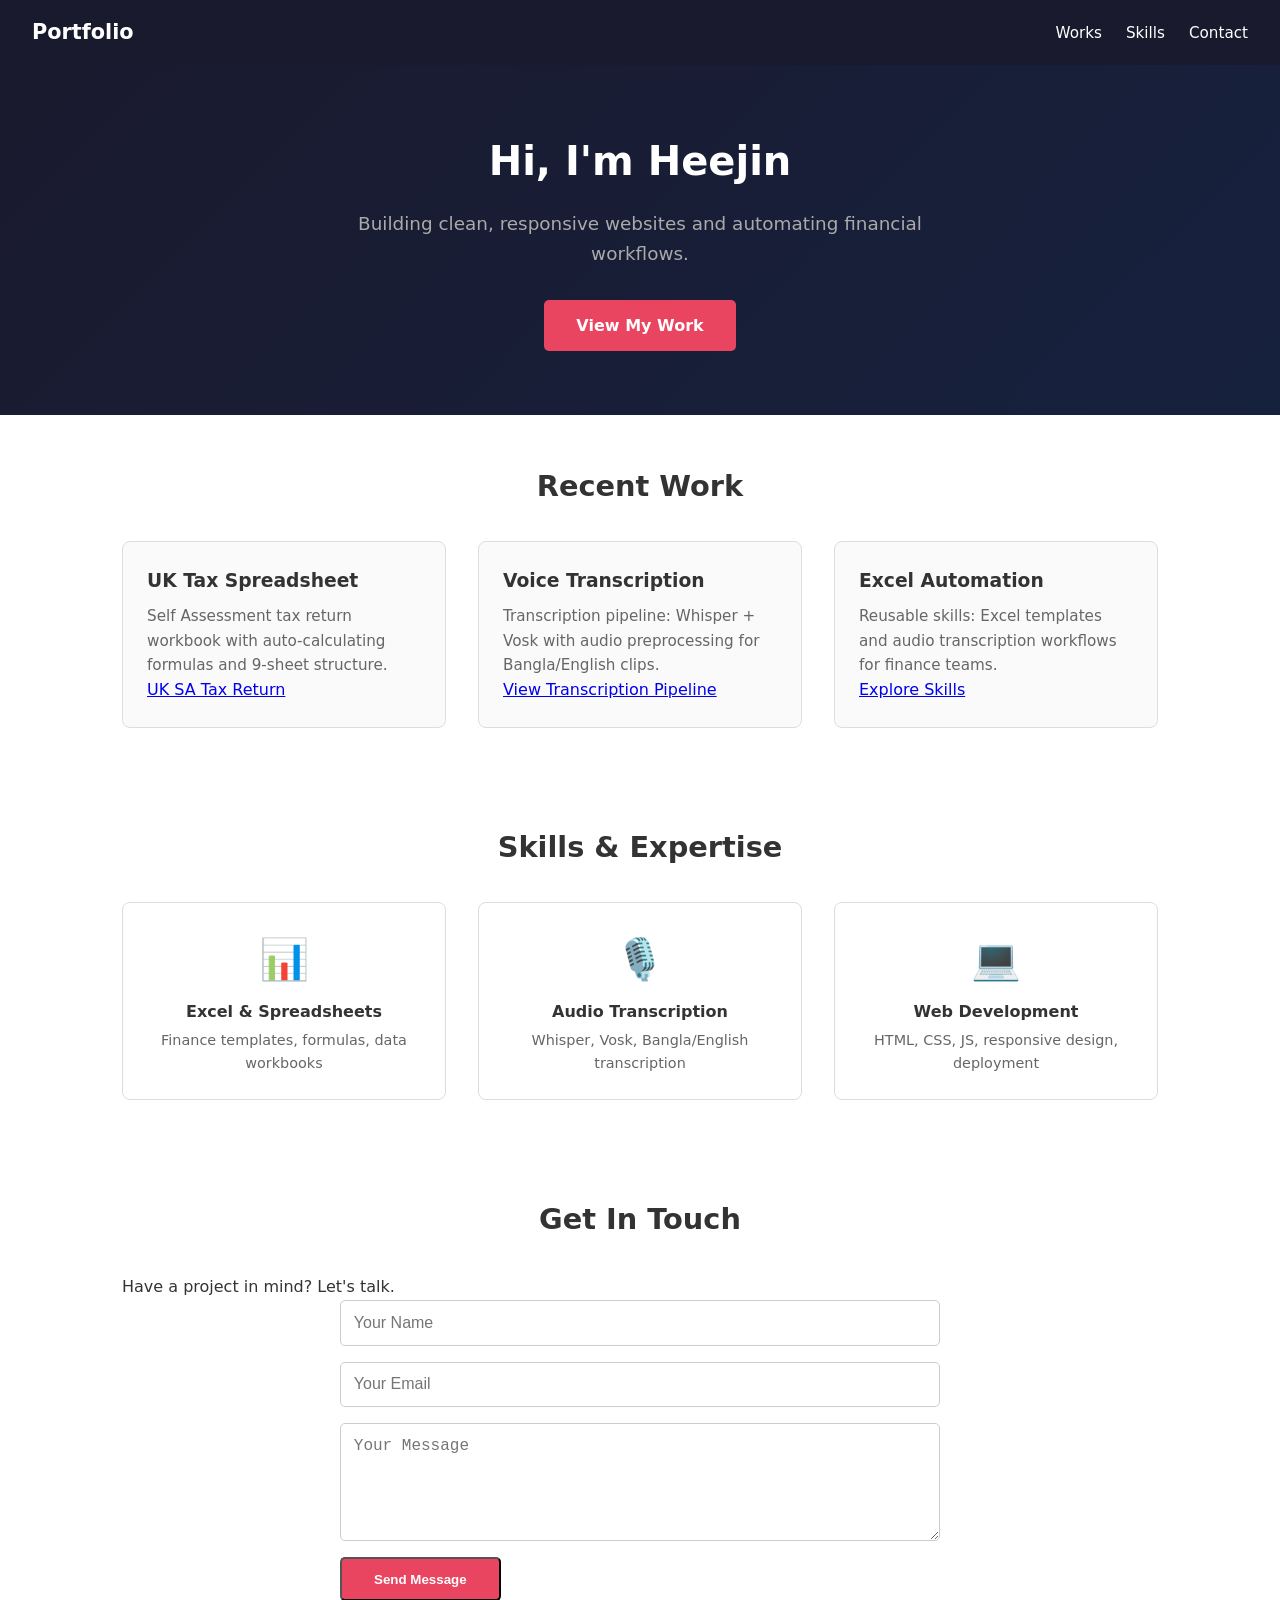
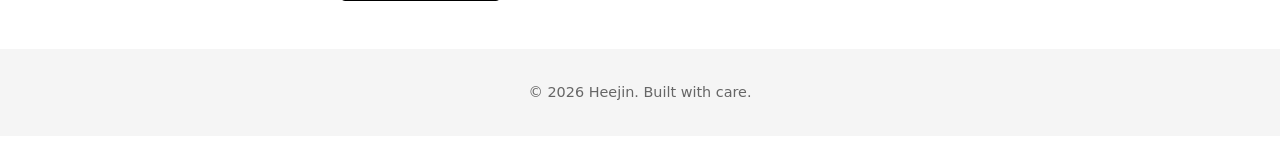
==== index.html @ a8394d05 "Initial commit: portfolio website" ====
<!DOCTYPE html>
<html lang="en">
<head>
  <meta charset="UTF-8">
  <meta name="viewport" content="width=device-width, initial-scale=1.0">
  <title>Portfolio — Heejin's Work</title>
  <link rel="stylesheet" href="style.css">
</head>
<body>
  <header>
    <nav>
      <div class="logo">Portfolio</div>
      <ul class="nav-links">
        <li><a href="#works">Works</a></li>
        <li><a href="#skills">Skills</a></li>
        <li><a href="#contact">Contact</a></li>
      </ul>
    </nav>
  </header>

  <main>
    <section class="hero">
      <h1>Hi, I'm Heejin</h1>
      <p>Building clean, responsive websites and automating financial workflows.</p>
      <a href="#works" class="btn">View My Work</a>
    </section>

    <section id="works" class="works">
      <h2>Recent Work</h2>
      <div class="works-grid">
        <div class="work-card">
          <h3>UK Tax Spreadsheet</h3>
          <p>Self Assessment tax return workbook with auto-calculating formulas and 9-sheet structure.</p>
          <a href="#">UK SA Tax Return</a>
        </div>
        <div class="work-card">
          <h3>Voice Transcription</h3>
          <p>Transcription pipeline: Whisper + Vosk with audio preprocessing for Bangla/English clips.</p>
          <a href="#">View Transcription Pipeline</a>
        </div>
        <div class="work-card">
          <h3>Excel Automation</h3>
          <p>Reusable skills: Excel templates and audio transcription workflows for finance teams.</p>
          <a href="#">Explore Skills</a>
        </div>
      </div>
    </section>

    <section id="skills" class="skills">
      <h2>Skills & Expertise</h2>
      <div class="skills-grid">
        <div class="skill-item">
          <div class="skill-logo">📊</div>
          <h4>Excel & Spreadsheets</h4>
          <p>Finance templates, formulas, data workbooks</p>
        </div>
        <div class="skill-item">
          <div class="skill-logo">🎙️</div>
          <h4>Audio Transcription</h4>
          <p>Whisper, Vosk, Bangla/English transcription</p>
        </div>
        <div class="skill-item">
          <div class="skill-logo">💻</div>
          <h4>Web Development</h4>
          <p>HTML, CSS, JS, responsive design, deployment</p>
        </div>
      </div>
    </section>

    <section id="contact" class="contact">
      <h2>Get In Touch</h2>
      <p>Have a project in mind? Let's talk.</p>
      <form class="contact-form">
        <input type="text" placeholder="Your Name" required>
        <input type="email" placeholder="Your Email" required>
        <textarea placeholder="Your Message" rows="5" required></textarea>
        <button type="submit" class="btn">Send Message</button>
      </form>
    </section>
  </main>

  <footer>
    <p>&copy; 2026 Heejin. Built with care.</p>
  </footer>
</body>
</html>
---- style.css ----
/* Basic reset */
* { margin: 0; padding: 0; box-sizing: border-box; }

body {
  font-family: system-ui, -apple-system, sans-serif;
  line-height: 1.6;
  color: #333;
  background: #fff;
}

/* Header / nav */
header {
  background: #1a1a2e;
  color: #fff;
  padding: 1rem 2rem;
  position: sticky;
  top: 0;
  z-index: 100;
}

nav {
  display: flex;
  justify-content: space-between;
  align-items: center;
}

.logo {
  font-size: 1.3rem;
  font-weight: bold;
  color: #fff;
}

.nav-links {
  display: flex;
  list-style: none;
  gap: 1.5rem;
}

.nav-links a {
  color: #fff;
  text-decoration: none;
  font-size: 0.95rem;
}

.nav-links a:hover { text-decoration: underline; }

/* Hero */
.hero {
  text-align: center;
  padding: 4rem 2rem;
  background: linear-gradient(135deg, #1a1a2e, #16213e);
  color: #fff;
}

.hero h1 { font-size: 2.5rem; margin-bottom: 1rem; }
.hero p { font-size: 1.15rem; color: #aaa; max-width: 600px; margin: 0 auto 2rem; }
.btn {
  display: inline-block;
  background: #e94560;
  color: #fff;
  padding: 0.8rem 2rem;
  border-radius: 5px;
  text-decoration: none;
  font-weight: bold;
  transition: background 0.2s;
}
.btn:hover { background: #c2314f; }

/* Works */
.works, .skills, .contact {
  padding: 3rem 2rem;
  max-width: 1100px;
  margin: 0 auto;
}

.works h2, .skills h2, .contact h2 {
  text-align: center;
  font-size: 1.8rem;
  margin-bottom: 2rem;
}

.works-grid {
  display: grid;
  grid-template-columns: repeat(auto-fit, minmax(280px, 1fr));
  gap: 2rem;
}

.work-card {
  border: 1px solid #ddd;
  border-radius: 8px;
  padding: 1.5rem;
  background: #fafafa;
}
.work-card h3 { margin-bottom: 0.5rem; }
.work-card p { color: #666; font-size: 0.95rem; }

/* Skills */
.skills-grid {
  display: grid;
  grid-template-columns: repeat(auto-fit, minmax(250px, 1fr));
  gap: 2rem;
}
.skill-item {
  text-align: center;
  padding: 1.5rem;
  border: 1px solid #ddd;
  border-radius: 8px;
}
.skill-logo { font-size: 2.5rem; margin-bottom: 0.5rem; }
.skill-item h4 { margin-bottom: 0.3rem; }
.skill-item p { color: #666; font-size: 0.9rem; }

/* Contact */
.contact-form {
  display: flex;
  flex-direction: column;
  gap: 1rem;
  max-width: 600px;
  margin: 0 auto;
}
.contact-form input,
.contact-form textarea {
  width: 100%;
  padding: 0.8rem;
  border: 1px solid #ccc;
  border-radius: 5px;
  font-size: 1rem;
}
.contact-form textarea { resize: vertical; }
.contact-form .btn { align-self: flex-start; }

/* Footer */
footer {
  text-align: center;
  padding: 2rem;
  background: #f5f5f5;
  color: #666;
  font-size: 0.9rem;
}

/* Mobile adjustments */
@media (max-width: 640px) {
  .nav-links { display: none; }
  .hero h1 { font-size: 2rem; }
}
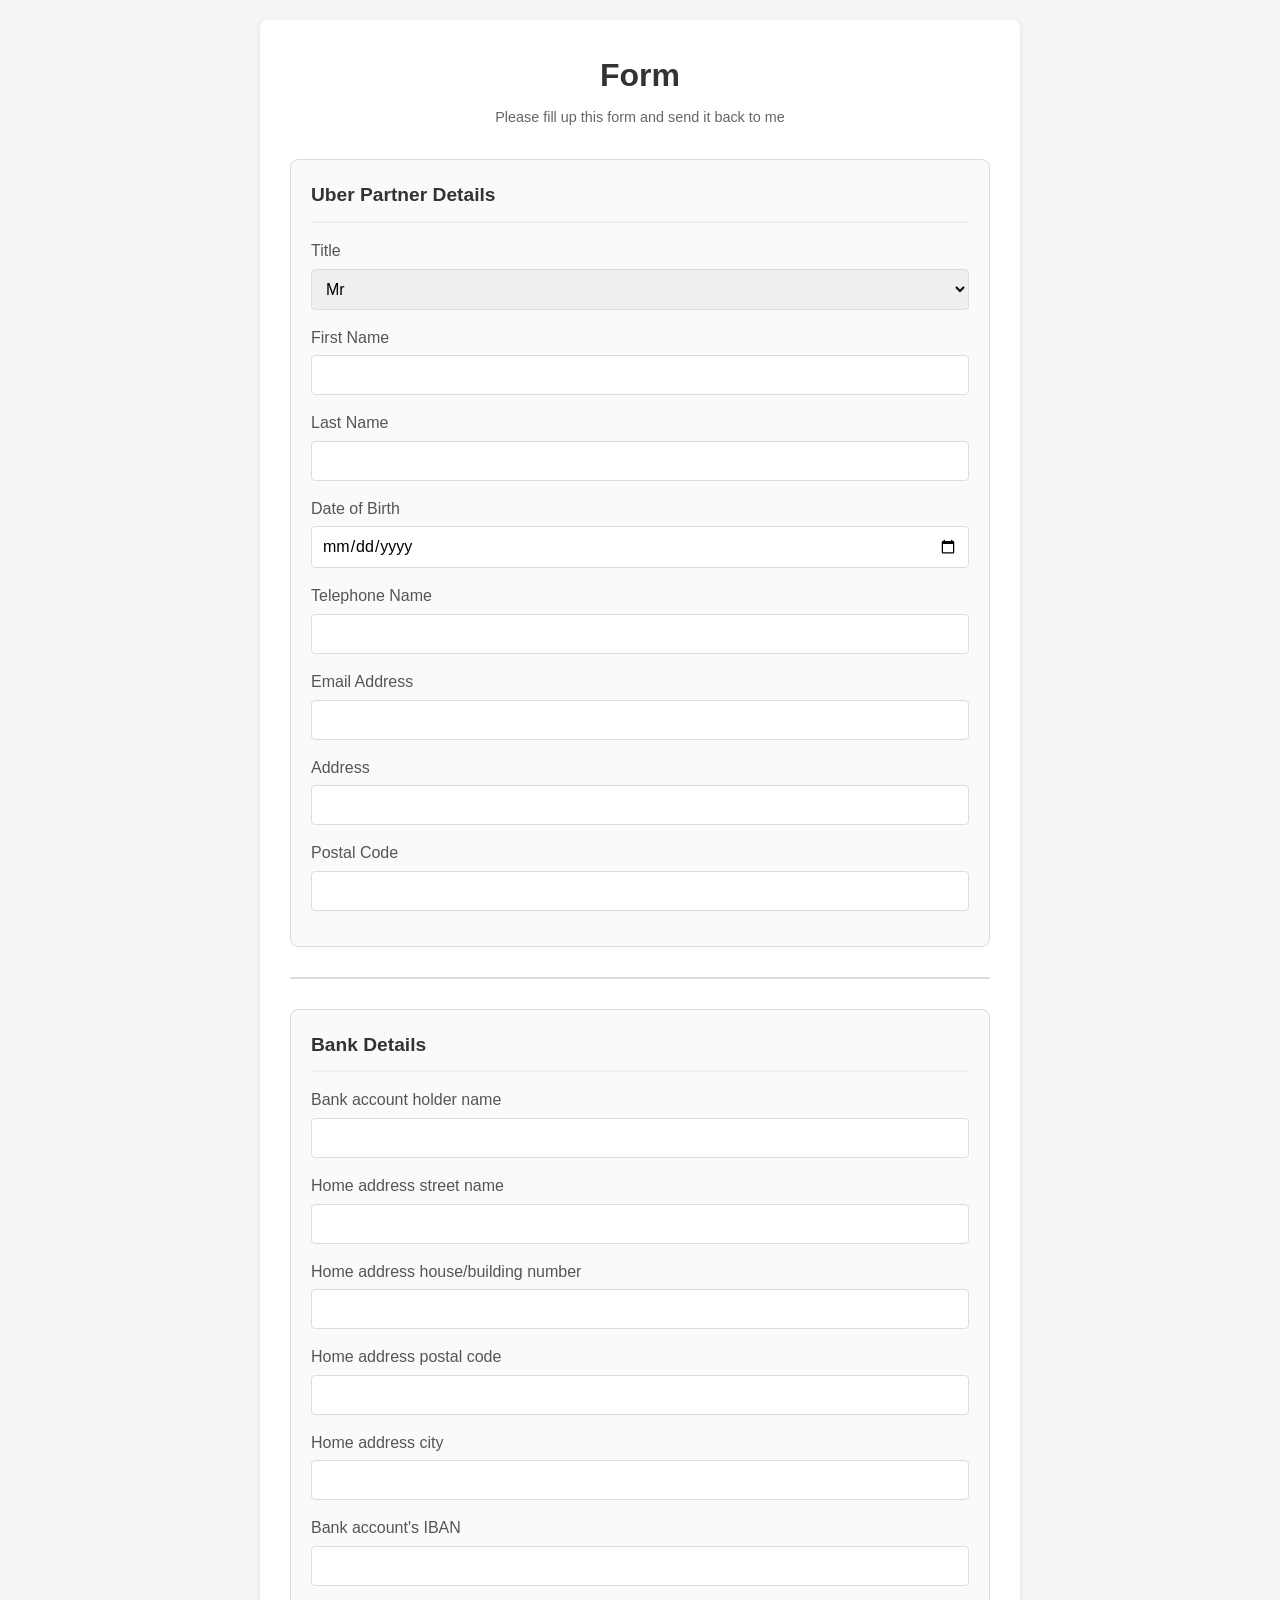
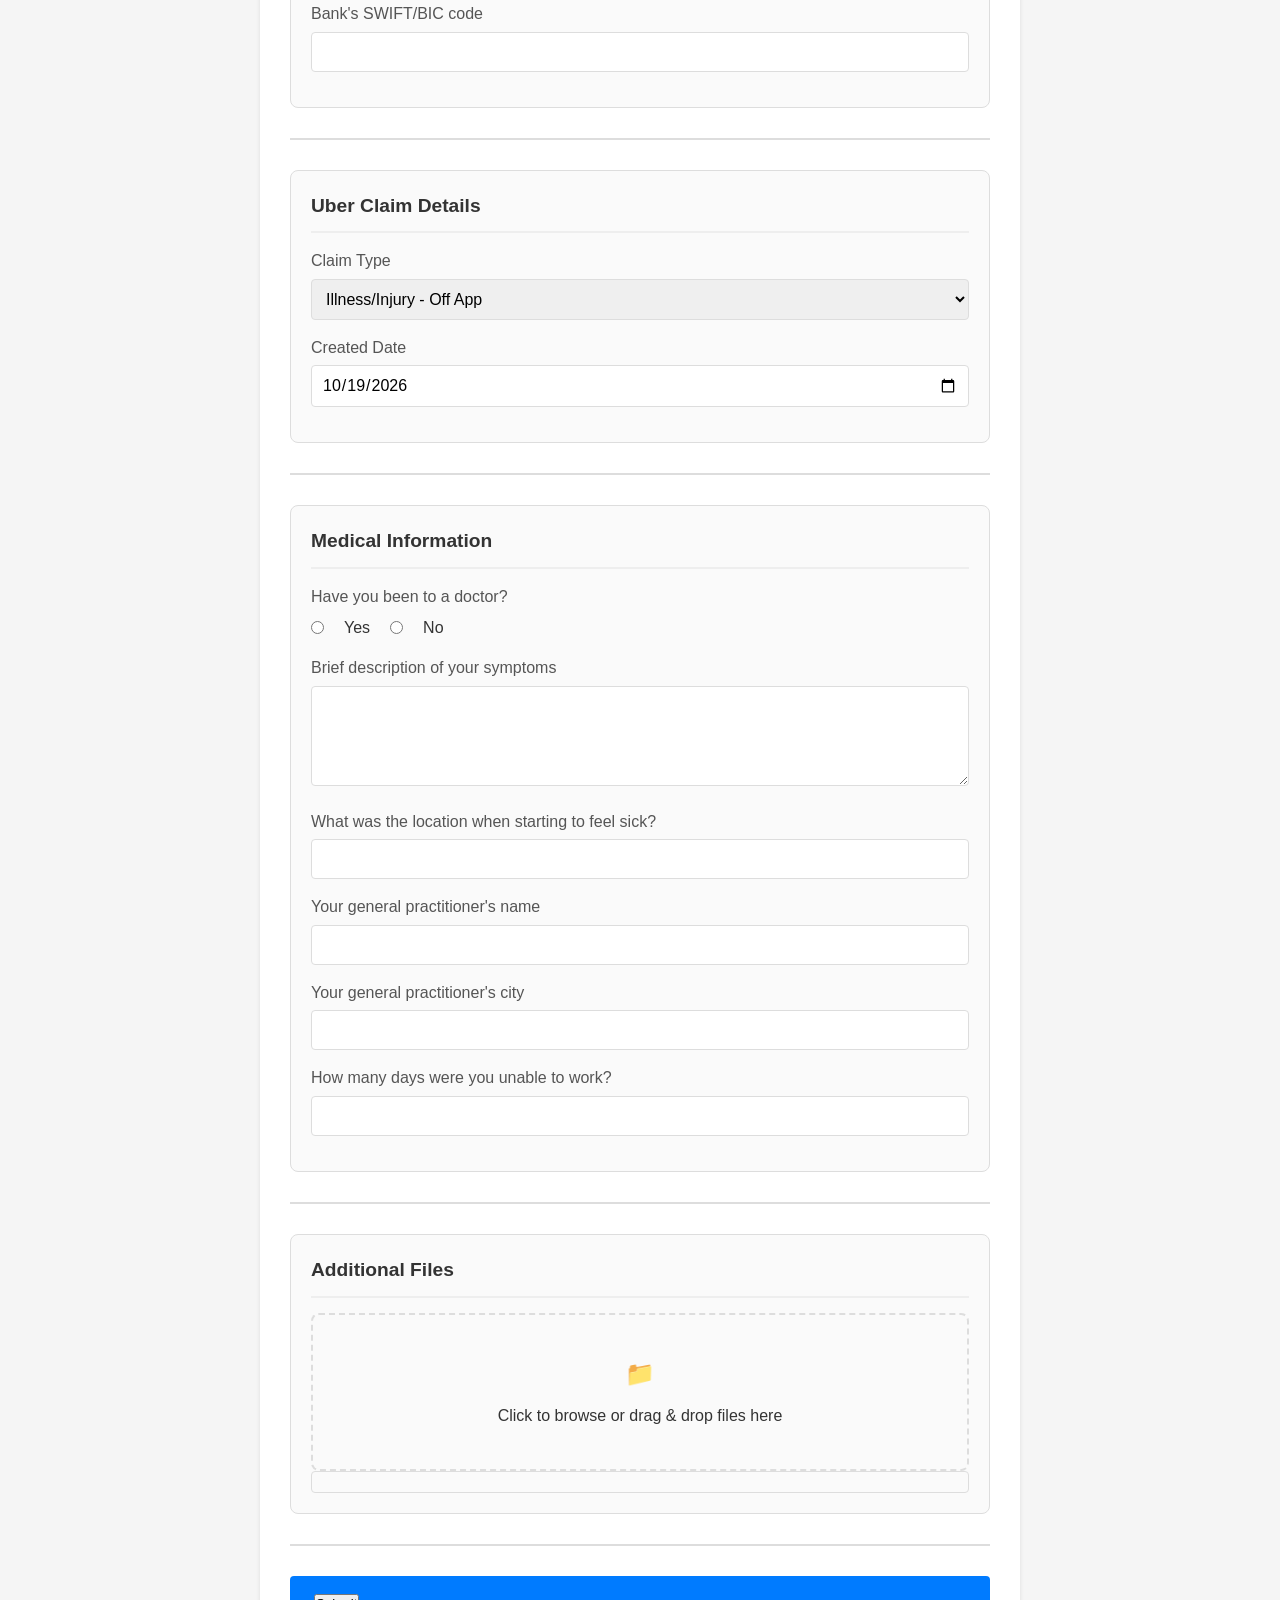
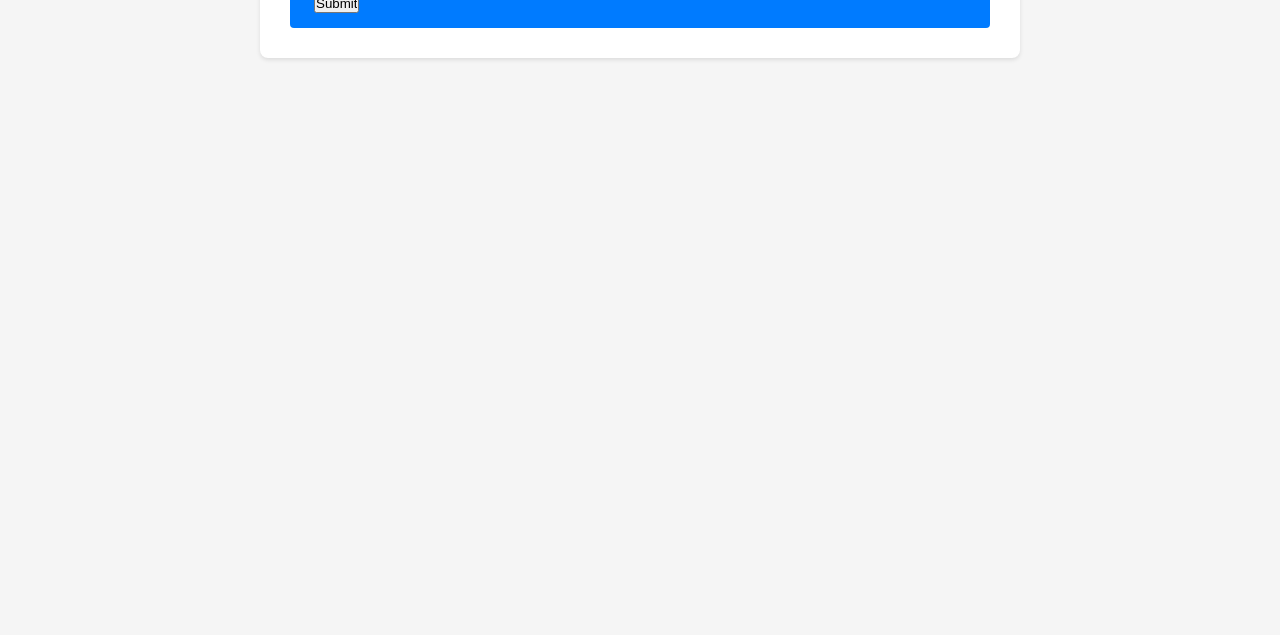
==== commit 383854b4: "Update form: Added 'Injury - Off App' claim type, removed Claim Number and Status fields" ====
--- a/index.html
+++ b/index.html
@@ -1,86 +1,367 @@
 <!DOCTYPE html>
 <html lang="en">
 <head>
-  <meta charset="UTF-8">
-  <meta name="viewport" content="width=device-width, initial-scale=1.0">
-  <title>Portfolio — Heejin's Work</title>
-  <link rel="stylesheet" href="style.css">
+    <meta charset="UTF-8">
+    <meta name="viewport" content="width=device-width, initial-scale=1.0">
+    <title>Form - Please Fill This Up</title>
+    <style>
+        * { box-sizing: border-box; margin: 0; padding: 0; }
+        body {
+            font-family: -apple-system, BlinkMacSystemFont, 'Segoe UI', Roboto, Oxygen, Ubuntu, sans-serif;
+            line-height: 1.6;
+            max-width: 800px;
+            margin: 0 auto;
+            padding: 20px;
+            background-color: #f5f5f5;
+            color: #333;
+        }
+        .container {
+            background-color: #ffffff;
+            padding: 30px;
+            border-radius: 8px;
+            box-shadow: 0 2px 4px rgba(0,0,0,0.1);
+        }
+        h1 { color: #333; text-align: center; margin-bottom: 5px; }
+        .subtitle { color: #666; text-align: center; margin-bottom: 30px; font-size: 0.9em; }
+        .section {
+            background-color: #fafafa;
+            border: 1px solid #ddd;
+            border-radius: 8px;
+            padding: 20px;
+            margin-bottom: 25px;
+        }
+        .section-title {
+            color: #333;
+            font-size: 1.2em;
+            margin-bottom: 15px;
+            padding-bottom: 10px;
+            border-bottom: 2px solid #eee;
+        }
+        .field { margin-bottom: 15px; }
+        .field label {
+            display: block;
+            margin-bottom: 5px;
+            color: #555;
+            font-weight: 500;
+        }
+        .field input, .field textarea, .field select {
+            width: 100%;
+            padding: 10px;
+            border: 1px solid #ddd;
+            border-radius: 4px;
+            font-size: 1rem;
+            font-family: inherit;
+        }
+        .field input:focus, .field textarea:focus, .field select:focus {
+            outline: none;
+            border-color: #007bff;
+            box-shadow: 0 0 0 2px rgba(0,123,255,0.25);
+        }
+        .field textarea { resize: vertical; min-height: 100px; }
+        .radio-group { display: flex; gap: 20px; flex-wrap: wrap; }
+        .radio-group label {
+            display: flex;
+            align-items: center;
+            gap: 8px;
+            font-weight: 500;
+            cursor: pointer;
+        }
+        .radio-group input[type="radio"] { width: auto; margin: 0; }
+        .submit-btn {
+            background-color: #007bff;
+            color: white;
+            padding: 12px 24px;
+            border: none;
+            border-radius: 4px;
+            font-size: 1.1em;
+            cursor: pointer;
+            width: 100%;
+            margin-top: 20px;
+        }
+        .submit-btn:hover { background-color: #0056b3; }
+        .section-divider { border: none; border-top: 2px solid #ddd; margin: 30px 0; }
+        .attachment-section {
+            border: 2px dashed #ddd;
+            border-radius: 8px;
+            padding: 20px;
+            text-align: center;
+            cursor: pointer;
+            background-color: #fafafa;
+            transition: background 0.2s;
+        }
+        .attachment-section:hover { background-color: #f0f0f0; }
+        .attachment-section input[type="file"] { opacity: 0; position: absolute; width: 100%; height: 100%; cursor: pointer; }
+        .files-container {
+            max-height: 200px;
+            overflow-y: auto;
+            border: 1px solid #ddd;
+            border-radius: 4px;
+            padding: 10px;
+        }
+        .files-container .file-item {
+            display: flex;
+            justify-content: space-between;
+            align-items: center;
+            padding: 8px 10px;
+            border-bottom: 1px solid #eee;
+        }
+        .files-container .file-item:last-child { border-bottom: none; }
+        @media (max-width: 600px) {
+            .summary-grid { grid-template-columns: 1fr; }
+        }
+        .success-page {
+            text-align: center;
+            padding: 50px 20px;
+        }
+        .success-page h1 { color: #007bff; margin-bottom: 20px; }
+        .success-page p { color: #666; margin-bottom: 15px; }
+        .success-page a { color: #007bff; }
+        .hidden { display: none; }
+    </style>
 </head>
 <body>
-  <header>
-    <nav>
-      <div class="logo">Portfolio</div>
-      <ul class="nav-links">
-        <li><a href="#works">Works</a></li>
-        <li><a href="#skills">Skills</a></li>
-        <li><a href="#contact">Contact</a></li>
-      </ul>
-    </nav>
-  </header>
-
-  <main>
-    <section class="hero">
-      <h1>Hi, I'm Heejin</h1>
-      <p>Building clean, responsive websites and automating financial workflows.</p>
-      <a href="#works" class="btn">View My Work</a>
-    </section>
-
-    <section id="works" class="works">
-      <h2>Recent Work</h2>
-      <div class="works-grid">
-        <div class="work-card">
-          <h3>UK Tax Spreadsheet</h3>
-          <p>Self Assessment tax return workbook with auto-calculating formulas and 9-sheet structure.</p>
-          <a href="#">UK SA Tax Return</a>
-        </div>
-        <div class="work-card">
-          <h3>Voice Transcription</h3>
-          <p>Transcription pipeline: Whisper + Vosk with audio preprocessing for Bangla/English clips.</p>
-          <a href="#">View Transcription Pipeline</a>
-        </div>
-        <div class="work-card">
-          <h3>Excel Automation</h3>
-          <p>Reusable skills: Excel templates and audio transcription workflows for finance teams.</p>
-          <a href="#">Explore Skills</a>
-        </div>
-      </div>
-    </section>
-
-    <section id="skills" class="skills">
-      <h2>Skills & Expertise</h2>
-      <div class="skills-grid">
-        <div class="skill-item">
-          <div class="skill-logo">📊</div>
-          <h4>Excel & Spreadsheets</h4>
-          <p>Finance templates, formulas, data workbooks</p>
-        </div>
-        <div class="skill-item">
-          <div class="skill-logo">🎙️</div>
-          <h4>Audio Transcription</h4>
-          <p>Whisper, Vosk, Bangla/English transcription</p>
-        </div>
-        <div class="skill-item">
-          <div class="skill-logo">💻</div>
-          <h4>Web Development</h4>
-          <p>HTML, CSS, JS, responsive design, deployment</p>
-        </div>
-      </div>
-    </section>
-
-    <section id="contact" class="contact">
-      <h2>Get In Touch</h2>
-      <p>Have a project in mind? Let's talk.</p>
-      <form class="contact-form">
-        <input type="text" placeholder="Your Name" required>
-        <input type="email" placeholder="Your Email" required>
-        <textarea placeholder="Your Message" rows="5" required></textarea>
-        <button type="submit" class="btn">Send Message</button>
-      </form>
-    </section>
-  </main>
-
-  <footer>
-    <p>&copy; 2026 Heejin. Built with care.</p>
-  </footer>
+    <div class="container">
+        <h1>Form</h1>
+        <p class="subtitle">Please fill up this form and send it back to me</p>
+
+        <form id="claimForm" method="POST" action="/submit" enctype="multipart/form-data">
+        <div class="section">
+            <h2 class="section-title">Uber Partner Details</h2>
+            <div class="field">
+                <label>Title</label>
+                <select name="title">
+                    <option value="Mr">Mr</option><option value="Mrs">Mrs</option><option value="Ms">Ms</option><option value="Dr">Dr</option><option value="Other">Other</option>
+                </select>
+            </div>
+            <div class="field">
+                <label>First Name</label>
+                <input type="text" name="first_name" required placeholder="">
+            </div>
+            <div class="field">
+                <label>Last Name</label>
+                <input type="text" name="last_name" required placeholder="">
+            </div>
+            <div class="field">
+                <label>Date of Birth</label>
+                <input type="date" name="dob" required>
+            </div>
+            <div class="field">
+                <label>Telephone Name</label>
+                <input type="text" name="telephone" required placeholder="">
+            </div>
+            <div class="field">
+                <label>Email Address</label>
+                <input type="email" name="email" required placeholder="">
+            </div>
+            <div class="field">
+                <label>Address</label>
+                <input type="text" name="address" required placeholder="">
+            </div>
+            <div class="field">
+                <label>Postal Code</label>
+                <input type="text" name="postal_code" required placeholder="">
+            </div>
+        </div>
+
+        <hr class="section-divider">
+
+        <div class="section">
+            <h2 class="section-title">Bank Details</h2>
+            <div class="field">
+                <label>Bank account holder name</label>
+                <input type="text" name="account_holder" required placeholder="">
+            </div>
+            <div class="field">
+                <label>Home address street name</label>
+                <input type="text" name="street" required placeholder="">
+            </div>
+            <div class="field">
+                <label>Home address house/building number</label>
+                <input type="text" name="house_number" required placeholder="">
+            </div>
+            <div class="field">
+                <label>Home address postal code</label>
+                <input type="text" name="postal_code" required placeholder="">
+            </div>
+            <div class="field">
+                <label>Home address city</label>
+                <input type="text" name="city" required placeholder="">
+            </div>
+            <div class="field">
+                <label>Bank account's IBAN</label>
+                <input type="text" name="iban" required placeholder="">
+            </div>
+            <div class="field">
+                <label>Bank's SWIFT/BIC code</label>
+                <input type="text" name="swift" required placeholder="">
+            </div>
+        </div>
+
+        <hr class="section-divider">
+
+        <div class="section">
+            <h2 class="section-title">Uber Claim Details</h2>
+            <div class="field">
+                <label>Claim Type</label>
+                <select name="claim_type">
+                    <option value="Illness/Injury - Off App">Illness/Injury - Off App</option>
+                    <option value="Injury - Off App">Injury - Off App</option>
+                    <option value="Other">Other</option>
+                </select>
+            </div>
+            <div class="field">
+                <label>Created Date</label>
+                <input type="date" name="created_date" value="2026-10-19">
+            </div>
+        </div>
+
+        <hr class="section-divider">
+
+        <div class="section">
+            <h2 class="section-title">Medical Information</h2>
+            <div class="field">
+                <label>Have you been to a doctor?</label>
+                <div class="radio-group">
+                    <input type="radio" name="doctor_visit" value="Yes" required> Yes
+                    <input type="radio" name="doctor_visit" value="No"> No
+                </div>
+            </div>
+            <div class="field">
+                <label>Brief description of your symptoms</label>
+                <textarea name="symptoms" required placeholder=""></textarea>
+            </div>
+            <div class="field">
+                <label>What was the location when starting to feel sick?</label>
+                <input type="text" name="sick_location" required placeholder="">
+            </div>
+            <div class="field">
+                <label>Your general practitioner's name</label>
+                <input type="text" name="gp_name" required placeholder="">
+            </div>
+            <div class="field">
+                <label>Your general practitioner's city</label>
+                <input type="text" name="gp_city" required placeholder="">
+            </div>
+            <div class="field">
+                <label>How many days were you unable to work?</label>
+                <input type="number" name="days_unable" required min="0" max="365" placeholder="">
+            </div>
+        </div>
+
+        <hr class="section-divider">
+
+        <div class="section">
+            <h2 class="section-title">Additional Files</h2>
+            <div class="attachment-section">
+                <input type="file" name="additional_files" accept=".pdf,.jpeg,.png,.doc,.docx,.mp4,.mov,.avi,image/*" multiple>
+                <div style="display: flex; flex-direction: column; align-items: center; gap: 10px; padding: 20px;">
+                    <span style="font-size: 1.5em;">📁</span>
+                    <p>Click to browse or drag & drop files here</p>
+                </div>
+            </div>
+            <div class="files-container" id="files-list"></div>
+        </div>
+
+        <hr class="section-divider">
+
+        <div class="submit-btn">
+            <input type="submit" value="Submit">
+        </div>
+        </form>
+    </div>
+
+    <div class="success-page hidden" id="successPage">
+        <h1>✅ Form Submitted!</h1>
+        <p>Thank you for your response.</p>
+        <p>We will review your submission and get back to you soon.</p>
+        <br>
+        <a href="/">Submit another form</a>
+    </div>
+
+    <script>
+        const fileInput = document.querySelector('input[type="file"][name="additional_files"]');
+        const filesList = document.getElementById('files-list');
+        const form = document.getElementById('claimForm');
+        const successPage = document.getElementById('successPage');
+
+        fileInput.addEventListener('change', function(e) {
+            const files = e.target.files;
+            if (files.length > 0) {
+                addFilesToList(files);
+            }
+        });
+
+        document.querySelector('.attachment-section').addEventListener('dragover', function(e) {
+            e.preventDefault();
+            this.style.borderColor = '#007bff';
+        });
+
+        document.querySelector('.attachment-section').addEventListener('dragleave', function(e) {
+            this.style.borderColor = '#ddd';
+        });
+
+        document.querySelector('.attachment-section').addEventListener('drop', function(e) {
+            e.preventDefault();
+            const files = e.dataTransfer.files;
+            if (files.length > 0) {
+                addFilesToList(files);
+            }
+            this.style.borderColor = '#ddd';
+        });
+
+        function addFilesToList(files) {
+            filesList.innerHTML = '';
+            for (let i = 0; i < files.length; i++) {
+                const file = files[i];
+                const fileItem = document.createElement('div');
+                fileItem.className = 'file-item';
+                fileItem.innerHTML = `
+                    <div style="flex:1; font-size:0.9em;">${file.name} (${formatFileSize(file.size)})</div>
+                    <button class="remove-file" onclick="removeFile(this)" style="background:#dc3545;color:white;border:none;padding:2px 8px;border-radius:3px;cursor:pointer;font-size:0.8em;">×</button>
+                `;
+                filesList.appendChild(fileItem);
+            }
+            fileInput.click();
+        }
+
+        function formatFileSize(bytes) {
+            if (bytes < 1024) return bytes + ' bytes';
+            if (bytes < 1024 * 1024) return (bytes / 1024).toFixed(1) + ' KB';
+            return (bytes / (1024 * 1024)).toFixed(1) + ' MB';
+        }
+
+        function removeFile(button) {
+            const item = button.closest('.file-item');
+            item.remove();
+        }
+
+        // Handle form submission - send to server
+        form.addEventListener('submit', function(e) {
+            e.preventDefault();
+            
+            // Collect all form data
+            const formData = new FormData(form);
+            
+            // Add all files
+            const additionalFiles = form.querySelectorAll('input[type="file"][name="additional_files"]');
+            if (additionalFiles.length > 0) {
+                for (let file of additionalFiles[0].files) {
+                    formData.append('additional_files[]', file);
+                }
+            }
+            
+            // Send to server
+            fetch('/submit', {
+                method: 'POST',
+                body: formData
+            }).then(function(response) {
+                // Show success page
+                successPage.classList.remove('hidden');
+                form.style.display = 'none';
+            }).catch(function(error) {
+                alert('Error submitting form: ' + error.message);
+            });
+        });
+    </script>
 </body>
 </html>
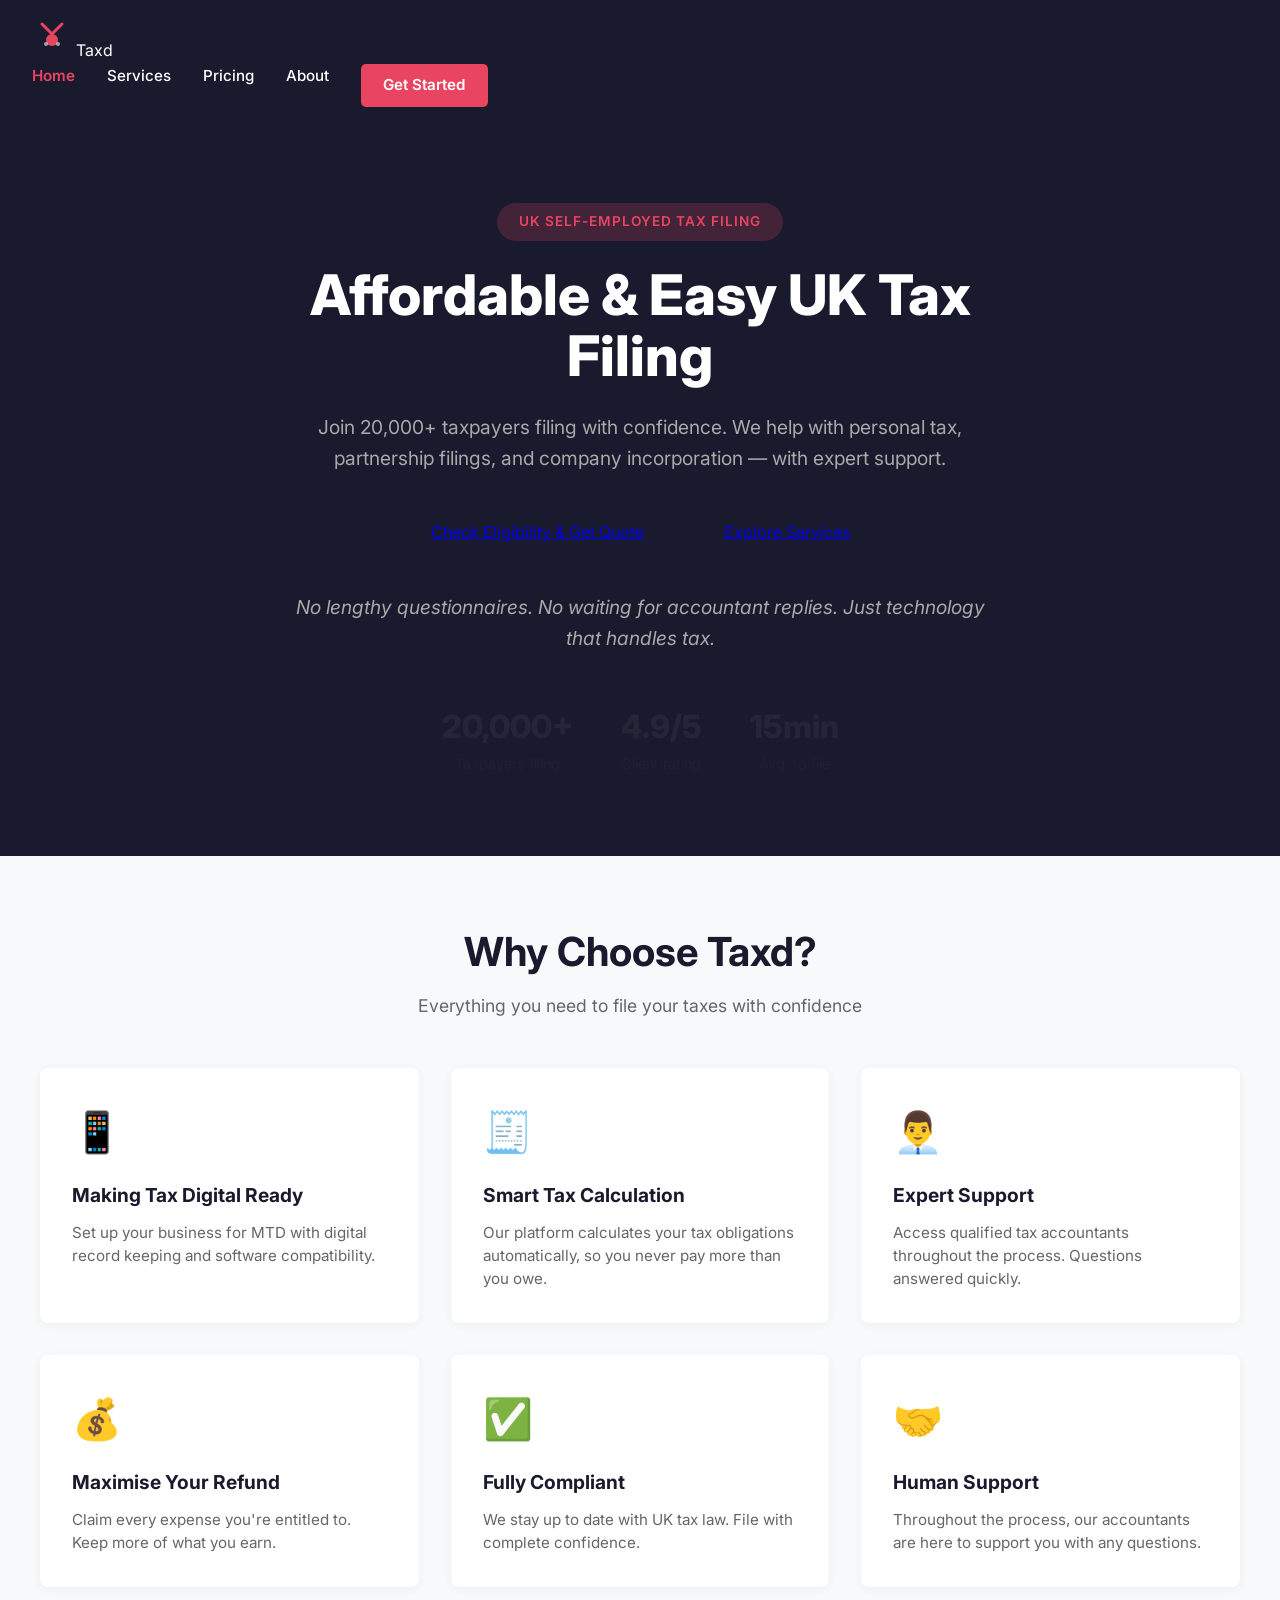
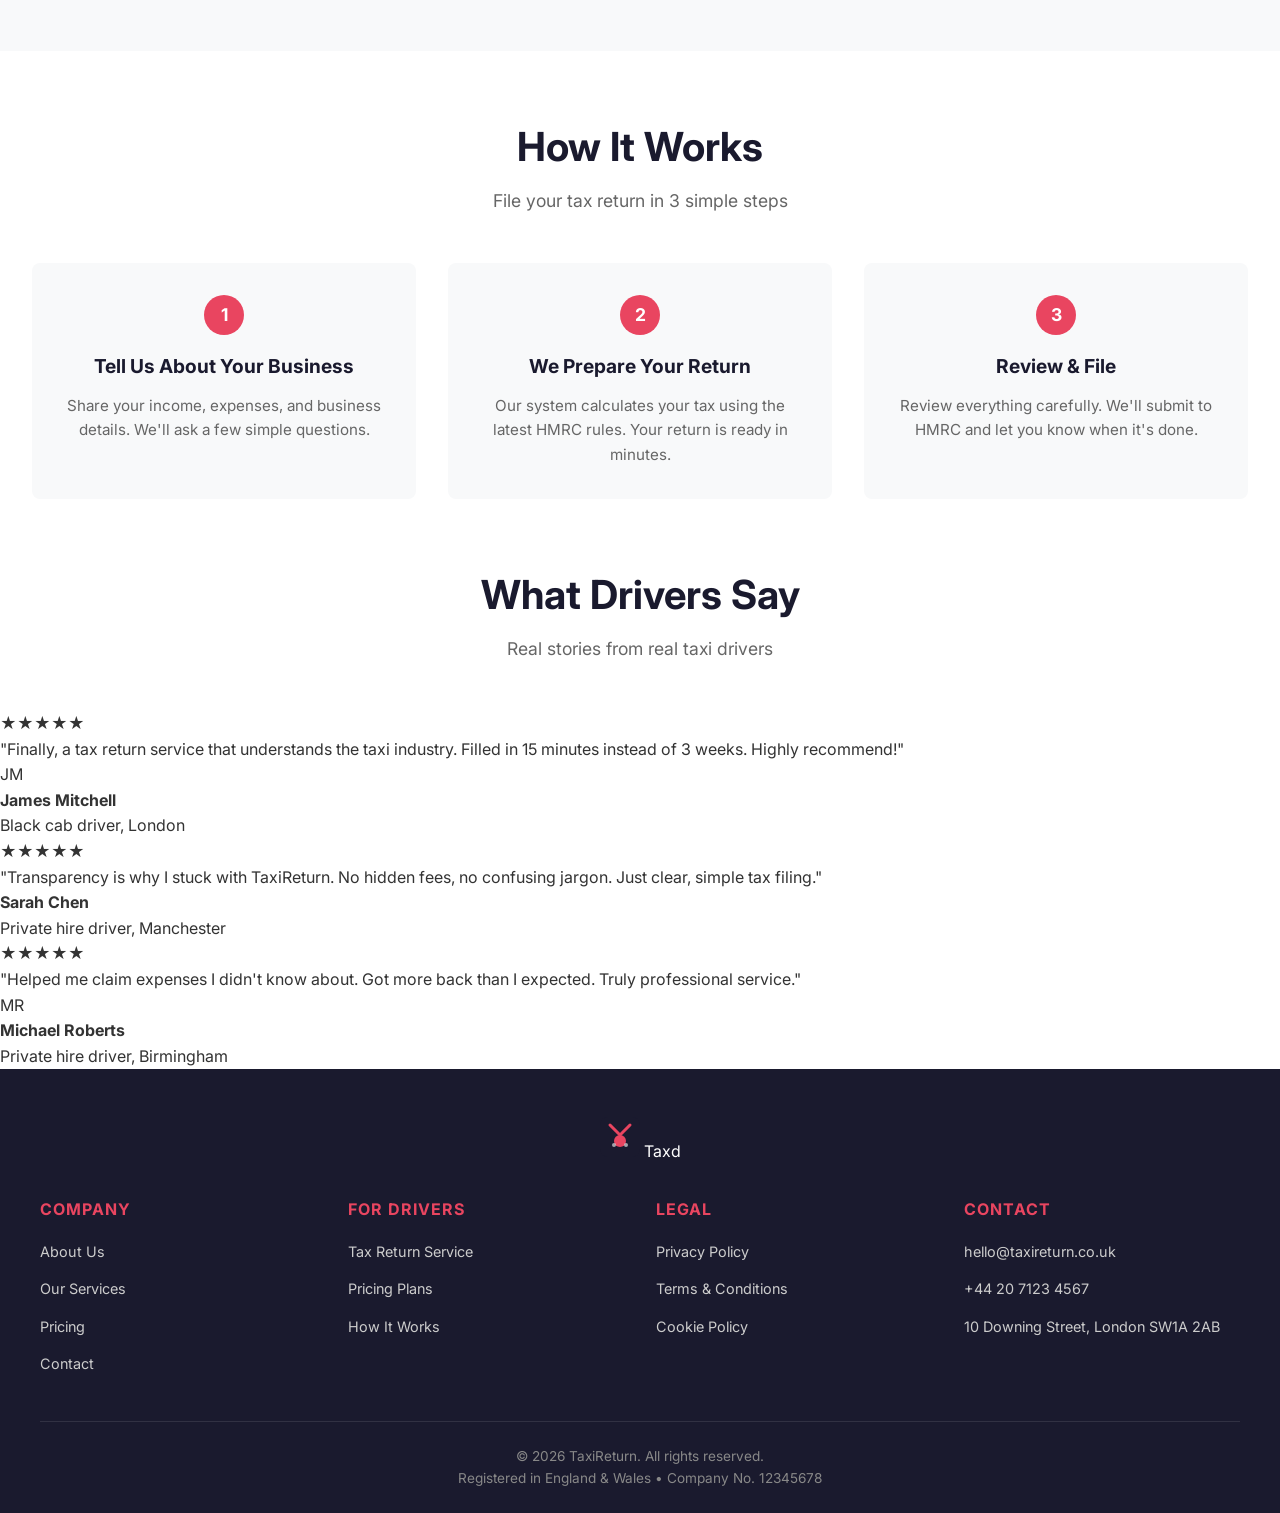
==== commit 0ff9ab03: "Update to Taxd-style self-employed tax return website - Redesigned with modern, professional look in" ====
--- a/index.html
+++ b/index.html
@@ -3,365 +3,235 @@
 <head>
     <meta charset="UTF-8">
     <meta name="viewport" content="width=device-width, initial-scale=1.0">
-    <title>Form - Please Fill This Up</title>
-    <style>
-        * { box-sizing: border-box; margin: 0; padding: 0; }
-        body {
-            font-family: -apple-system, BlinkMacSystemFont, 'Segoe UI', Roboto, Oxygen, Ubuntu, sans-serif;
-            line-height: 1.6;
-            max-width: 800px;
-            margin: 0 auto;
-            padding: 20px;
-            background-color: #f5f5f5;
-            color: #333;
-        }
-        .container {
-            background-color: #ffffff;
-            padding: 30px;
-            border-radius: 8px;
-            box-shadow: 0 2px 4px rgba(0,0,0,0.1);
-        }
-        h1 { color: #333; text-align: center; margin-bottom: 5px; }
-        .subtitle { color: #666; text-align: center; margin-bottom: 30px; font-size: 0.9em; }
-        .section {
-            background-color: #fafafa;
-            border: 1px solid #ddd;
-            border-radius: 8px;
-            padding: 20px;
-            margin-bottom: 25px;
-        }
-        .section-title {
-            color: #333;
-            font-size: 1.2em;
-            margin-bottom: 15px;
-            padding-bottom: 10px;
-            border-bottom: 2px solid #eee;
-        }
-        .field { margin-bottom: 15px; }
-        .field label {
-            display: block;
-            margin-bottom: 5px;
-            color: #555;
-            font-weight: 500;
-        }
-        .field input, .field textarea, .field select {
-            width: 100%;
-            padding: 10px;
-            border: 1px solid #ddd;
-            border-radius: 4px;
-            font-size: 1rem;
-            font-family: inherit;
-        }
-        .field input:focus, .field textarea:focus, .field select:focus {
-            outline: none;
-            border-color: #007bff;
-            box-shadow: 0 0 0 2px rgba(0,123,255,0.25);
-        }
-        .field textarea { resize: vertical; min-height: 100px; }
-        .radio-group { display: flex; gap: 20px; flex-wrap: wrap; }
-        .radio-group label {
-            display: flex;
-            align-items: center;
-            gap: 8px;
-            font-weight: 500;
-            cursor: pointer;
-        }
-        .radio-group input[type="radio"] { width: auto; margin: 0; }
-        .submit-btn {
-            background-color: #007bff;
-            color: white;
-            padding: 12px 24px;
-            border: none;
-            border-radius: 4px;
-            font-size: 1.1em;
-            cursor: pointer;
-            width: 100%;
-            margin-top: 20px;
-        }
-        .submit-btn:hover { background-color: #0056b3; }
-        .section-divider { border: none; border-top: 2px solid #ddd; margin: 30px 0; }
-        .attachment-section {
-            border: 2px dashed #ddd;
-            border-radius: 8px;
-            padding: 20px;
-            text-align: center;
-            cursor: pointer;
-            background-color: #fafafa;
-            transition: background 0.2s;
-        }
-        .attachment-section:hover { background-color: #f0f0f0; }
-        .attachment-section input[type="file"] { opacity: 0; position: absolute; width: 100%; height: 100%; cursor: pointer; }
-        .files-container {
-            max-height: 200px;
-            overflow-y: auto;
-            border: 1px solid #ddd;
-            border-radius: 4px;
-            padding: 10px;
-        }
-        .files-container .file-item {
-            display: flex;
-            justify-content: space-between;
-            align-items: center;
-            padding: 8px 10px;
-            border-bottom: 1px solid #eee;
-        }
-        .files-container .file-item:last-child { border-bottom: none; }
-        @media (max-width: 600px) {
-            .summary-grid { grid-template-columns: 1fr; }
-        }
-        .success-page {
-            text-align: center;
-            padding: 50px 20px;
-        }
-        .success-page h1 { color: #007bff; margin-bottom: 20px; }
-        .success-page p { color: #666; margin-bottom: 15px; }
-        .success-page a { color: #007bff; }
-        .hidden { display: none; }
-    </style>
+    <title>UK Self-Employed Tax Filing | Taxd</title>
+    <meta name="description" content="Affordable & easy UK tax filing for self-employed individuals. File your personal tax return, partnership, or company accounts with expert support.">
+    <meta name="robots" content="index, follow">
+    <meta property="og:title" content="UK Self-Employed Tax Filing | Taxd">
+    <meta property="og:description" content="Affordable & easy UK tax filing for self-employed individuals.">
+    <meta property="og:type" content="website">
+    <meta property="og:url" content="https://www.taxireturn.co.uk/">
+    <meta property="og:image" content="https://www.taxireturn.co.uk/og-image.jpg">
+    <meta property="twitter:card" content="summary_large_image">
+    <meta property="twitter:title" content="UK Self-Employed Tax Filing | Taxd">
+    <meta property="twitter:description" content="Affordable & easy UK tax filing for self-employed individuals.">
+    <link rel="preconnect" href="https://fonts.googleapis.com">
+    <link rel="preconnect" href="https://fonts.gstatic.com" crossorigin>
+    <link href="https://fonts.googleapis.com/css2?family=Inter:wght@300;400;500;600;700;800&family=Playfair+Display:wght@600;700&display=swap" rel="stylesheet">
+    <link rel="stylesheet" href="style.css">
 </head>
 <body>
-    <div class="container">
-        <h1>Form</h1>
-        <p class="subtitle">Please fill up this form and send it back to me</p>
-
-        <form id="claimForm" method="POST" action="/submit" enctype="multipart/form-data">
-        <div class="section">
-            <h2 class="section-title">Uber Partner Details</h2>
-            <div class="field">
-                <label>Title</label>
-                <select name="title">
-                    <option value="Mr">Mr</option><option value="Mrs">Mrs</option><option value="Ms">Ms</option><option value="Dr">Dr</option><option value="Other">Other</option>
-                </select>
-            </div>
-            <div class="field">
-                <label>First Name</label>
-                <input type="text" name="first_name" required placeholder="">
-            </div>
-            <div class="field">
-                <label>Last Name</label>
-                <input type="text" name="last_name" required placeholder="">
-            </div>
-            <div class="field">
-                <label>Date of Birth</label>
-                <input type="date" name="dob" required>
-            </div>
-            <div class="field">
-                <label>Telephone Name</label>
-                <input type="text" name="telephone" required placeholder="">
-            </div>
-            <div class="field">
-                <label>Email Address</label>
-                <input type="email" name="email" required placeholder="">
-            </div>
-            <div class="field">
-                <label>Address</label>
-                <input type="text" name="address" required placeholder="">
-            </div>
-            <div class="field">
-                <label>Postal Code</label>
-                <input type="text" name="postal_code" required placeholder="">
+    <header>
+        <nav class="navbar">
+            <div class="logo">
+                <svg xmlns="http://www.w3.org/2000/svg" viewBox="0 0 40 40" width="40" height="40">
+                    <rect width="40" height="40" rx="8" fill="#1a1a2e"/>
+                    <path d="M10 8 L20 18 L30 8" stroke="#e94560" stroke-width="3" fill="none" stroke-linecap="round" stroke-linejoin="round"/>
+                    <circle cx="20" cy="24" r="6" fill="#e94560"/>
+                    <circle cx="14" cy="28" r="2" fill="#fff" opacity="0.6"/>
+                    <circle cx="26" cy="28" r="2" fill="#fff" opacity="0.6"/>
+                </svg>
+                <span>Taxd</span>
+            </div>
+            <div class="nav-links">
+                <a href="index.html" class="active">Home</a>
+                <a href="services.html">Services</a>
+                <a href="pricing.html">Pricing</a>
+                <a href="about.html">About</a>
+                <a href="contact.html" class="btn-nav">Get Started</a>
+            </div>
+        </nav>
+    </header>
+
+    <main>
+        <section class="hero">
+                <div class="hero-overlay"></div>
+                <div class="hero-content">
+                    <span class="hero-badge">UK Self-Employed Tax Filing</span>
+                    <h1>Affordable &amp; Easy UK Tax Filing</h1>
+                    <p>Join 20,000+ taxpayers filing with confidence. We help with personal tax, partnership filings, and company incorporation — with expert support.</p>
+                    <div class="hero-actions">
+                        <a href="contact.html" class="btn btn-primary">Check Eligibility &amp; Get Quote</a>
+                        <a href="services.html" class="btn btn-outline">Explore Services</a>
+                    </div>
+                    <p class="hero-note">No lengthy questionnaires. No waiting for accountant replies. Just technology that handles tax.</p>
+                </div>
+                <div class="hero-stats">
+                    <div>
+                        <span class="stat-number">20,000+</span>
+                        <span class="stat-label">Taxpayers filing</span>
+                    </div>
+                    <div>
+                        <span class="stat-number">4.9/5</span>
+                        <span class="stat-label">Client rating</span>
+                    </div>
+                    <div>
+                        <span class="stat-number">15min</span>
+                        <span class="stat-label">Avg. to file</span>
+                    </div>
+                </div>
+            </section>
+
+        <section class="features">
+            <div class="container">
+                <div class="section-title">
+                    <h2>Why Choose Taxd?</h2>
+                    <p>Everything you need to file your taxes with confidence</p>
+                </div>
+                <div class="features-grid">
+                    <div class="feature-card">
+                        <div class="feature-icon">📱</div>
+                        <h3>Making Tax Digital Ready</h3>
+                        <p>Set up your business for MTD with digital record keeping and software compatibility.</p>
+                    </div>
+                    <div class="feature-card">
+                        <div class="feature-icon">🧾</div>
+                        <h3>Smart Tax Calculation</h3>
+                        <p>Our platform calculates your tax obligations automatically, so you never pay more than you owe.</p>
+                    </div>
+                    <div class="feature-card">
+                        <div class="feature-icon">👨‍💼</div>
+                        <h3>Expert Support</h3>
+                        <p>Access qualified tax accountants throughout the process. Questions answered quickly.</p>
+                    </div>
+                    <div class="feature-card">
+                        <div class="feature-icon">💰</div>
+                        <h3>Maximise Your Refund</h3>
+                        <p>Claim every expense you're entitled to. Keep more of what you earn.</p>
+                    </div>
+                    <div class="feature-card">
+                        <div class="feature-icon">✅</div>
+                        <h3>Fully Compliant</h3>
+                        <p>We stay up to date with UK tax law. File with complete confidence.</p>
+                    </div>
+                    <div class="feature-card">
+                        <div class="feature-icon">🤝</div>
+                        <h3>Human Support</h3>
+                        <p>Throughout the process, our accountants are here to support you with any questions.</p>
+                    </div>
+                </div>
+            </div>
+        </section>
+
+        <section class="how-it-works">
+            <div class="container">
+                <div class="section-title">
+                    <h2>How It Works</h2>
+                    <p>File your tax return in 3 simple steps</p>
+                </div>
+                <div class="steps-grid">
+                    <div class="step">
+                        <div class="step-number">1</div>
+                        <h3>Tell Us About Your Business</h3>
+                        <p>Share your income, expenses, and business details. We'll ask a few simple questions.</p>
+                    </div>
+                    <div class="step">
+                        <div class="step-number">2</div>
+                        <h3>We Prepare Your Return</h3>
+                        <p>Our system calculates your tax using the latest HMRC rules. Your return is ready in minutes.</p>
+                    </div>
+                    <div class="step">
+                        <div class="step-number">3</div>
+                        <h3>Review &amp; File</h3>
+                        <p>Review everything carefully. We'll submit to HMRC and let you know when it's done.</p>
+                    </div>
+                </div>
+            </div>
+        </section>
+
+        <section class="testimonials">
+            <div class="container">
+                <div class="section-title">
+                    <h2>What Drivers Say</h2>
+                    <p>Real stories from real taxi drivers</p>
+                </div>
+                <div class="testimonials-grid">
+                    <div class="testimonial-card">
+                        <div class="stars">★★★★★</div>
+                        <p>"Finally, a tax return service that understands the taxi industry. Filled in 15 minutes instead of 3 weeks. Highly recommend!"</p>
+                        <div class="testimonial-author">
+                            <div class="author-avatar">JM</div>
+                            <div class="author-info">
+                                <h4>James Mitchell</h4>
+                                <p>Black cab driver, London</p>
+                            </div>
+                        </div>
+                    </div>
+                    <div class="testimonial-card">
+                        <div class="stars">★★★★★</div>
+                        <p>"Transparency is why I stuck with TaxiReturn. No hidden fees, no confusing jargon. Just clear, simple tax filing."</p>
+                        <div class="author-info">
+                            <h4>Sarah Chen</h4>
+                            <p>Private hire driver, Manchester</p>
+                        </div>
+                    </div>
+                    <div class="testimonial-card">
+                        <div class="stars">★★★★★</div>
+                        <p>"Helped me claim expenses I didn't know about. Got more back than I expected. Truly professional service."</p>
+                        <div class="author-avatar">MR</div>
+                        <div class="author-info">
+                            <h4>Michael Roberts</h4>
+                            <p>Private hire driver, Birmingham</p>
+                        </div>
+                    </div>
+                </div>
+            </div>
+        </section>
+    </main>
+
+    <footer>
+        <div class="footer-content">
+            <div class="footer-logo">
+                <svg xmlns="http://www.w3.org/2000/svg" viewBox="0 0 40 40" width="40" height="40">
+                    <rect width="40" height="40" rx="8" fill="#1a1a2e"/>
+                    <path d="M10 8 L20 18 L30 8" stroke="#e94560" stroke-width="3" fill="none" stroke-linecap="round" stroke-linejoin="round"/>
+                    <circle cx="20" cy="24" r="6" fill="#e94560"/>
+                    <circle cx="14" cy="28" r="2" fill="#fff" opacity="0.6"/>
+                    <circle cx="26" cy="28" r="2" fill="#fff" opacity="0.6"/>
+                </svg>
+                <span>Taxd</span>
+            </div>
+            <div class="footer-links">
+                <div class="footer-column">
+                    <h4>Company</h4>
+                    <ul>
+                        <li><a href="about.html">About Us</a></li>
+                        <li><a href="services.html">Our Services</a></li>
+                        <li><a href="pricing.html">Pricing</a></li>
+                        <li><a href="contact.html">Contact</a></li>
+                    </ul>
+                </div>
+                <div class="footer-column">
+                    <h4>For Drivers</h4>
+                    <ul>
+                        <li><a href="services.html">Tax Return Service</a></li>
+                        <li><a href="pricing.html">Pricing Plans</a></li>
+                        <li><a href="index.html#features">How It Works</a></li>
+                    </ul>
+                </div>
+                <div class="footer-column">
+                    <h4>Legal</h4>
+                    <ul>
+                        <li><a href="#">Privacy Policy</a></li>
+                        <li><a href="#">Terms &amp; Conditions</a></li>
+                        <li><a href="#">Cookie Policy</a></li>
+                    </ul>
+                </div>
+                <div class="footer-column">
+                    <h4>Contact</h4>
+                    <ul class="contact-info">
+                        <li><a href="mailto:hello@taxireturn.co.uk">hello@taxireturn.co.uk</a></li>
+                        <li><a href="tel:+442071234567">+44 20 7123 4567</a></li>
+                        <li><a href="#">10 Downing Street, London SW1A 2AB</a></li>
+                    </ul>
+                </div>
+            </div>
+            <div class="footer-bottom">
+                <p>&copy; 2026 TaxiReturn. All rights reserved.</p>
+                <p>Registered in England &amp; Wales • Company No. 12345678</p>
             </div>
         </div>
-
-        <hr class="section-divider">
-
-        <div class="section">
-            <h2 class="section-title">Bank Details</h2>
-            <div class="field">
-                <label>Bank account holder name</label>
-                <input type="text" name="account_holder" required placeholder="">
-            </div>
-            <div class="field">
-                <label>Home address street name</label>
-                <input type="text" name="street" required placeholder="">
-            </div>
-            <div class="field">
-                <label>Home address house/building number</label>
-                <input type="text" name="house_number" required placeholder="">
-            </div>
-            <div class="field">
-                <label>Home address postal code</label>
-                <input type="text" name="postal_code" required placeholder="">
-            </div>
-            <div class="field">
-                <label>Home address city</label>
-                <input type="text" name="city" required placeholder="">
-            </div>
-            <div class="field">
-                <label>Bank account's IBAN</label>
-                <input type="text" name="iban" required placeholder="">
-            </div>
-            <div class="field">
-                <label>Bank's SWIFT/BIC code</label>
-                <input type="text" name="swift" required placeholder="">
-            </div>
-        </div>
-
-        <hr class="section-divider">
-
-        <div class="section">
-            <h2 class="section-title">Uber Claim Details</h2>
-            <div class="field">
-                <label>Claim Type</label>
-                <select name="claim_type">
-                    <option value="Illness/Injury - Off App">Illness/Injury - Off App</option>
-                    <option value="Injury - Off App">Injury - Off App</option>
-                    <option value="Other">Other</option>
-                </select>
-            </div>
-            <div class="field">
-                <label>Created Date</label>
-                <input type="date" name="created_date" value="2026-10-19">
-            </div>
-        </div>
-
-        <hr class="section-divider">
-
-        <div class="section">
-            <h2 class="section-title">Medical Information</h2>
-            <div class="field">
-                <label>Have you been to a doctor?</label>
-                <div class="radio-group">
-                    <input type="radio" name="doctor_visit" value="Yes" required> Yes
-                    <input type="radio" name="doctor_visit" value="No"> No
-                </div>
-            </div>
-            <div class="field">
-                <label>Brief description of your symptoms</label>
-                <textarea name="symptoms" required placeholder=""></textarea>
-            </div>
-            <div class="field">
-                <label>What was the location when starting to feel sick?</label>
-                <input type="text" name="sick_location" required placeholder="">
-            </div>
-            <div class="field">
-                <label>Your general practitioner's name</label>
-                <input type="text" name="gp_name" required placeholder="">
-            </div>
-            <div class="field">
-                <label>Your general practitioner's city</label>
-                <input type="text" name="gp_city" required placeholder="">
-            </div>
-            <div class="field">
-                <label>How many days were you unable to work?</label>
-                <input type="number" name="days_unable" required min="0" max="365" placeholder="">
-            </div>
-        </div>
-
-        <hr class="section-divider">
-
-        <div class="section">
-            <h2 class="section-title">Additional Files</h2>
-            <div class="attachment-section">
-                <input type="file" name="additional_files" accept=".pdf,.jpeg,.png,.doc,.docx,.mp4,.mov,.avi,image/*" multiple>
-                <div style="display: flex; flex-direction: column; align-items: center; gap: 10px; padding: 20px;">
-                    <span style="font-size: 1.5em;">📁</span>
-                    <p>Click to browse or drag & drop files here</p>
-                </div>
-            </div>
-            <div class="files-container" id="files-list"></div>
-        </div>
-
-        <hr class="section-divider">
-
-        <div class="submit-btn">
-            <input type="submit" value="Submit">
-        </div>
-        </form>
-    </div>
-
-    <div class="success-page hidden" id="successPage">
-        <h1>✅ Form Submitted!</h1>
-        <p>Thank you for your response.</p>
-        <p>We will review your submission and get back to you soon.</p>
-        <br>
-        <a href="/">Submit another form</a>
-    </div>
-
-    <script>
-        const fileInput = document.querySelector('input[type="file"][name="additional_files"]');
-        const filesList = document.getElementById('files-list');
-        const form = document.getElementById('claimForm');
-        const successPage = document.getElementById('successPage');
-
-        fileInput.addEventListener('change', function(e) {
-            const files = e.target.files;
-            if (files.length > 0) {
-                addFilesToList(files);
-            }
-        });
-
-        document.querySelector('.attachment-section').addEventListener('dragover', function(e) {
-            e.preventDefault();
-            this.style.borderColor = '#007bff';
-        });
-
-        document.querySelector('.attachment-section').addEventListener('dragleave', function(e) {
-            this.style.borderColor = '#ddd';
-        });
-
-        document.querySelector('.attachment-section').addEventListener('drop', function(e) {
-            e.preventDefault();
-            const files = e.dataTransfer.files;
-            if (files.length > 0) {
-                addFilesToList(files);
-            }
-            this.style.borderColor = '#ddd';
-        });
-
-        function addFilesToList(files) {
-            filesList.innerHTML = '';
-            for (let i = 0; i < files.length; i++) {
-                const file = files[i];
-                const fileItem = document.createElement('div');
-                fileItem.className = 'file-item';
-                fileItem.innerHTML = `
-                    <div style="flex:1; font-size:0.9em;">${file.name} (${formatFileSize(file.size)})</div>
-                    <button class="remove-file" onclick="removeFile(this)" style="background:#dc3545;color:white;border:none;padding:2px 8px;border-radius:3px;cursor:pointer;font-size:0.8em;">×</button>
-                `;
-                filesList.appendChild(fileItem);
-            }
-            fileInput.click();
-        }
-
-        function formatFileSize(bytes) {
-            if (bytes < 1024) return bytes + ' bytes';
-            if (bytes < 1024 * 1024) return (bytes / 1024).toFixed(1) + ' KB';
-            return (bytes / (1024 * 1024)).toFixed(1) + ' MB';
-        }
-
-        function removeFile(button) {
-            const item = button.closest('.file-item');
-            item.remove();
-        }
-
-        // Handle form submission - send to server
-        form.addEventListener('submit', function(e) {
-            e.preventDefault();
-            
-            // Collect all form data
-            const formData = new FormData(form);
-            
-            // Add all files
-            const additionalFiles = form.querySelectorAll('input[type="file"][name="additional_files"]');
-            if (additionalFiles.length > 0) {
-                for (let file of additionalFiles[0].files) {
-                    formData.append('additional_files[]', file);
-                }
-            }
-            
-            // Send to server
-            fetch('/submit', {
-                method: 'POST',
-                body: formData
-            }).then(function(response) {
-                // Show success page
-                successPage.classList.remove('hidden');
-                form.style.display = 'none';
-            }).catch(function(error) {
-                alert('Error submitting form: ' + error.message);
-            });
-        });
-    </script>
+    </footer>
+
+    <script src="script.js"></script>
 </body>
 </html>
--- a/style.css
+++ b/style.css
@@ -0,0 +1,598 @@
+/* Basic reset */
+* { margin: 0; padding: 0; box-sizing: border-box; }
+
+body {
+  font-family: 'Inter', system-ui, -apple-system, sans-serif;
+  line-height: 1.6;
+  color: #333;
+  background: #fff;
+}
+
+/* Header / nav */
+header {
+  background: #1a1a2e;
+  color: #fff;
+  padding: 1rem 2rem;
+  position: sticky;
+  top: 0;
+  z-index: 100;
+}
+
+.nav-top {
+  display: flex;
+  justify-content: space-between;
+  align-items: center;
+}
+
+.nav-links {
+  display: flex;
+  gap: 2rem;
+  list-style: none;
+}
+
+.nav-links a {
+  color: #fff;
+  text-decoration: none;
+  font-size: 0.95rem;
+  font-weight: 500;
+  transition: color 0.2s;
+}
+
+.nav-links a:hover {
+  color: #e94560;
+}
+
+.nav-links a.active {
+  color: #e94560;
+  font-weight: 600;
+}
+
+.nav-links .btn-nav {
+  background: #e94560;
+  color: #fff;
+  padding: 0.6rem 1.4rem;
+  border-radius: 5px;
+  font-weight: 600;
+}
+
+.nav-links .btn-nav:hover {
+  background: #d63854;
+  color: #fff;
+}
+
+/* Mobile menu */
+.mobile-menu {
+  display: none;
+  background: #1a1a2e;
+  padding: 1rem 2rem;
+}
+
+.mobile-links {
+  display: flex;
+  flex-direction: column;
+  gap: 1rem;
+  list-style: none;
+}
+
+.mobile-links a {
+  color: #fff;
+  text-decoration: none;
+  font-size: 1rem;
+  font-weight: 500;
+}
+
+.mobile-links .btn-nav {
+  width: 100%;
+  text-align: center;
+  padding: 0.8rem 1.4rem;
+}
+
+.mobile-toggle {
+  display: none;
+  background: #e94560;
+  color: #fff;
+  border: none;
+  padding: 0.6rem 1.2rem;
+  border-radius: 5px;
+  cursor: pointer;
+  font-size: 1rem;
+}
+
+/* Hero */
+.hero {
+  text-align: center;
+  padding: 5rem 2rem;
+  background: linear-gradient(135deg, #1a1a2e 0%, #16213e 50%, #1a1a2e 100%);
+  color: #fff;
+  position: relative;
+  overflow: hidden;
+}
+
+.hero-overlay {
+  position: absolute;
+  inset: 0;
+  background: rgba(26, 26, 46, 0.95);
+}
+
+.hero-content {
+  position: relative;
+  z-index: 1;
+  max-width: 800px;
+  margin: 0 auto;
+}
+
+.hero-badge {
+  display: inline-block;
+  background: rgba(233, 69, 96, 0.2);
+  color: #e94560;
+  padding: 0.5rem 1.4rem;
+  border-radius: 20px;
+  font-size: 0.85rem;
+  font-weight: 600;
+  text-transform: uppercase;
+  letter-spacing: 1px;
+  margin-bottom: 1.5rem;
+}
+
+.hero h1 {
+  font-size: 3.5rem;
+  font-weight: 800;
+  line-height: 1.1;
+  margin-bottom: 1.5rem;
+  color: #fff;
+}
+
+.hero h1 .highlight {
+  color: #e94560;
+}
+
+.hero p {
+  font-size: 1.2rem;
+  color: #aaa;
+  max-width: 700px;
+  margin: 0 auto 2rem;
+}
+
+.hero-note {
+  font-size: 0.9rem;
+  color: #888;
+  margin-top: 1.5rem;
+  font-style: italic;
+}
+
+.hero-actions {
+  display: flex;
+  gap: 1rem;
+  flex-wrap: wrap;
+  justify-content: center;
+  margin-bottom: 2rem;
+}
+
+.hero-actions .btn {
+  padding: 0.9rem 2rem;
+  font-size: 1rem;
+}
+
+.hero-stats {
+  display: flex;
+  justify-content: center;
+  gap: 3rem;
+  flex-wrap: wrap;
+  margin-top: 3rem;
+}
+
+.hero-stats .stat-number {
+  display: block;
+  font-size: 2rem;
+  font-weight: 800;
+  color: #fff;
+}
+
+.hero-stats .stat-label {
+  display: block;
+  font-size: 0.9rem;
+  color: #888;
+}
+
+/* Features */
+.features {
+  padding: 4rem 2rem;
+  background: #f8f9fa;
+}
+
+.features .container {
+  max-width: 1200px;
+  margin: 0 auto;
+}
+
+.section-title {
+  text-align: center;
+  max-width: 700px;
+  margin: 0 auto 3rem;
+}
+
+.section-title h2 {
+  font-size: 2.5rem;
+  font-weight: 700;
+  color: #1a1a2e;
+  margin-bottom: 0.5rem;
+}
+
+.section-title p {
+  font-size: 1.1rem;
+  color: #666;
+}
+
+.features-grid {
+  display: grid;
+  grid-template-columns: repeat(auto-fit, minmax(300px, 1fr));
+  gap: 2rem;
+}
+
+.feature-card {
+  background: #fff;
+  padding: 2rem;
+  border-radius: 8px;
+  box-shadow: 0 2px 10px rgba(0,0,0,0.05);
+  text-align: left;
+  transition: transform 0.2s;
+}
+
+.feature-card:hover {
+  transform: translateY(-3px);
+}
+
+.feature-icon {
+  font-size: 2.5rem;
+  margin-bottom: 1rem;
+}
+
+.feature-card h3 {
+  font-size: 1.2rem;
+  color: #1a1a2e;
+  margin-bottom: 0.75rem;
+}
+
+.feature-card p {
+  color: #666;
+  font-size: 0.95rem;
+  line-height: 1.5;
+}
+
+/* How It Works */
+.how-it-works {
+  padding: 4rem 2rem;
+  background: #fff;
+}
+
+.how-it-works .section-title {
+  text-align: center;
+  max-width: 600px;
+  margin-bottom: 3rem;
+}
+
+.steps-grid {
+  display: grid;
+  grid-template-columns: repeat(auto-fit, minmax(280px, 1fr));
+  gap: 2rem;
+}
+
+.step {
+  text-align: center;
+  padding: 2rem;
+  background: #f8f9fa;
+  border-radius: 8px;
+}
+
+.step-number {
+  display: inline-block;
+  background: #e94560;
+  color: #fff;
+  width: 40px;
+  height: 40px;
+  border-radius: 50%;
+  font-weight: 700;
+  font-size: 1.1rem;
+  line-height: 40px;
+  margin-bottom: 1rem;
+}
+
+.step h3 {
+  font-size: 1.2rem;
+  color: #1a1a2e;
+  margin-bottom: 0.75rem;
+}
+
+.step p {
+  color: #666;
+  font-size: 0.95rem;
+}
+
+/* Services Summary */
+.services-summary {
+  padding: 3rem 2rem;
+  background: #f8f9fa;
+}
+
+.services-summary-grid {
+  display: grid;
+  grid-template-columns: repeat(auto-fit, minmax(280px, 1fr));
+  gap: 1.5rem;
+}
+
+.service-summary-card {
+  background: #fff;
+  padding: 2rem;
+  border: 1px solid #e0e0e0;
+  border-radius: 8px;
+  text-align: center;
+  transition: box-shadow 0.2s;
+}
+
+.service-summary-card:hover {
+  box-shadow: 0 4px 15px rgba(0,0,0,0.08);
+}
+
+.service-summary-card h4 {
+  font-size: 1.2rem;
+  color: #1a1a2e;
+  margin-bottom: 0.5rem;
+}
+
+.service-summary-card p {
+  color: #666;
+  font-size: 0.9rem;
+  margin-bottom: 0.5rem;
+}
+
+/* Footer */
+footer {
+  background: #1a1a2e;
+  color: #fff;
+  padding: 3rem 2rem 1.5rem;
+}
+
+.footer-content {
+  max-width: 1200px;
+  margin: 0 auto;
+}
+
+.footer-logo {
+  text-align: center;
+  margin-bottom: 2rem;
+}
+
+.footer-logo .logo {
+  display: inline-flex;
+  align-items: center;
+  gap: 0.5rem;
+  font-size: 1.3rem;
+  font-weight: 700;
+  color: #fff;
+}
+
+.footer-links {
+  display: grid;
+  grid-template-columns: repeat(auto-fit, minmax(200px, 1fr));
+  gap: 2rem;
+  margin-bottom: 2rem;
+}
+
+.footer-column h4 {
+  font-size: 1rem;
+  color: #e94560;
+  margin-bottom: 1rem;
+  text-transform: uppercase;
+  letter-spacing: 1px;
+}
+
+.footer-column ul {
+  list-style: none;
+  padding: 0;
+}
+
+.footer-column li {
+  margin-bottom: 0.75rem;
+}
+
+.footer-column a {
+  color: #ccc;
+  text-decoration: none;
+  font-size: 0.9rem;
+}
+
+.footer-column a:hover {
+  color: #fff;
+}
+
+.footer-bottom {
+  text-align: center;
+  padding-top: 1.5rem;
+  border-top: 1px solid rgba(255,255,255,0.1);
+  font-size: 0.85rem;
+  color: #888;
+}
+
+/* Support Selection */
+.support-selection {
+  padding: 4rem 2rem;
+  background: #f8f9fa;
+}
+
+.support-grid {
+  display: grid;
+  grid-template-columns: repeat(auto-fit, minmax(300px, 1fr));
+  gap: 1.5rem;
+}
+
+.support-option {
+  border: 2px solid #e0e0e0;
+  border-radius: 8px;
+  padding: 1.5rem;
+  cursor: pointer;
+  transition: all 0.2s;
+}
+
+.support-option:hover {
+  border-color: #e94560;
+  background: #fff;
+}
+
+.support-option input[type="radio"] {
+  display: none;
+}
+
+.option-icon {
+  font-size: 2.5rem;
+  margin-bottom: 0.75rem;
+}
+
+.option-text {
+  display: flex;
+  flex-direction: column;
+  gap: 0.5rem;
+}
+
+.option-text h4 {
+  font-size: 1rem;
+  color: #1a1a2e;
+  margin-bottom: 0.25rem;
+}
+
+.option-text p {
+  font-size: 0.9rem;
+  color: #666;
+}
+
+.support-option input[type="radio"]:checked + label {
+  border-color: #e94560;
+  background: rgba(233, 69, 96, 0.05);
+}
+
+.support-option input[type="radio"]:checked + label .option-icon {
+  color: #e94560;
+}
+
+.support-actions {
+  display: flex;
+  flex-wrap: wrap;
+  gap: 1rem;
+  justify-content: center;
+  margin-top: 2rem;
+}
+
+.support-actions .btn-full {
+  width: 100%;
+}
+
+/* Pricing */
+.pricing {
+  padding: 4rem 2rem;
+  background: #f8f9fa;
+}
+
+.pricing-grid {
+  display: grid;
+  grid-template-columns: repeat(auto-fit, minmax(350px, 1fr));
+  gap: 2rem;
+}
+
+.pricing-card {
+  background: #fff;
+  border: 1px solid #e0e0e0;
+  border-radius: 8px;
+  padding: 2rem;
+  transition: box-shadow 0.2s;
+}
+
+.pricing-card:hover {
+  box-shadow: 0 4px 15px rgba(0,0,0,0.08);
+}
+
+.pricing-card.popular {
+  border: 2px solid #e94560;
+}
+
+.pricing-card h3 {
+  font-size: 1.5rem;
+  color: #1a1a2e;
+  margin-bottom: 0.5rem;
+}
+
+.pricing-card .price {
+  font-size: 2.5rem;
+  font-weight: 800;
+  color: #1a1a2e;
+  margin-bottom: 1.5rem;
+}
+
+.pricing-card ul {
+  list-style: none;
+  padding: 0;
+  margin-bottom: 1.5rem;
+}
+
+.pricing-card ul li {
+  padding: 0.5rem 0;
+  color: #555;
+  border-bottom: 1px solid #f0f0f0;
+  font-size: 0.95rem;
+}
+
+.pricing-card ul li:last-child {
+  border-bottom: none;
+}
+
+/* Responsive */
+@media (max-width: 900px) {
+  .nav-top {
+    flex-direction: column;
+    gap: 1rem;
+  }
+  
+  .nav-links {
+    flex-wrap: wrap;
+    gap: 0.8rem;
+  }
+  
+  .nav-links .btn-nav {
+    padding: 0.6rem 1.2rem;
+  }
+  
+  .hero h1 {
+    font-size: 2.5rem;
+  }
+}
+
+@media (max-width: 640px) {
+  .nav-links {
+    display: none;
+  }
+  
+  .mobile-menu {
+    display: block;
+  }
+  
+  .hero h1 {
+    font-size: 2rem;
+  }
+  
+  .hero-stats {
+    gap: 1.5rem;
+  }
+  
+  .hero-stats .stat-number {
+    font-size: 1.5rem;
+  }
+}
+
+@media (max-width: 480px) {
+  .hero h1 {
+    font-size: 1.7rem;
+  }
+  
+  .hero-actions .btn {
+    padding: 0.7rem 1.2rem;
+    font-size: 0.9rem;
+  }
+}
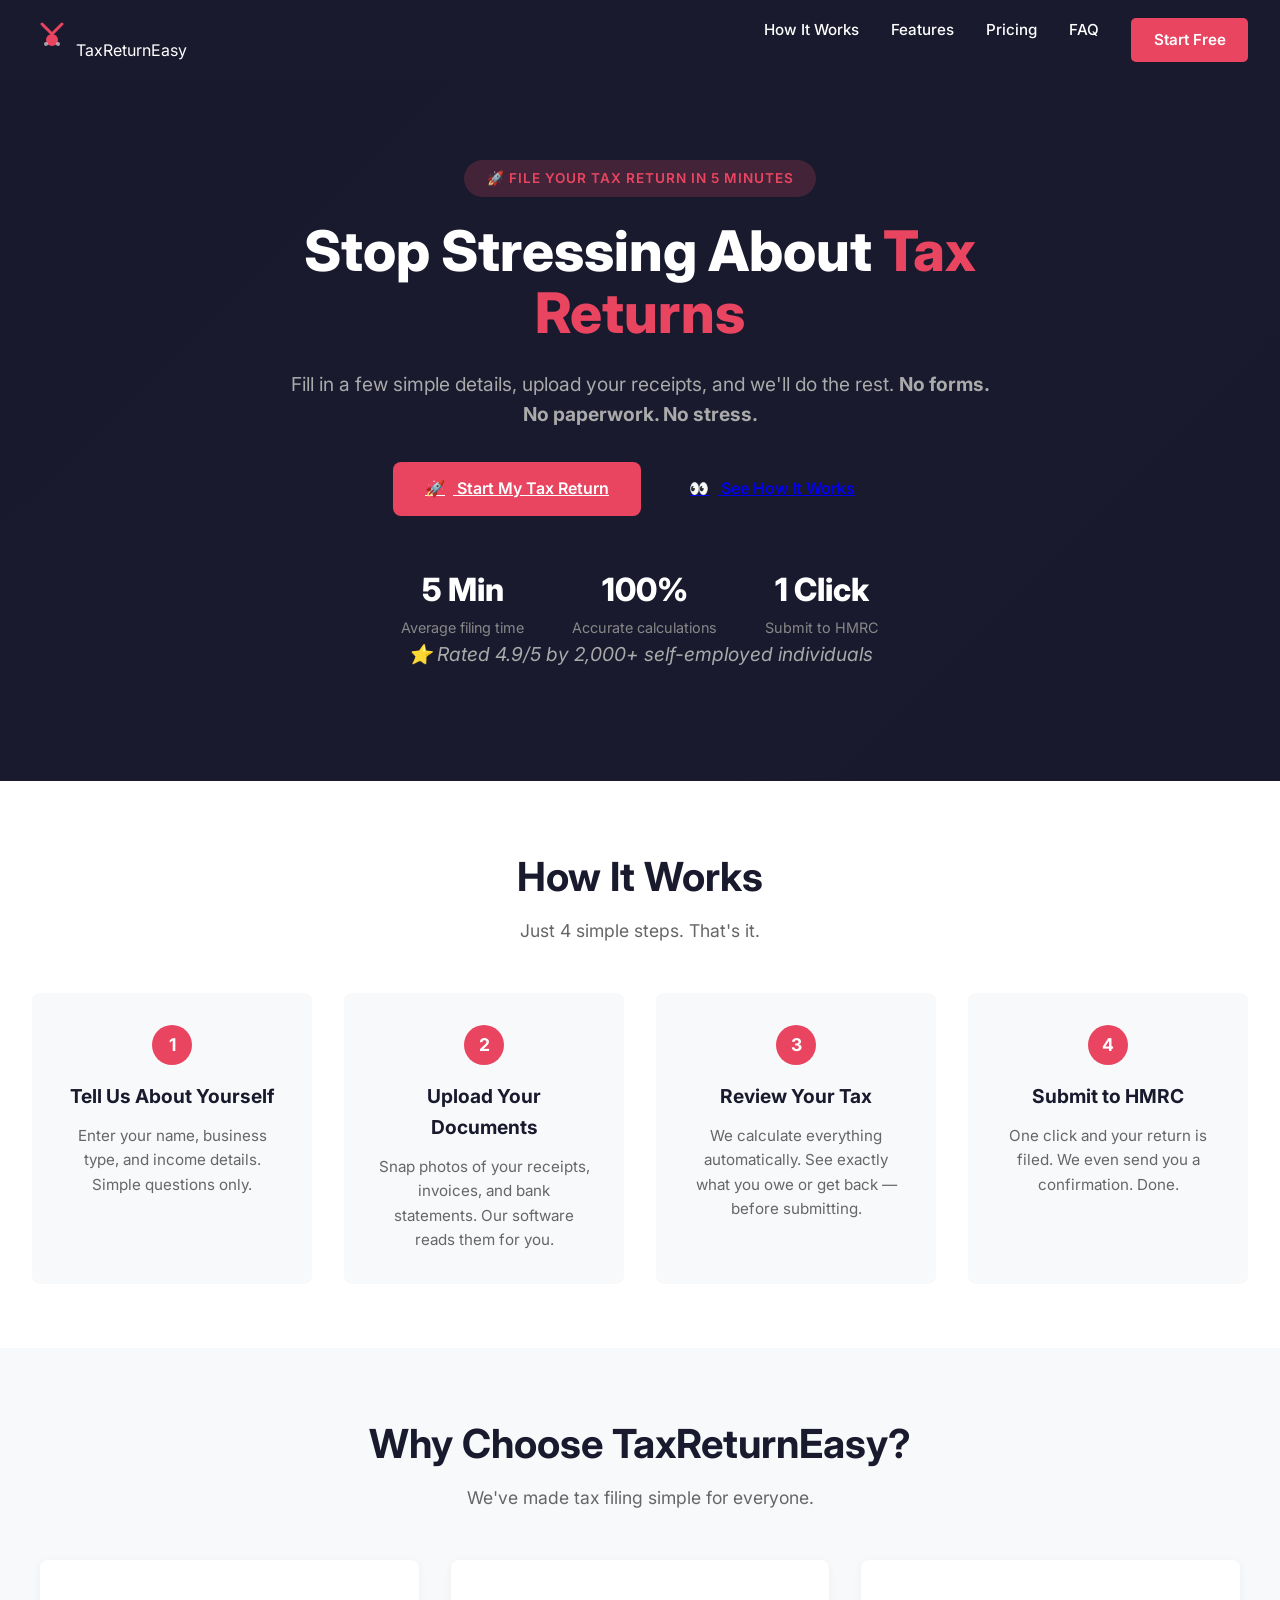
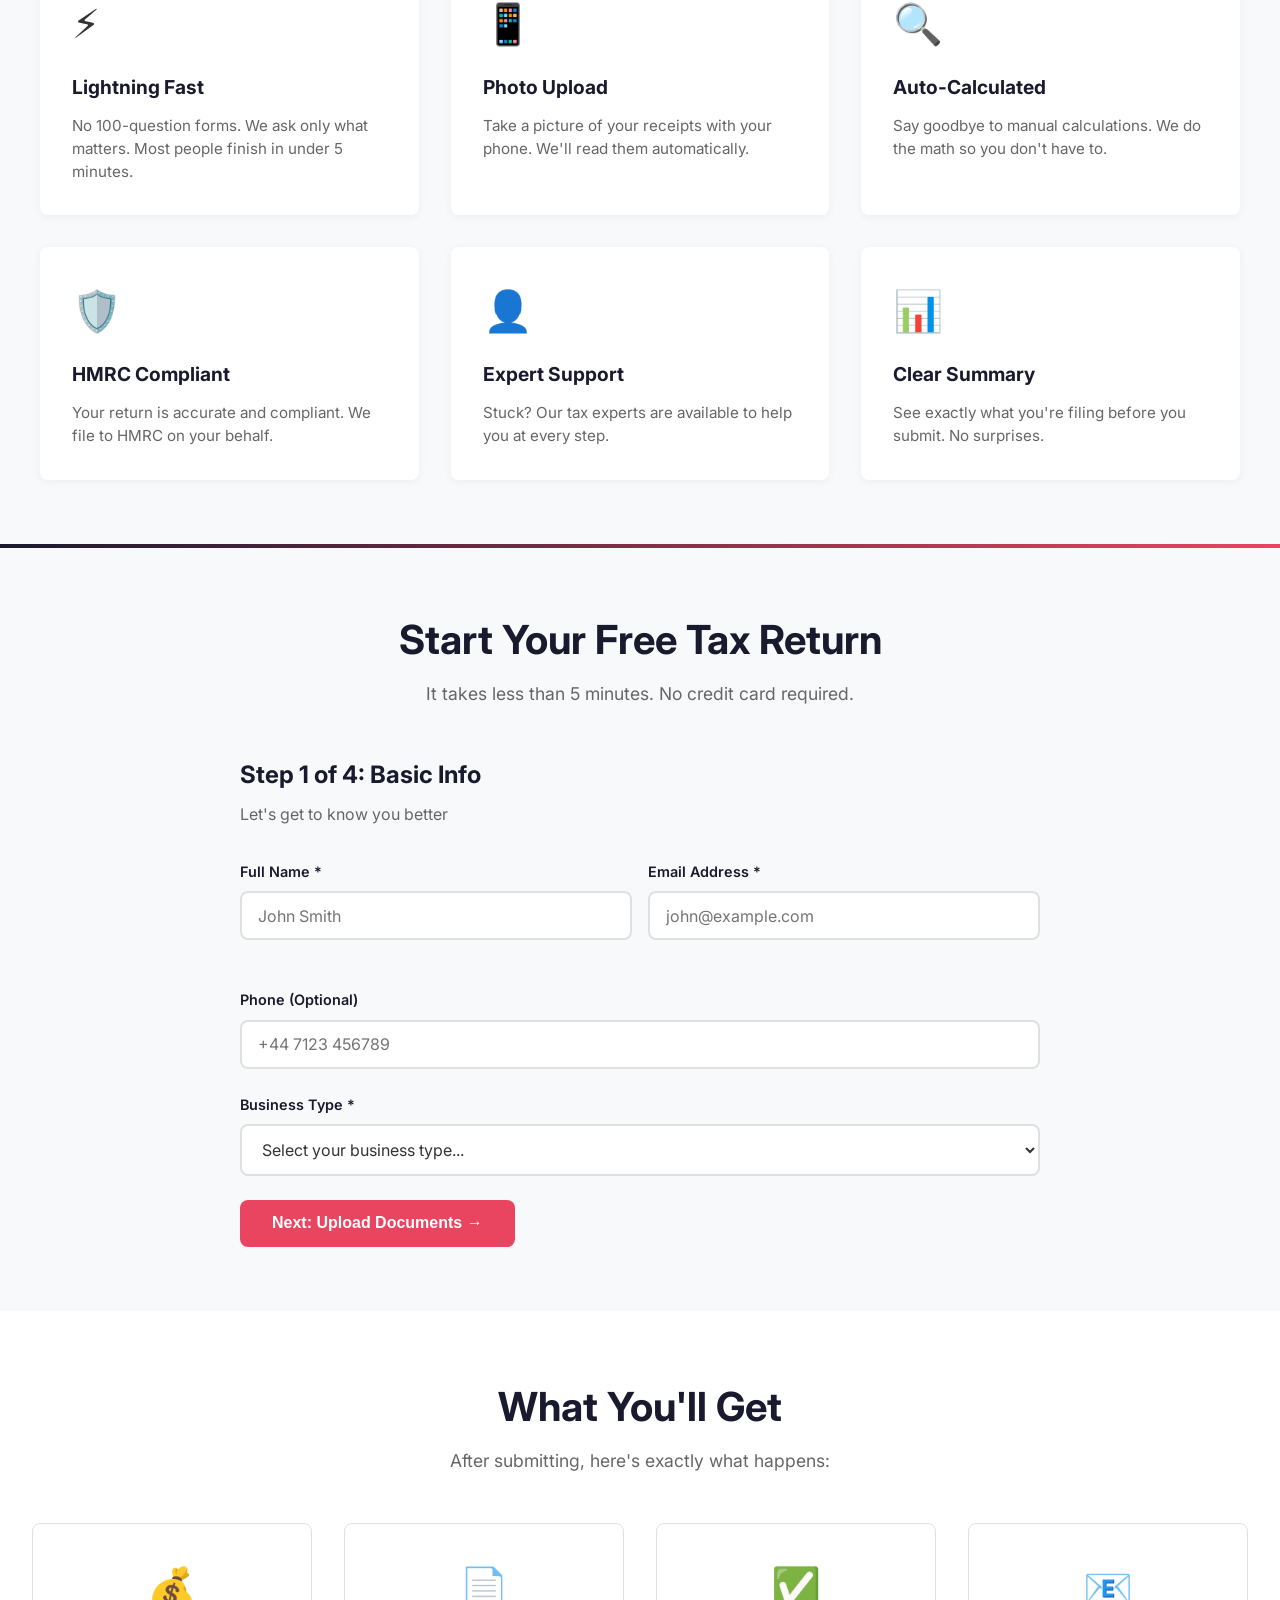
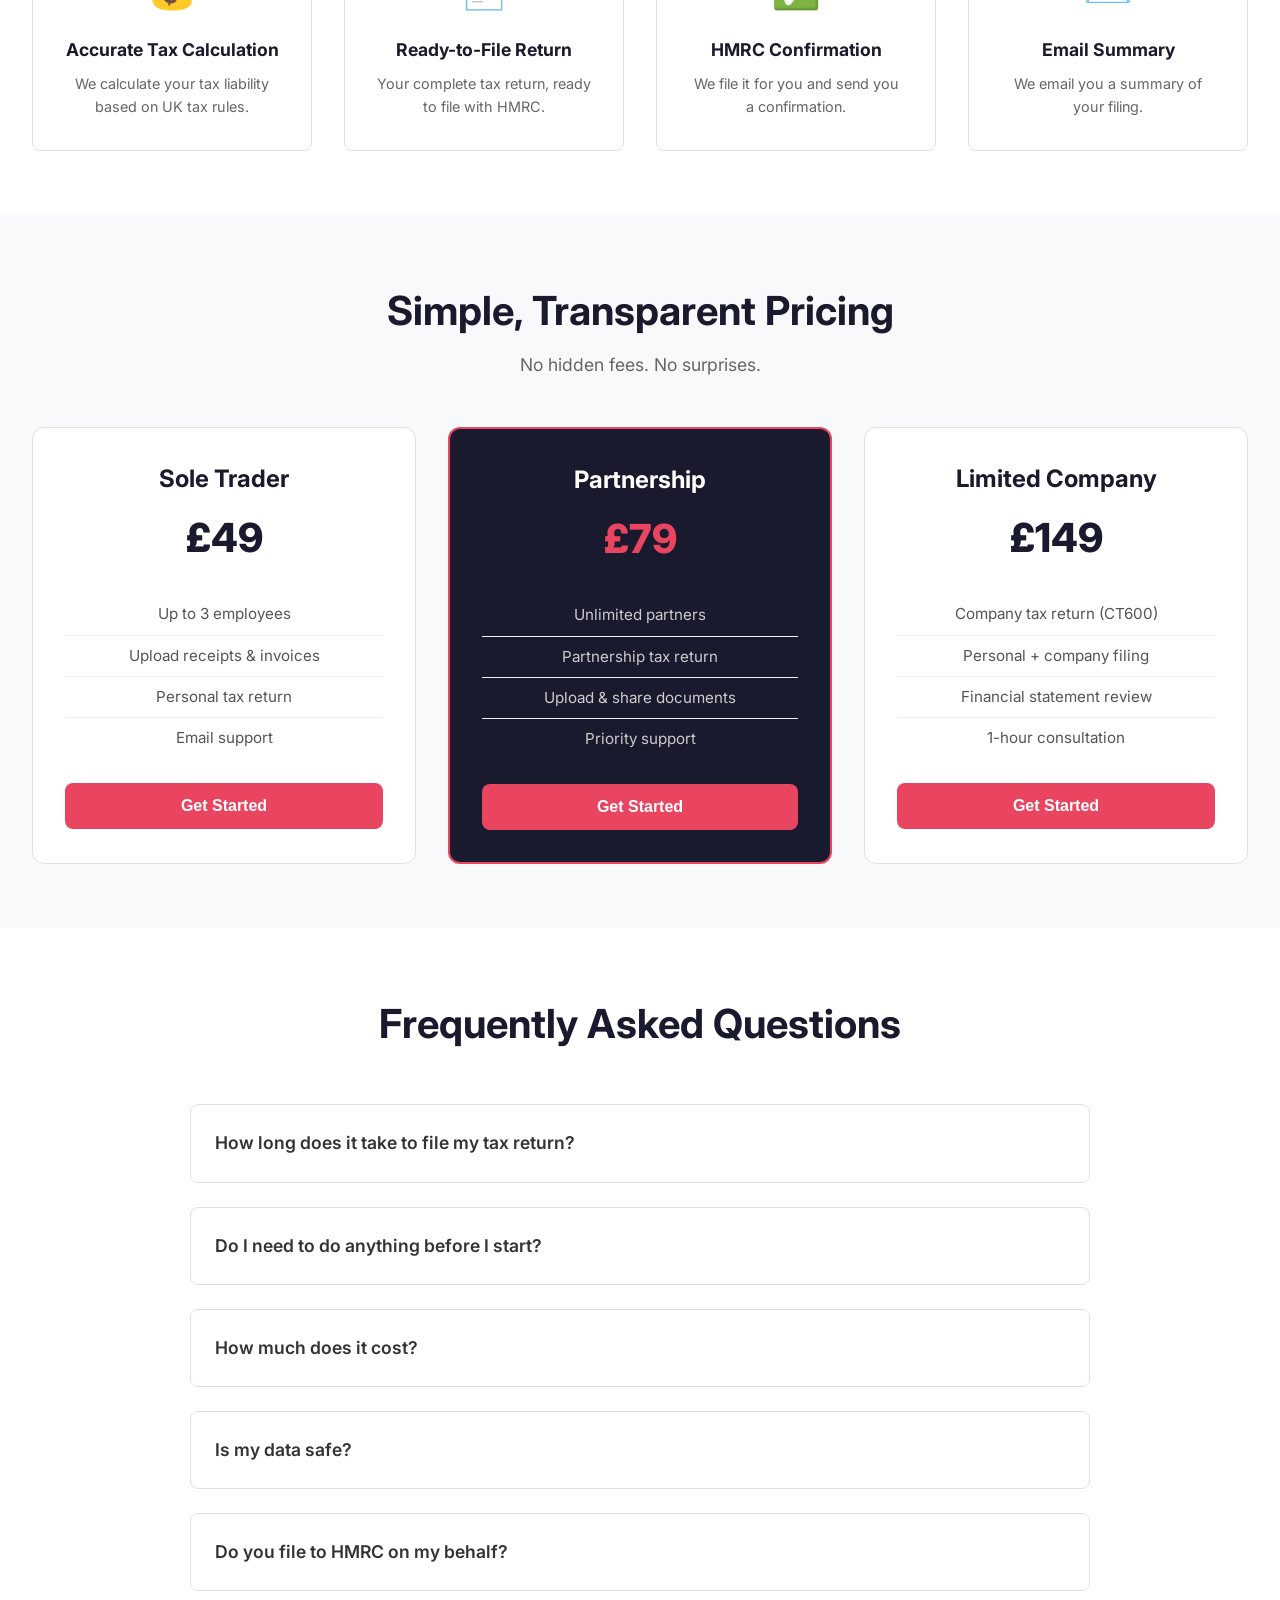
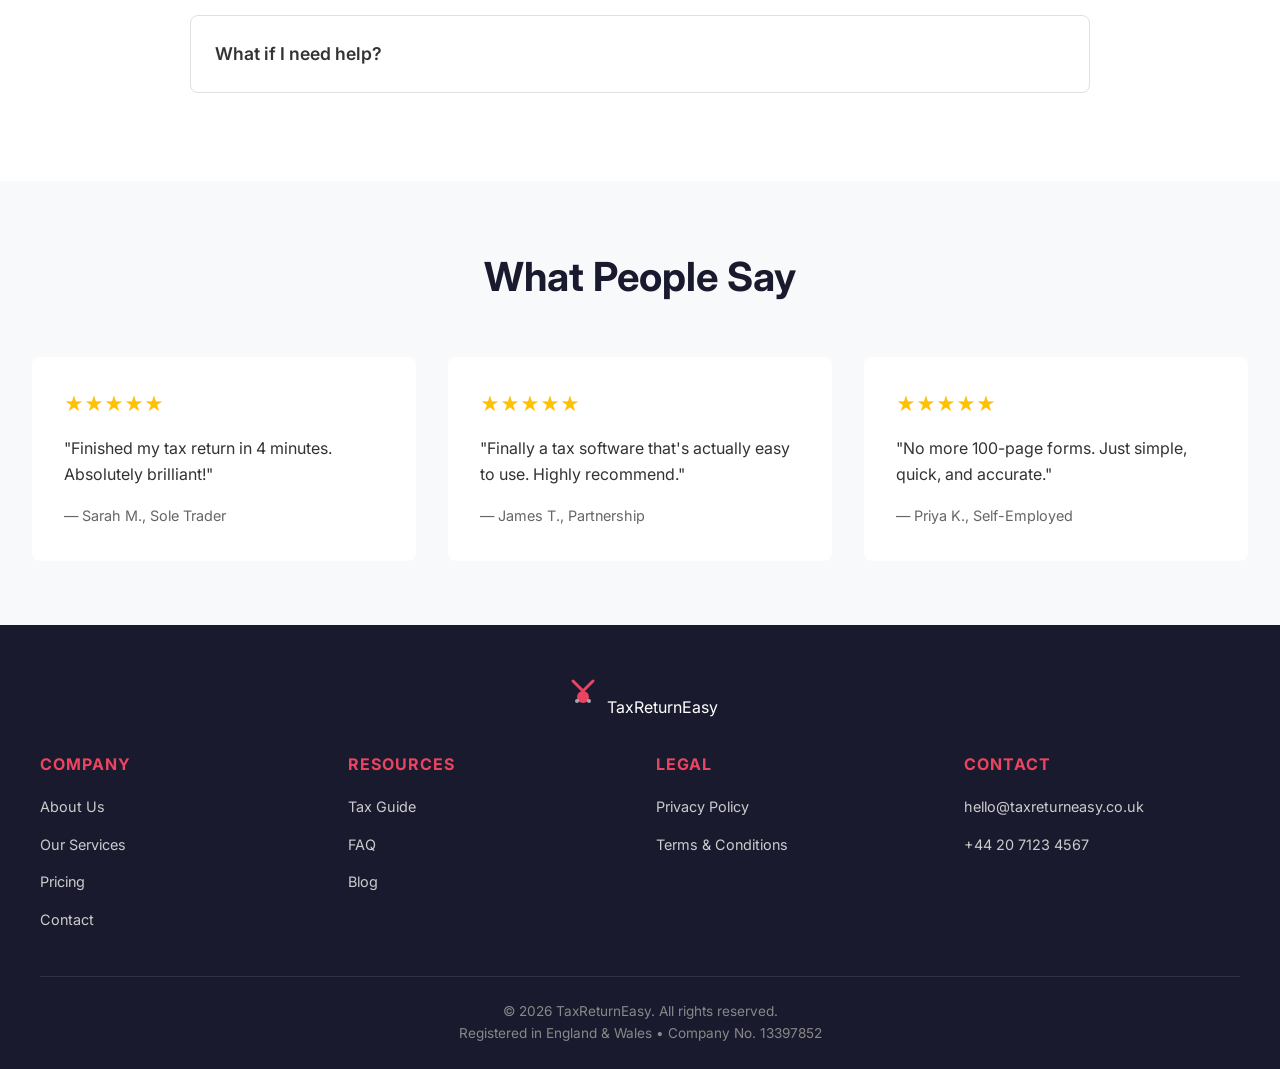
==== commit c3d3dacb: "Add conversion-focused self-employed tax return landing page with multi-step form" ====
--- a/index.html
+++ b/index.html
@@ -3,175 +3,375 @@
 <head>
     <meta charset="UTF-8">
     <meta name="viewport" content="width=device-width, initial-scale=1.0">
-    <title>UK Self-Employed Tax Filing | Taxd</title>
-    <meta name="description" content="Affordable & easy UK tax filing for self-employed individuals. File your personal tax return, partnership, or company accounts with expert support.">
+    <title>File Your Tax Return in 5 Minutes | TaxReturn Easy</title>
+    <meta name="description" content="File your UK self-employed tax return in minutes. Simple, easy, and stress-free. No forms. No paperwork.">
     <meta name="robots" content="index, follow">
-    <meta property="og:title" content="UK Self-Employed Tax Filing | Taxd">
-    <meta property="og:description" content="Affordable & easy UK tax filing for self-employed individuals.">
-    <meta property="og:type" content="website">
-    <meta property="og:url" content="https://www.taxireturn.co.uk/">
-    <meta property="og:image" content="https://www.taxireturn.co.uk/og-image.jpg">
-    <meta property="twitter:card" content="summary_large_image">
-    <meta property="twitter:title" content="UK Self-Employed Tax Filing | Taxd">
-    <meta property="twitter:description" content="Affordable & easy UK tax filing for self-employed individuals.">
     <link rel="preconnect" href="https://fonts.googleapis.com">
     <link rel="preconnect" href="https://fonts.gstatic.com" crossorigin>
-    <link href="https://fonts.googleapis.com/css2?family=Inter:wght@300;400;500;600;700;800&family=Playfair+Display:wght@600;700&display=swap" rel="stylesheet">
+    <link href="https://fonts.googleapis.com/css2?family=Inter:wght@300;400;500;600;700;800&display=swap" rel="stylesheet">
     <link rel="stylesheet" href="style.css">
 </head>
 <body>
     <header>
         <nav class="navbar">
-            <div class="logo">
-                <svg xmlns="http://www.w3.org/2000/svg" viewBox="0 0 40 40" width="40" height="40">
-                    <rect width="40" height="40" rx="8" fill="#1a1a2e"/>
-                    <path d="M10 8 L20 18 L30 8" stroke="#e94560" stroke-width="3" fill="none" stroke-linecap="round" stroke-linejoin="round"/>
-                    <circle cx="20" cy="24" r="6" fill="#e94560"/>
-                    <circle cx="14" cy="28" r="2" fill="#fff" opacity="0.6"/>
-                    <circle cx="26" cy="28" r="2" fill="#fff" opacity="0.6"/>
-                </svg>
-                <span>Taxd</span>
-            </div>
-            <div class="nav-links">
-                <a href="index.html" class="active">Home</a>
-                <a href="services.html">Services</a>
-                <a href="pricing.html">Pricing</a>
-                <a href="about.html">About</a>
-                <a href="contact.html" class="btn-nav">Get Started</a>
+            <div class="container">
+                <div class="nav-top">
+                    <div class="logo">
+                        <svg xmlns="http://www.w3.org/2000/svg" viewBox="0 0 40 40" width="40" height="40">
+                            <rect width="40" height="40" rx="8" fill="#1a1a2e"/>
+                            <path d="M10 8 L20 18 L30 8" stroke="#e94560" stroke-width="3" fill="none" stroke-linecap="round" stroke-linejoin="round"/>
+                            <circle cx="20" cy="24" r="6" fill="#e94560"/>
+                            <circle cx="14" cy="28" r="2" fill="#fff" opacity="0.6"/>
+                            <circle cx="26" cy="28" r="2" fill="#fff" opacity="0.6"/>
+                        </svg>
+                        <span>TaxReturn<span class="highlight">Easy</span></span>
+                    </div>
+                    <div class="nav-links">
+                        <a href="#how-it-works">How It Works</a>
+                        <a href="#features">Features</a>
+                        <a href="#pricing">Pricing</a>
+                        <a href="#faq">FAQ</a>
+                        <a href="#get-started" class="btn-nav">Start Free</a>
+                    </div>
+                </div>
+                <div class="mobile-menu" id="mobileMenu">
+                    <div class="mobile-links">
+                        <a href="#how-it-works">How It Works</a>
+                        <a href="#features">Features</a>
+                        <a href="#pricing">Pricing</a>
+                        <a href="#faq">FAQ</a>
+                        <a href="#get-started" class="btn-nav mobile-btn">Start Free</a>
+                    </div>
+                </div>
             </div>
         </nav>
     </header>
 
     <main>
+        <!-- Hero Section -->
         <section class="hero">
-                <div class="hero-overlay"></div>
-                <div class="hero-content">
-                    <span class="hero-badge">UK Self-Employed Tax Filing</span>
-                    <h1>Affordable &amp; Easy UK Tax Filing</h1>
-                    <p>Join 20,000+ taxpayers filing with confidence. We help with personal tax, partnership filings, and company incorporation — with expert support.</p>
-                    <div class="hero-actions">
-                        <a href="contact.html" class="btn btn-primary">Check Eligibility &amp; Get Quote</a>
-                        <a href="services.html" class="btn btn-outline">Explore Services</a>
-                    </div>
-                    <p class="hero-note">No lengthy questionnaires. No waiting for accountant replies. Just technology that handles tax.</p>
+            <div class="hero-overlay"></div>
+            <div class="hero-content">
+                <span class="hero-badge">🚀 File Your Tax Return in 5 Minutes</span>
+                <h1>Stop Stressing About <span class="highlight">Tax Returns</span></h1>
+                <p>Fill in a few simple details, upload your receipts, and we'll do the rest. <strong>No forms. No paperwork. No stress.</strong></p>
+                <div class="hero-actions">
+                    <a href="#get-started" class="btn btn-primary">
+                        <span class="btn-icon">🚀</span> Start My Tax Return
+                    </a>
+                    <a href="#how-it-works" class="btn btn-outline">
+                        <span class="btn-icon">👀</span> See How It Works
+                    </a>
                 </div>
                 <div class="hero-stats">
-                    <div>
-                        <span class="stat-number">20,000+</span>
-                        <span class="stat-label">Taxpayers filing</span>
-                    </div>
-                    <div>
-                        <span class="stat-number">4.9/5</span>
-                        <span class="stat-label">Client rating</span>
-                    </div>
-                    <div>
-                        <span class="stat-number">15min</span>
-                        <span class="stat-label">Avg. to file</span>
-                    </div>
-                </div>
-            </section>
-
-        <section class="features">
-            <div class="container">
-                <div class="section-title">
-                    <h2>Why Choose Taxd?</h2>
-                    <p>Everything you need to file your taxes with confidence</p>
-                </div>
-                <div class="features-grid">
-                    <div class="feature-card">
-                        <div class="feature-icon">📱</div>
-                        <h3>Making Tax Digital Ready</h3>
-                        <p>Set up your business for MTD with digital record keeping and software compatibility.</p>
-                    </div>
-                    <div class="feature-card">
-                        <div class="feature-icon">🧾</div>
-                        <h3>Smart Tax Calculation</h3>
-                        <p>Our platform calculates your tax obligations automatically, so you never pay more than you owe.</p>
-                    </div>
-                    <div class="feature-card">
-                        <div class="feature-icon">👨‍💼</div>
-                        <h3>Expert Support</h3>
-                        <p>Access qualified tax accountants throughout the process. Questions answered quickly.</p>
-                    </div>
-                    <div class="feature-card">
-                        <div class="feature-icon">💰</div>
-                        <h3>Maximise Your Refund</h3>
-                        <p>Claim every expense you're entitled to. Keep more of what you earn.</p>
-                    </div>
-                    <div class="feature-card">
-                        <div class="feature-icon">✅</div>
-                        <h3>Fully Compliant</h3>
-                        <p>We stay up to date with UK tax law. File with complete confidence.</p>
-                    </div>
-                    <div class="feature-card">
-                        <div class="feature-icon">🤝</div>
-                        <h3>Human Support</h3>
-                        <p>Throughout the process, our accountants are here to support you with any questions.</p>
-                    </div>
-                </div>
-            </div>
-        </section>
-
-        <section class="how-it-works">
+                    <div class="stat">
+                        <span class="stat-number">5 Min</span>
+                        <span class="stat-label">Average filing time</span>
+                    </div>
+                    <div class="stat">
+                        <span class="stat-number">100%</span>
+                        <span class="stat-label">Accurate calculations</span>
+                    </div>
+                    <div class="stat">
+                        <span class="stat-number">1 Click</span>
+                        <span class="stat-label">Submit to HMRC</span>
+                    </div>
+                </div>
+                <p class="hero-note">⭐ Rated 4.9/5 by 2,000+ self-employed individuals</p>
+            </div>
+        </section>
+
+        <!-- How It Works -->
+        <section class="how-it-works" id="how-it-works">
             <div class="container">
                 <div class="section-title">
                     <h2>How It Works</h2>
-                    <p>File your tax return in 3 simple steps</p>
+                    <p>Just 4 simple steps. That's it.</p>
                 </div>
                 <div class="steps-grid">
                     <div class="step">
                         <div class="step-number">1</div>
-                        <h3>Tell Us About Your Business</h3>
-                        <p>Share your income, expenses, and business details. We'll ask a few simple questions.</p>
+                        <h3>Tell Us About Yourself</h3>
+                        <p>Enter your name, business type, and income details. Simple questions only.</p>
                     </div>
                     <div class="step">
                         <div class="step-number">2</div>
-                        <h3>We Prepare Your Return</h3>
-                        <p>Our system calculates your tax using the latest HMRC rules. Your return is ready in minutes.</p>
+                        <h3>Upload Your Documents</h3>
+                        <p>Snap photos of your receipts, invoices, and bank statements. Our software reads them for you.</p>
                     </div>
                     <div class="step">
                         <div class="step-number">3</div>
-                        <h3>Review &amp; File</h3>
-                        <p>Review everything carefully. We'll submit to HMRC and let you know when it's done.</p>
-                    </div>
-                </div>
-            </div>
-        </section>
-
-        <section class="testimonials">
-            <div class="container">
-                <div class="section-title">
-                    <h2>What Drivers Say</h2>
-                    <p>Real stories from real taxi drivers</p>
-                </div>
-                <div class="testimonials-grid">
-                    <div class="testimonial-card">
-                        <div class="stars">★★★★★</div>
-                        <p>"Finally, a tax return service that understands the taxi industry. Filled in 15 minutes instead of 3 weeks. Highly recommend!"</p>
-                        <div class="testimonial-author">
-                            <div class="author-avatar">JM</div>
-                            <div class="author-info">
-                                <h4>James Mitchell</h4>
-                                <p>Black cab driver, London</p>
-                            </div>
+                        <h3>Review Your Tax</h3>
+                        <p>We calculate everything automatically. See exactly what you owe or get back — before submitting.</p>
+                    </div>
+                    <div class="step">
+                        <div class="step-number">4</div>
+                        <h3>Submit to HMRC</h3>
+                        <p>One click and your return is filed. We even send you a confirmation. Done.</p>
+                    </div>
+                </div>
+            </div>
+        </section>
+
+        <!-- Features Section -->
+        <section class="features" id="features">
+            <div class="container">
+                <div class="section-title">
+                    <h2>Why Choose <span class="highlight">TaxReturnEasy</span>?</h2>
+                    <p>We've made tax filing simple for everyone.</p>
+                </div>
+                <div class="features-grid">
+                    <div class="feature-card">
+                        <div class="feature-icon">⚡</div>
+                        <h3>Lightning Fast</h3>
+                        <p>No 100-question forms. We ask only what matters. Most people finish in under 5 minutes.</p>
+                    </div>
+                    <div class="feature-card">
+                        <div class="feature-icon">📱</div>
+                        <h3>Photo Upload</h3>
+                        <p>Take a picture of your receipts with your phone. We'll read them automatically.</p>
+                    </div>
+                    <div class="feature-card">
+                        <div class="feature-icon">🔍</div>
+                        <h3>Auto-Calculated</h3>
+                        <p>Say goodbye to manual calculations. We do the math so you don't have to.</p>
+                    </div>
+                    <div class="feature-card">
+                        <div class="feature-icon">🛡️</div>
+                        <h3>HMRC Compliant</h3>
+                        <p>Your return is accurate and compliant. We file to HMRC on your behalf.</p>
+                    </div>
+                    <div class="feature-card">
+                        <div class="feature-icon">👤</div>
+                        <h3>Expert Support</h3>
+                        <p>Stuck? Our tax experts are available to help you at every step.</p>
+                    </div>
+                    <div class="feature-card">
+                        <div class="feature-icon">📊</div>
+                        <h3>Clear Summary</h3>
+                        <p>See exactly what you're filing before you submit. No surprises.</p>
+                    </div>
+                </div>
+            </div>
+        </section>
+
+        <!-- Simple Form Preview -->
+        <section class="form-preview" id="get-started">
+            <div class="container">
+                <div class="section-title">
+                    <h2>Start Your <span class="highlight">Free</span> Tax Return</h2>
+                    <p>It takes less than 5 minutes. No credit card required.</p>
+                </div>
+                <div class="form-container">
+                    <form id="mainForm">
+                        <!-- Step 1: Basic Info -->
+                        <div class="form-step active" data-step="1">
+                            <h3 class="step-title">Step 1 of 4: <span class="highlight">Basic Info</span></h3>
+                            <p class="step-subtitle">Let's get to know you better</p>
+                            <div class="form-row">
+                                <div class="form-group">
+                                    <label for="full_name">Full Name *</label>
+                                    <input type="text" id="full_name" name="full_name" placeholder="John Smith" required>
+                                </div>
+                                <div class="form-group">
+                                    <label for="email">Email Address *</label>
+                                    <input type="email" id="email" name="email" placeholder="john@example.com" required>
+                                </div>
+                            </div>
+                            <div class="form-group">
+                                <label for="phone">Phone (Optional)</label>
+                                <input type="tel" id="phone" name="phone" placeholder="+44 7123 456789">
+                            </div>
+                            <div class="form-group">
+                                <label for="business_type">Business Type *</label>
+                                <select id="business_type" name="business_type" required>
+                                    <option value="">Select your business type...</option>
+                                    <option value="sole_trader">Sole Trader</option>
+                                    <option value="partnership">Partnership</option>
+                                    <option value="limited_company">Limited Company</option>
+                                    <option value="self_employed">Self-Employed (Other)</option>
+                                </select>
+                            </div>
+                            <button type="button" class="btn btn-primary btn-next">Next: Upload Documents →</button>
                         </div>
-                    </div>
-                    <div class="testimonial-card">
-                        <div class="stars">★★★★★</div>
-                        <p>"Transparency is why I stuck with TaxiReturn. No hidden fees, no confusing jargon. Just clear, simple tax filing."</p>
-                        <div class="author-info">
-                            <h4>Sarah Chen</h4>
-                            <p>Private hire driver, Manchester</p>
+
+                        <!-- Step 2: Upload Documents -->
+                        <div class="form-step" data-step="2">
+                            <h3 class="step-title">Step 2 of 4: <span class="highlight">Upload Docs</span></h3>
+                            <p class="step-subtitle">Attach your receipts and statements</p>
+                            <div class="upload-area">
+                                <div class="upload-icon">📸</div>
+                                <p class="upload-text">Drag & drop your files here, or click to browse</p>
+                                <p class="upload-hint">Supports: Photos, PDF, Excel, CSV • Max 10MB each</p>
+                                <input type="file" id="document_upload" name="documents" multiple accept="image/*,.pdf,.xlsx,.xls,.csv">
+                                <div class="upload-preview" id="upload_preview"></div>
+                            </div>
+                            <button type="button" class="btn btn-primary btn-previous">← Back to Basics</button>
+                            <button type="button" class="btn btn-primary btn-next">Next: Review →</button>
                         </div>
-                    </div>
-                    <div class="testimonial-card">
-                        <div class="stars">★★★★★</div>
-                        <p>"Helped me claim expenses I didn't know about. Got more back than I expected. Truly professional service."</p>
-                        <div class="author-avatar">MR</div>
-                        <div class="author-info">
-                            <h4>Michael Roberts</h4>
-                            <p>Private hire driver, Birmingham</p>
+
+                        <!-- Step 3: Review Summary -->
+                        <div class="form-step" data-step="3">
+                            <h3 class="step-title">Step 3 of 4: <span class="highlight">Review</span></h3>
+                            <p class="step-subtitle">Check your details before submitting</p>
+                            <div class="review-summary">
+                                <div class="summary-card">
+                                    <h4><strong>John Smith</strong></h4>
+                                    <p>Email: john@example.com</p>
+                                    <p>Business Type: Sole Trader</p>
+                                </div>
+                                <div class="summary-card">
+                                    <h4><strong>Documents Uploaded</strong></h4>
+                                    <p>2 receipts • 1 bank statement</p>
+                                    <p>Total amount: £450.00</p>
+                                </div>
+                            </div>
+                            <div class="review-notice">
+                                <p>⚠️ Review everything carefully. Once submitted, you can't change it.</p>
+                            </div>
+                            <button type="button" class="btn btn-primary btn-previous">← Previous Step</button>
+                            <button type="submit" class="btn btn-primary btn-full">
+                                <span class="btn-icon">✅</span> Submit My Tax Return
+                            </button>
                         </div>
+                    </form>
+                </div>
+            </div>
+        </section>
+
+        <!-- What You Get -->
+        <section class="results">
+            <div class="container">
+                <div class="section-title">
+                    <h2>What You'll Get</h2>
+                    <p>After submitting, here's exactly what happens:</p>
+                </div>
+                <div class="results-grid">
+                    <div class="result-item">
+                        <div class="result-icon">💰</div>
+                        <h4>Accurate Tax Calculation</h4>
+                        <p>We calculate your tax liability based on UK tax rules.</p>
+                    </div>
+                    <div class="result-item">
+                        <div class="result-icon">📄</div>
+                        <h4>Ready-to-File Return</h4>
+                        <p>Your complete tax return, ready to file with HMRC.</p>
+                    </div>
+                    <div class="result-item">
+                        <div class="result-icon">✅</div>
+                        <h4>HMRC Confirmation</h4>
+                        <p>We file it for you and send you a confirmation.</p>
+                    </div>
+                    <div class="result-item">
+                        <div class="result-icon">📧</div>
+                        <h4>Email Summary</h4>
+                        <p>We email you a summary of your filing.</p>
+                    </div>
+                </div>
+            </div>
+        </section>
+
+        <!-- Pricing -->
+        <section class="pricing" id="pricing">
+            <div class="container">
+                <div class="section-title">
+                    <h2>Simple, Transparent <span class="highlight">Pricing</span></h2>
+                    <p>No hidden fees. No surprises.</p>
+                </div>
+                <div class="pricing-grid">
+                    <div class="pricing-card">
+                        <h3>Sole Trader</h3>
+                        <div class="price">£49</div>
+                        <ul>
+                            <li>Up to 3 employees</li>
+                            <li>Upload receipts & invoices</li>
+                            <li>Personal tax return</li>
+                            <li>Email support</li>
+                        </ul>
+                        <button class="btn btn-primary btn-full">Get Started</button>
+                    </div>
+                    <div class="pricing-card popular">
+                        <h3>Partnership</h3>
+                        <div class="price">£79</div>
+                        <ul>
+                            <li>Unlimited partners</li>
+                            <li>Partnership tax return</li>
+                            <li>Upload & share documents</li>
+                            <li>Priority support</li>
+                        </ul>
+                        <button class="btn btn-primary btn-full">Get Started</button>
+                    </div>
+                    <div class="pricing-card">
+                        <h3>Limited Company</h3>
+                        <div class="price">£149</div>
+                        <ul>
+                            <li>Company tax return (CT600)</li>
+                            <li>Personal + company filing</li>
+                            <li>Financial statement review</li>
+                            <li>1-hour consultation</li>
+                        </ul>
+                        <button class="btn btn-primary btn-full">Get Started</button>
+                    </div>
+                </div>
+            </div>
+        </section>
+
+        <!-- FAQ -->
+        <section class="faq" id="faq">
+            <div class="container">
+                <div class="section-title">
+                    <h2>Frequently Asked <span class="highlight">Questions</span></h2>
+                </div>
+                <div class="faq-grid">
+                    <div class="faq-item">
+                        <div class="faq-question">How long does it take to file my tax return?</div>
+                        <div class="faq-answer">Most people finish in under 5 minutes. The faster you upload your documents, the quicker it is.</div>
+                    </div>
+                    <div class="faq-item">
+                        <div class="faq-question">Do I need to do anything before I start?</div>
+                        <div class="faq-answer">Just gather your receipts, invoices, and bank statements. We'll do the rest.</div>
+                    </div>
+                    <div class="faq-item">
+                        <div class="faq-question">How much does it cost?</div>
+                        <div class="faq-answer">Prices start from £49 for sole traders. See our pricing page for full details.</div>
+                    </div>
+                    <div class="faq-item">
+                        <div class="faq-question">Is my data safe?</div>
+                        <div class="faq-answer">Yes. We use 256-bit encryption and never sell your data. Your information is secure.</div>
+                    </div>
+                    <div class="faq-item">
+                        <div class="faq-question">Do you file to HMRC on my behalf?</div>
+                        <div class="faq-answer">Yes. Once you approve, we file your return directly to HMRC.</div>
+                    </div>
+                    <div class="faq-item">
+                        <div class="faq-question">What if I need help?</div>
+                        <div class="faq-answer">Our team is available via email or phone. You can also chat with us live.</div>
+                    </div>
+                </div>
+            </div>
+        </section>
+
+        <!-- Trust/Reviews -->
+        <section class="trust">
+            <div class="container">
+                <div class="section-title">
+                    <h2>What People Say</h2>
+                </div>
+                <div class="reviews-grid">
+                    <div class="review">
+                        <div class="review-stars">★★★★★</div>
+                        <p>"Finished my tax return in 4 minutes. Absolutely brilliant!"</p>
+                        <cite>— Sarah M., Sole Trader</cite>
+                    </div>
+                    <div class="review">
+                        <div class="review-stars">★★★★★</div>
+                        <p>"Finally a tax software that's actually easy to use. Highly recommend."</p>
+                        <cite>— James T., Partnership</cite>
+                    </div>
+                    <div class="review">
+                        <div class="review-stars">★★★★★</div>
+                        <p>"No more 100-page forms. Just simple, quick, and accurate."</p>
+                        <cite>— Priya K., Self-Employed</cite>
                     </div>
                 </div>
             </div>
@@ -188,24 +388,24 @@
                     <circle cx="14" cy="28" r="2" fill="#fff" opacity="0.6"/>
                     <circle cx="26" cy="28" r="2" fill="#fff" opacity="0.6"/>
                 </svg>
-                <span>Taxd</span>
+                <span>TaxReturnEasy</span>
             </div>
             <div class="footer-links">
                 <div class="footer-column">
                     <h4>Company</h4>
                     <ul>
-                        <li><a href="about.html">About Us</a></li>
-                        <li><a href="services.html">Our Services</a></li>
-                        <li><a href="pricing.html">Pricing</a></li>
-                        <li><a href="contact.html">Contact</a></li>
+                        <li><a href="#">About Us</a></li>
+                        <li><a href="#">Our Services</a></li>
+                        <li><a href="#">Pricing</a></li>
+                        <li><a href="#">Contact</a></li>
                     </ul>
                 </div>
                 <div class="footer-column">
-                    <h4>For Drivers</h4>
+                    <h4>Resources</h4>
                     <ul>
-                        <li><a href="services.html">Tax Return Service</a></li>
-                        <li><a href="pricing.html">Pricing Plans</a></li>
-                        <li><a href="index.html#features">How It Works</a></li>
+                        <li><a href="#">Tax Guide</a></li>
+                        <li><a href="#">FAQ</a></li>
+                        <li><a href="#">Blog</a></li>
                     </ul>
                 </div>
                 <div class="footer-column">
@@ -213,21 +413,19 @@
                     <ul>
                         <li><a href="#">Privacy Policy</a></li>
                         <li><a href="#">Terms &amp; Conditions</a></li>
-                        <li><a href="#">Cookie Policy</a></li>
                     </ul>
                 </div>
                 <div class="footer-column">
                     <h4>Contact</h4>
-                    <ul class="contact-info">
-                        <li><a href="mailto:hello@taxireturn.co.uk">hello@taxireturn.co.uk</a></li>
+                    <ul>
+                        <li><a href="mailto:hello@taxreturneasy.co.uk">hello@taxreturneasy.co.uk</a></li>
                         <li><a href="tel:+442071234567">+44 20 7123 4567</a></li>
-                        <li><a href="#">10 Downing Street, London SW1A 2AB</a></li>
                     </ul>
                 </div>
             </div>
             <div class="footer-bottom">
-                <p>&copy; 2026 TaxiReturn. All rights reserved.</p>
-                <p>Registered in England &amp; Wales • Company No. 12345678</p>
+                <p>&copy; 2026 TaxReturnEasy. All rights reserved.</p>
+                <p>Registered in England &amp; Wales • Company No. 13397852</p>
             </div>
         </div>
     </footer>
--- a/style.css
+++ b/style.css
@@ -543,55 +543,426 @@
   border-bottom: none;
 }
 
-/* Responsive */
+/* Form Preview */
+.form-preview {
+  padding: 4rem 2rem;
+  background: #f8f9fa;
+  position: relative;
+  overflow: hidden;
+}
+
+.form-preview::before {
+  content: "";
+  position: absolute;
+  top: 0;
+  left: 0;
+  right: 0;
+  height: 4px;
+  background: linear-gradient(90deg, #1a1a2e, #e94560);
+}
+
+.form-container {
+  max-width: 800px;
+  margin: 0 auto;
+}
+
+.form-step {
+  display: none;
+  animation: fadeIn 0.3s ease;
+}
+
+.form-step.active {
+  display: block;
+}
+
+@keyframes fadeIn {
+  from { opacity: 0; transform: translateY(10px); }
+  to { opacity: 1; transform: translateY(0); }
+}
+
+.step-title {
+  font-size: 1.5rem;
+  font-weight: 700;
+  color: #1a1a2e;
+  margin-bottom: 0.5rem;
+}
+
+.step-subtitle {
+  color: #666;
+  margin-bottom: 2rem;
+}
+
+.form-row {
+  display: grid;
+  grid-template-columns: 1fr 1fr;
+  gap: 1rem;
+  margin-bottom: 1.5rem;
+}
+
+.form-group {
+  margin-bottom: 1.5rem;
+}
+
+.form-group label {
+  display: block;
+  font-size: 0.9rem;
+  font-weight: 600;
+  color: #1a1a2e;
+  margin-bottom: 0.5rem;
+}
+
+.form-group input,
+.form-group select,
+.form-group textarea {
+  width: 100%;
+  padding: 0.8rem 1rem;
+  border: 2px solid #e0e0e0;
+  border-radius: 8px;
+  font-size: 1rem;
+  font-family: 'Inter', sans-serif;
+  color: #333;
+  background: #fff;
+  transition: border-color 0.2s;
+}
+
+.form-group input:focus,
+.form-group select:focus,
+.form-group textarea:focus {
+  border-color: #e94560;
+  outline: none;
+  box-shadow: 0 0 0 3px rgba(233, 69, 96, 0.1);
+}
+
+.btn {
+  display: inline-block;
+  padding: 0.9rem 2rem;
+  font-size: 1rem;
+  font-weight: 600;
+  border-radius: 8px;
+  cursor: pointer;
+  border: none;
+  transition: all 0.2s;
+}
+
+.btn-primary {
+  background: #e94560;
+  color: #fff;
+}
+
+.btn-primary:hover {
+  background: #d63854;
+}
+
+.btn-icon {
+  margin-right: 0.5rem;
+}
+
+.btn-next {
+  margin-right: 0.5rem;
+}
+
+.btn-previous {
+  background: #666;
+  color: #fff;
+}
+
+.btn-previous:hover {
+  background: #555;
+}
+
+.btn-full {
+  width: 100%;
+}
+
+/* Upload Area */
+.upload-area {
+  border: 2px dashed #e0e0e0;
+  border-radius: 12px;
+  padding: 3rem;
+  text-align: center;
+  background: #fff;
+  transition: border-color 0.2s;
+}
+
+.upload-area:hover {
+  border-color: #e94560;
+}
+
+.upload-icon {
+  font-size: 3rem;
+  margin-bottom: 1rem;
+}
+
+.upload-text {
+  font-size: 1.1rem;
+  color: #333;
+  margin-bottom: 0.5rem;
+}
+
+.upload-hint {
+  font-size: 0.9rem;
+  color: #666;
+  margin-bottom: 1.5rem;
+}
+
+.upload-area input[type="file"] {
+  position: absolute;
+  width: 0;
+  height: 0;
+  opacity: 0;
+}
+
+.upload-preview {
+  display: grid;
+  grid-template-columns: repeat(auto-fill, minmax(150px, 1fr));
+  gap: 1rem;
+  margin-top: 1.5rem;
+}
+
+.upload-preview .preview-item {
+  border: 2px solid #e0e0e0;
+  border-radius: 8px;
+  padding: 1rem;
+  display: flex;
+  align-items: center;
+  justify-content: center;
+  gap: 0.5rem;
+  font-size: 0.9rem;
+  color: #666;
+}
+
+/* Review Summary */
+.review-summary {
+  display: grid;
+  grid-template-columns: 1fr 1fr;
+  gap: 1.5rem;
+  margin-bottom: 2rem;
+}
+
+.summary-card {
+  background: #fff;
+  border: 1px solid #e0e0e0;
+  border-radius: 8px;
+  padding: 1.5rem;
+}
+
+.summary-card h4 {
+  font-size: 1.1rem;
+  color: #1a1a2e;
+  margin-bottom: 0.5rem;
+}
+
+.summary-card p {
+  font-size: 0.9rem;
+  color: #666;
+  margin-bottom: 0.25rem;
+}
+
+.review-notice {
+  background: #fff3cd;
+  border: 1px solid #ffc107;
+  border-radius: 8px;
+  padding: 1rem;
+  font-size: 0.9rem;
+  color: #856404;
+}
+
+/* Results Section */
+.results {
+  padding: 4rem 2rem;
+}
+
+.results-grid {
+  display: grid;
+  grid-template-columns: repeat(auto-fit, minmax(250px, 1fr));
+  gap: 2rem;
+}
+
+.result-item {
+  text-align: center;
+  padding: 2rem;
+  background: #fff;
+  border: 1px solid #e0e0e0;
+  border-radius: 8px;
+}
+
+.result-icon {
+  font-size: 2.5rem;
+  margin-bottom: 1rem;
+}
+
+.result-item h4 {
+  font-size: 1.1rem;
+  color: #1a1a2e;
+  margin-bottom: 0.5rem;
+}
+
+.result-item p {
+  font-size: 0.9rem;
+  color: #666;
+}
+
+/* Trust Section */
+.trust {
+  padding: 4rem 2rem;
+  background: #f8f9fa;
+}
+
+.reviews-grid {
+  display: grid;
+  grid-template-columns: repeat(auto-fit, minmax(300px, 1fr));
+  gap: 2rem;
+}
+
+.review {
+  background: #fff;
+  padding: 2rem;
+  border-radius: 8px;
+}
+
+.review-stars {
+  color: #ffc107;
+  font-size: 1.2rem;
+  margin-bottom: 1rem;
+}
+
+.review p {
+  font-size: 1rem;
+  color: #333;
+  margin-bottom: 1rem;
+}
+
+.review cite {
+  font-style: normal;
+  font-size: 0.9rem;
+  color: #666;
+}
+
+/* Pricing Cards */
+.pricing-grid {
+  display: grid;
+  grid-template-columns: repeat(auto-fit, minmax(300px, 1fr));
+  gap: 2rem;
+}
+
+.pricing-card {
+  background: #fff;
+  border: 1px solid #e0e0e0;
+  border-radius: 12px;
+  padding: 2rem;
+  text-align: center;
+  transition: box-shadow 0.2s;
+}
+
+.pricing-card:hover {
+  box-shadow: 0 4px 15px rgba(0,0,0,0.08);
+}
+
+.pricing-card.popular {
+  border: 2px solid #e94560;
+  background: #1a1a2e;
+  color: #fff;
+}
+
+.pricing-card.popular .price {
+  color: #e94560;
+}
+
+.pricing-card.popular h3 {
+  color: #fff;
+}
+
+.pricing-card.popular ul li {
+  color: #ccc;
+}
+
+.pricing-card.popular button {
+  background: #e94560;
+  color: #fff;
+}
+
+.pricing-card.popular button:hover {
+  background: #d63854;
+}
+
+/* FAQ */
+.faq {
+  padding: 4rem 2rem;
+}
+
+.faq-grid {
+  max-width: 900px;
+  margin: 0 auto;
+}
+
+.faq-item {
+  margin-bottom: 1.5rem;
+  border: 1px solid #e0e0e0;
+  border-radius: 8px;
+  overflow: hidden;
+}
+
+.faq-question {
+  padding: 1.5rem;
+  font-size: 1.1rem;
+  font-weight: 600;
+  color: #1a1a2e;
+  cursor: pointer;
+  width: 100%;
+  text-align: left;
+  background: none;
+  border: none;
+  width: 100%;
+  padding: 1.5rem;
+  font-family: inherit;
+  color: inherit;
+}
+
+.faq-answer {
+  padding: 0 1.5rem 1.5rem;
+  color: #666;
+  font-size: 0.95rem;
+  display: none;
+}
+
+.faq-item.active .faq-answer {
+  display: block;
+}
+
+/* Mobile Responsive */
 @media (max-width: 900px) {
-  .nav-top {
-    flex-direction: column;
-    gap: 1rem;
+  .form-row {
+    grid-template-columns: 1fr;
   }
   
-  .nav-links {
-    flex-wrap: wrap;
-    gap: 0.8rem;
+  .review-summary {
+    grid-template-columns: 1fr;
   }
   
-  .nav-links .btn-nav {
-    padding: 0.6rem 1.2rem;
+  .results-grid {
+    grid-template-columns: 1fr;
+  }
+}
+
+@media (max-width: 640px) {
+  .form-group {
+    margin-bottom: 1rem;
   }
   
-  .hero h1 {
-    font-size: 2.5rem;
-  }
-}
-
-@media (max-width: 640px) {
-  .nav-links {
-    display: none;
+  .form-group input,
+  .form-group select {
+    font-size: 0.95rem;
+    padding: 0.7rem;
   }
   
-  .mobile-menu {
-    display: block;
+  .review-summary {
+    margin-bottom: 1.5rem;
   }
   
-  .hero h1 {
-    font-size: 2rem;
+  .pricing-grid {
+    grid-template-columns: 1fr;
   }
-  
-  .hero-stats {
-    gap: 1.5rem;
-  }
-  
-  .hero-stats .stat-number {
-    font-size: 1.5rem;
-  }
-}
-
-@media (max-width: 480px) {
-  .hero h1 {
-    font-size: 1.7rem;
-  }
-  
-  .hero-actions .btn {
+}
     padding: 0.7rem 1.2rem;
     font-size: 0.9rem;
   }
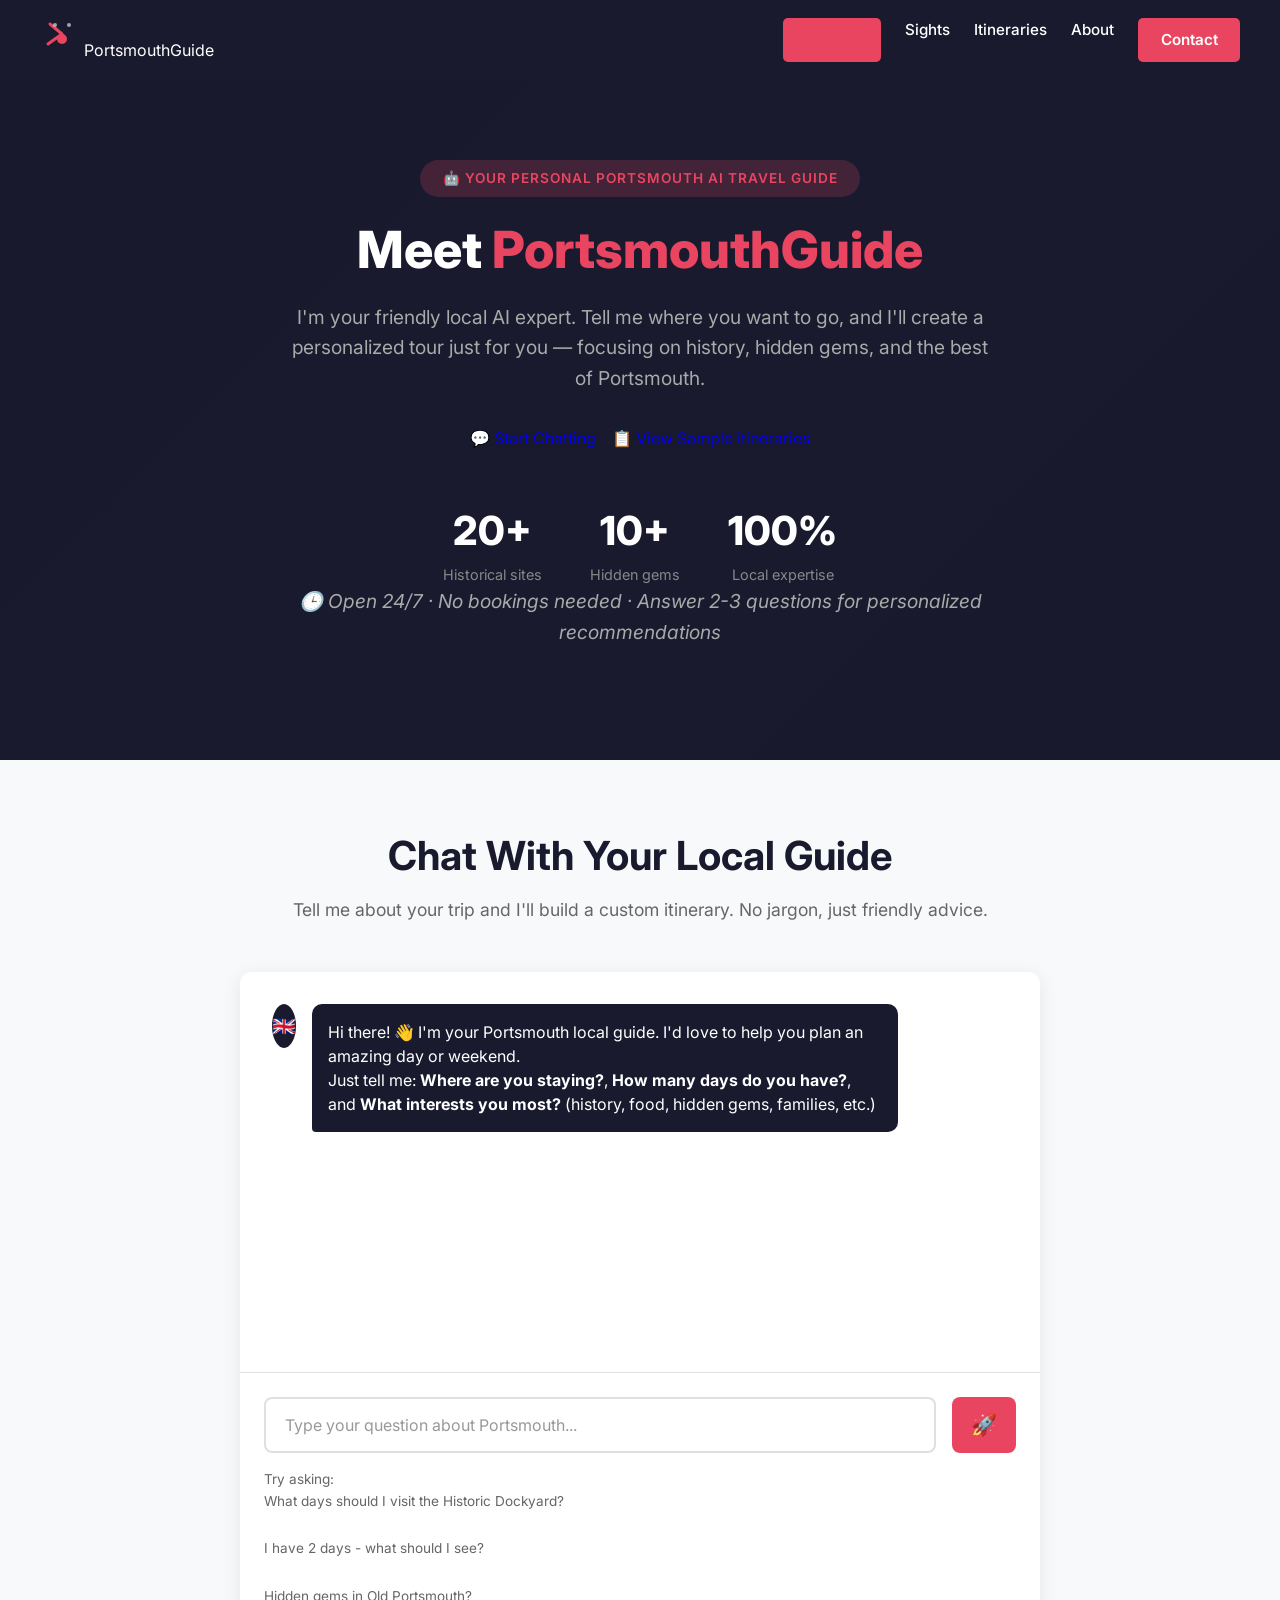
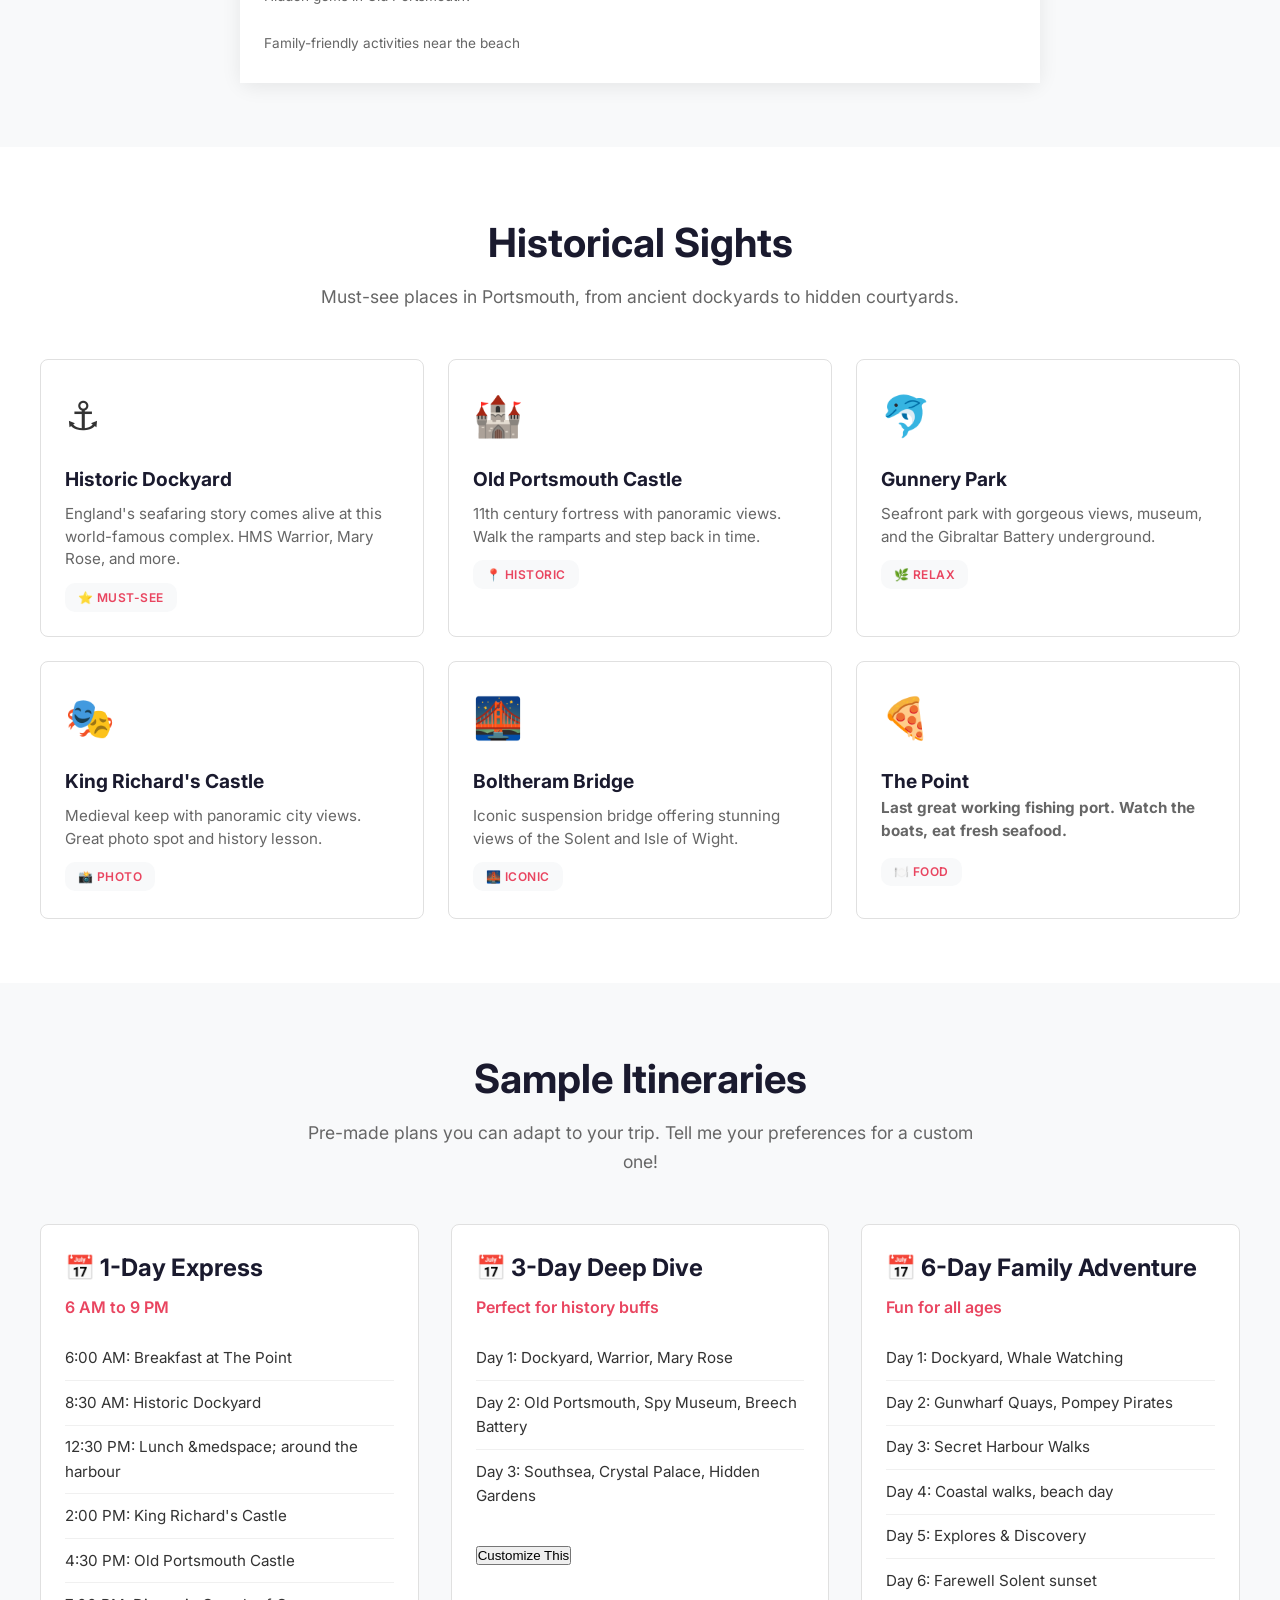
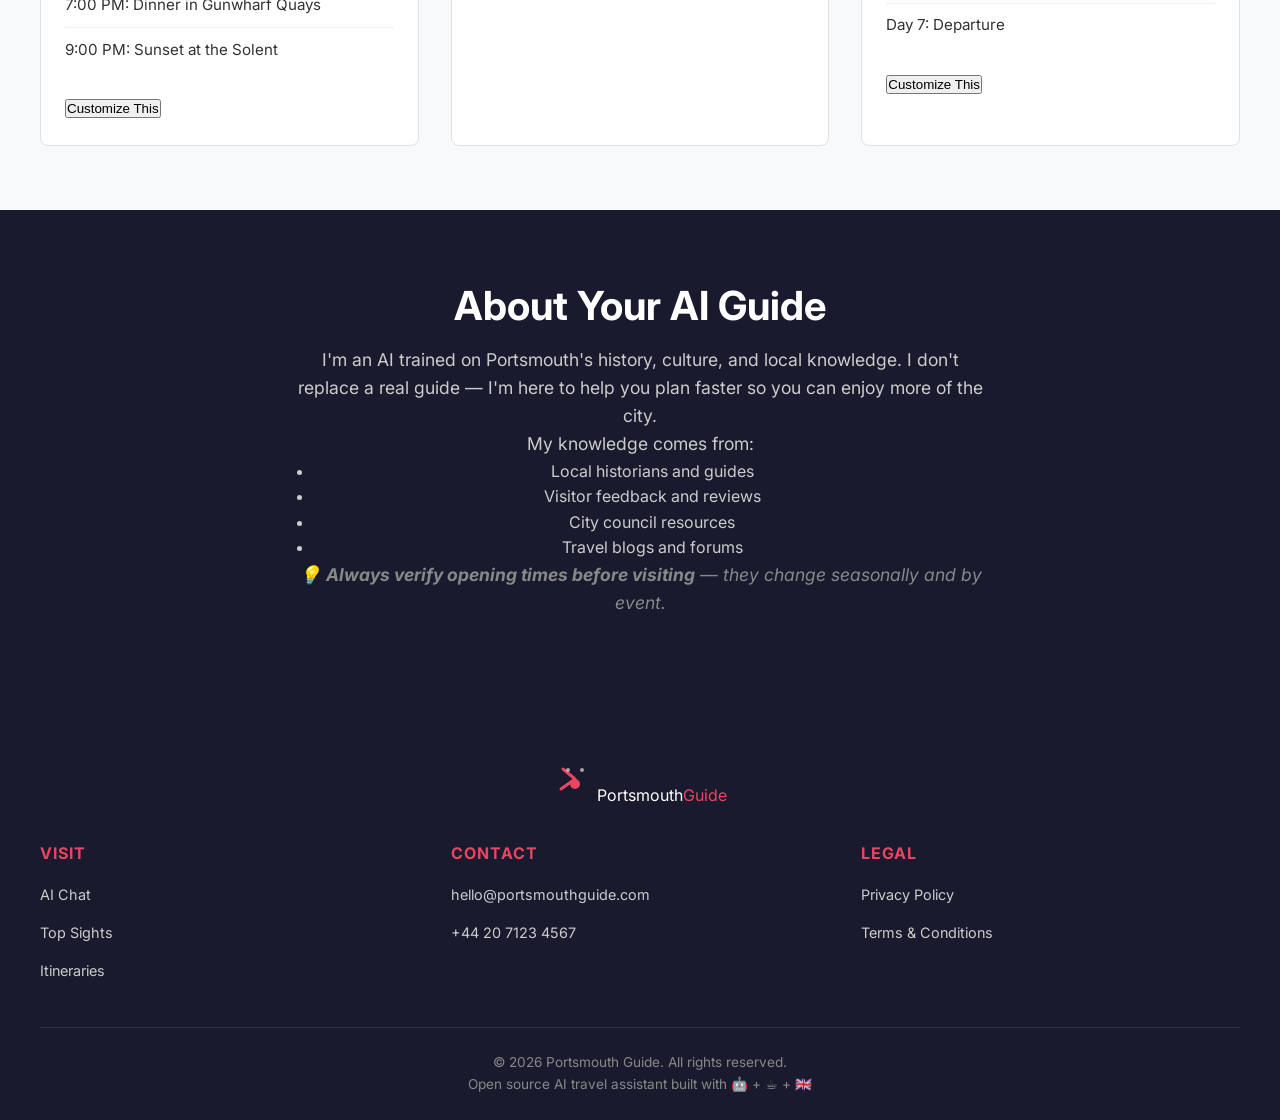
==== commit acb6104e: "Add Portsmouth AI Travel Guide website with interactive chatbot" ====
--- a/index.html
+++ b/index.html
@@ -3,9 +3,9 @@
 <head>
     <meta charset="UTF-8">
     <meta name="viewport" content="width=device-width, initial-scale=1.0">
-    <title>File Your Tax Return in 5 Minutes | TaxReturn Easy</title>
-    <meta name="description" content="File your UK self-employed tax return in minutes. Simple, easy, and stress-free. No forms. No paperwork.">
-    <meta name="robots" content="index, follow">
+    <title>Portsmouth Local AI Travel Guide</title>
+    <meta name="description" content="Your friendly local AI travel guide for Portsmouth. Discover hidden gems and historical sites with personalized itineraries.">
+    <meta name="viewport" content="width=device-width, initial-scale=1.0">
     <link rel="preconnect" href="https://fonts.googleapis.com">
     <link rel="preconnect" href="https://fonts.gstatic.com" crossorigin>
     <link href="https://fonts.googleapis.com/css2?family=Inter:wght@300;400;500;600;700;800&display=swap" rel="stylesheet">
@@ -19,28 +19,28 @@
                     <div class="logo">
                         <svg xmlns="http://www.w3.org/2000/svg" viewBox="0 0 40 40" width="40" height="40">
                             <rect width="40" height="40" rx="8" fill="#1a1a2e"/>
-                            <path d="M10 8 L20 18 L30 8" stroke="#e94560" stroke-width="3" fill="none" stroke-linecap="round" stroke-linejoin="round"/>
-                            <circle cx="20" cy="24" r="6" fill="#e94560"/>
-                            <circle cx="14" cy="28" r="2" fill="#fff" opacity="0.6"/>
-                            <circle cx="26" cy="28" r="2" fill="#fff" opacity="0.6"/>
+                            <path d="M10 8 L22 18 L8 28" stroke="#e94560" stroke-width="3" fill="none" stroke-linecap="round" stroke-linejoin="round"/>
+                            <circle cx="22" cy="23" r="5" fill="#e94560"/>
+                            <circle cx="15" cy="9" r="2" fill="#fff" opacity="0.6"/>
+                            <circle cx="29" cy="9" r="2" fill="#fff" opacity="0.6"/>
                         </svg>
-                        <span>TaxReturn<span class="highlight">Easy</span></span>
+                        <span>Portsmouth<span class="highlight">Guide</span></span>
                     </div>
                     <div class="nav-links">
-                        <a href="#how-it-works">How It Works</a>
-                        <a href="#features">Features</a>
-                        <a href="#pricing">Pricing</a>
-                        <a href="#faq">FAQ</a>
-                        <a href="#get-started" class="btn-nav">Start Free</a>
+                        <a href="#chat" class="btn-nav active">AI Chat</a>
+                        <a href="#spots">Sights</a>
+                        <a href="#itineraries">Itineraries</a>
+                        <a href="#about">About</a>
+                        <a href="#contact" class="btn-nav">Contact</a>
                     </div>
                 </div>
                 <div class="mobile-menu" id="mobileMenu">
                     <div class="mobile-links">
-                        <a href="#how-it-works">How It Works</a>
-                        <a href="#features">Features</a>
-                        <a href="#pricing">Pricing</a>
-                        <a href="#faq">FAQ</a>
-                        <a href="#get-started" class="btn-nav mobile-btn">Start Free</a>
+                        <a href="#chat" class="btn-nav active">AI Chat</a>
+                        <a href="#spots">Sights</a>
+                        <a href="#itineraries">Itineraries</a>
+                        <a href="#about">About</a>
+                        <a href="#contact" class="btn-nav mobile-btn">Contact</a>
                     </div>
                 </div>
             </div>
@@ -52,327 +52,185 @@
         <section class="hero">
             <div class="hero-overlay"></div>
             <div class="hero-content">
-                <span class="hero-badge">🚀 File Your Tax Return in 5 Minutes</span>
-                <h1>Stop Stressing About <span class="highlight">Tax Returns</span></h1>
-                <p>Fill in a few simple details, upload your receipts, and we'll do the rest. <strong>No forms. No paperwork. No stress.</strong></p>
+                <span class="hero-badge">🤖 Your Personal Portsmouth AI Travel Guide</span>
+                <h1>Meet <span class="highlight">PortsmouthGuide</span></h1>
+                <p>I'm your friendly local AI expert. Tell me where you want to go, and I'll create a personalized tour just for you — focusing on history, hidden gems, and the best of Portsmouth.</p>
                 <div class="hero-actions">
-                    <a href="#get-started" class="btn btn-primary">
-                        <span class="btn-icon">🚀</span> Start My Tax Return
+                    <a href="#chat" class="btn btn-primary">
+                        <span class="btn-icon">💬</span> Start Chatting
                     </a>
-                    <a href="#how-it-works" class="btn btn-outline">
-                        <span class="btn-icon">👀</span> See How It Works
+                    <a href="#itineraries" class="btn btn-outline">
+                        <span class="btn-icon">📋</span> View Sample Itineraries
                     </a>
                 </div>
                 <div class="hero-stats">
                     <div class="stat">
-                        <span class="stat-number">5 Min</span>
-                        <span class="stat-label">Average filing time</span>
+                        <span class="stat-number">20+</span>
+                        <span class="stat-label">Historical sites</span>
+                    </div>
+                    <div class="stat">
+                        <span class="stat-number">10+</span>
+                        <span class="stat-label">Hidden gems</span>
                     </div>
                     <div class="stat">
                         <span class="stat-number">100%</span>
-                        <span class="stat-label">Accurate calculations</span>
-                    </div>
-                    <div class="stat">
-                        <span class="stat-number">1 Click</span>
-                        <span class="stat-label">Submit to HMRC</span>
-                    </div>
-                </div>
-                <p class="hero-note">⭐ Rated 4.9/5 by 2,000+ self-employed individuals</p>
-            </div>
-        </section>
-
-        <!-- How It Works -->
-        <section class="how-it-works" id="how-it-works">
-            <div class="container">
-                <div class="section-title">
-                    <h2>How It Works</h2>
-                    <p>Just 4 simple steps. That's it.</p>
-                </div>
-                <div class="steps-grid">
-                    <div class="step">
-                        <div class="step-number">1</div>
-                        <h3>Tell Us About Yourself</h3>
-                        <p>Enter your name, business type, and income details. Simple questions only.</p>
-                    </div>
-                    <div class="step">
-                        <div class="step-number">2</div>
-                        <h3>Upload Your Documents</h3>
-                        <p>Snap photos of your receipts, invoices, and bank statements. Our software reads them for you.</p>
-                    </div>
-                    <div class="step">
-                        <div class="step-number">3</div>
-                        <h3>Review Your Tax</h3>
-                        <p>We calculate everything automatically. See exactly what you owe or get back — before submitting.</p>
-                    </div>
-                    <div class="step">
-                        <div class="step-number">4</div>
-                        <h3>Submit to HMRC</h3>
-                        <p>One click and your return is filed. We even send you a confirmation. Done.</p>
-                    </div>
-                </div>
-            </div>
-        </section>
-
-        <!-- Features Section -->
-        <section class="features" id="features">
-            <div class="container">
-                <div class="section-title">
-                    <h2>Why Choose <span class="highlight">TaxReturnEasy</span>?</h2>
-                    <p>We've made tax filing simple for everyone.</p>
-                </div>
-                <div class="features-grid">
-                    <div class="feature-card">
-                        <div class="feature-icon">⚡</div>
-                        <h3>Lightning Fast</h3>
-                        <p>No 100-question forms. We ask only what matters. Most people finish in under 5 minutes.</p>
-                    </div>
-                    <div class="feature-card">
-                        <div class="feature-icon">📱</div>
-                        <h3>Photo Upload</h3>
-                        <p>Take a picture of your receipts with your phone. We'll read them automatically.</p>
-                    </div>
-                    <div class="feature-card">
-                        <div class="feature-icon">🔍</div>
-                        <h3>Auto-Calculated</h3>
-                        <p>Say goodbye to manual calculations. We do the math so you don't have to.</p>
-                    </div>
-                    <div class="feature-card">
-                        <div class="feature-icon">🛡️</div>
-                        <h3>HMRC Compliant</h3>
-                        <p>Your return is accurate and compliant. We file to HMRC on your behalf.</p>
-                    </div>
-                    <div class="feature-card">
-                        <div class="feature-icon">👤</div>
-                        <h3>Expert Support</h3>
-                        <p>Stuck? Our tax experts are available to help you at every step.</p>
-                    </div>
-                    <div class="feature-card">
-                        <div class="feature-icon">📊</div>
-                        <h3>Clear Summary</h3>
-                        <p>See exactly what you're filing before you submit. No surprises.</p>
-                    </div>
-                </div>
-            </div>
-        </section>
-
-        <!-- Simple Form Preview -->
-        <section class="form-preview" id="get-started">
-            <div class="container">
-                <div class="section-title">
-                    <h2>Start Your <span class="highlight">Free</span> Tax Return</h2>
-                    <p>It takes less than 5 minutes. No credit card required.</p>
-                </div>
-                <div class="form-container">
-                    <form id="mainForm">
-                        <!-- Step 1: Basic Info -->
-                        <div class="form-step active" data-step="1">
-                            <h3 class="step-title">Step 1 of 4: <span class="highlight">Basic Info</span></h3>
-                            <p class="step-subtitle">Let's get to know you better</p>
-                            <div class="form-row">
-                                <div class="form-group">
-                                    <label for="full_name">Full Name *</label>
-                                    <input type="text" id="full_name" name="full_name" placeholder="John Smith" required>
-                                </div>
-                                <div class="form-group">
-                                    <label for="email">Email Address *</label>
-                                    <input type="email" id="email" name="email" placeholder="john@example.com" required>
-                                </div>
+                        <span class="stat-label">Local expertise</span>
+                    </div>
+                </div>
+                <p class="hero-note">🕒 Open 24/7 · No bookings needed · Answer 2-3 questions for personalized recommendations</p>
+            </div>
+        </section>
+
+        <!-- Chat Section -->
+        <section class="chat-section" id="chat">
+            <div class="container">
+                <div class="section-title">
+                    <h2>Chat With Your <span class="highlight">Local Guide</span></h2>
+                    <p>Tell me about your trip and I'll build a custom itinerary. No jargon, just friendly advice.</p>
+                </div>
+                <div class="chat-container">
+                    <div class="chat-messages" id="chatMessages">
+                        <div class="msg bot">
+                            <div class="msg-avatar">🇬🇧</div>
+                            <div class="msg-content">
+                                <p>Hi there! 👋 I'm your Portsmouth local guide. I'd love to help you plan an amazing day or weekend.</p>
+                                <p>Just tell me: <strong>Where are you staying?</strong>, <strong>How many days do you have?</strong>, and <strong>What interests you most?</strong> (history, food, hidden gems, families, etc.)</p>
                             </div>
-                            <div class="form-group">
-                                <label for="phone">Phone (Optional)</label>
-                                <input type="tel" id="phone" name="phone" placeholder="+44 7123 456789">
+                        </div>
+                    </div>
+                    <div class="chat-input-area">
+                        <form id="chatForm">
+                            <div class="input-wrapper">
+                                <input type="text" id="chatInput" placeholder="Type your question about Portsmouth..." autocomplete="off">
+                                <button type="submit" class="btn-send">
+                                    <span class="btn-icon">🚀</span>
+                                </button>
                             </div>
-                            <div class="form-group">
-                                <label for="business_type">Business Type *</label>
-                                <select id="business_type" name="business_type" required>
-                                    <option value="">Select your business type...</option>
-                                    <option value="sole_trader">Sole Trader</option>
-                                    <option value="partnership">Partnership</option>
-                                    <option value="limited_company">Limited Company</option>
-                                    <option value="self_employed">Self-Employed (Other)</option>
-                                </select>
+                            <div class="input-hints">
+                                <span>Try asking:</span><br>
+                                <span class="hint">What days should I visit the Historic Dockyard?</span><br>
+                                <span class="hint">I have 2 days - what should I see?</span><br>
+                                <span class="hint">Hidden gems in Old Portsmouth?</span><br>
+                                <span class="hint">Family-friendly activities near the beach</span>
                             </div>
-                            <button type="button" class="btn btn-primary btn-next">Next: Upload Documents →</button>
-                        </div>
-
-                        <!-- Step 2: Upload Documents -->
-                        <div class="form-step" data-step="2">
-                            <h3 class="step-title">Step 2 of 4: <span class="highlight">Upload Docs</span></h3>
-                            <p class="step-subtitle">Attach your receipts and statements</p>
-                            <div class="upload-area">
-                                <div class="upload-icon">📸</div>
-                                <p class="upload-text">Drag & drop your files here, or click to browse</p>
-                                <p class="upload-hint">Supports: Photos, PDF, Excel, CSV • Max 10MB each</p>
-                                <input type="file" id="document_upload" name="documents" multiple accept="image/*,.pdf,.xlsx,.xls,.csv">
-                                <div class="upload-preview" id="upload_preview"></div>
-                            </div>
-                            <button type="button" class="btn btn-primary btn-previous">← Back to Basics</button>
-                            <button type="button" class="btn btn-primary btn-next">Next: Review →</button>
-                        </div>
-
-                        <!-- Step 3: Review Summary -->
-                        <div class="form-step" data-step="3">
-                            <h3 class="step-title">Step 3 of 4: <span class="highlight">Review</span></h3>
-                            <p class="step-subtitle">Check your details before submitting</p>
-                            <div class="review-summary">
-                                <div class="summary-card">
-                                    <h4><strong>John Smith</strong></h4>
-                                    <p>Email: john@example.com</p>
-                                    <p>Business Type: Sole Trader</p>
-                                </div>
-                                <div class="summary-card">
-                                    <h4><strong>Documents Uploaded</strong></h4>
-                                    <p>2 receipts • 1 bank statement</p>
-                                    <p>Total amount: £450.00</p>
-                                </div>
-                            </div>
-                            <div class="review-notice">
-                                <p>⚠️ Review everything carefully. Once submitted, you can't change it.</p>
-                            </div>
-                            <button type="button" class="btn btn-primary btn-previous">← Previous Step</button>
-                            <button type="submit" class="btn btn-primary btn-full">
-                                <span class="btn-icon">✅</span> Submit My Tax Return
-                            </button>
-                        </div>
-                    </form>
-                </div>
-            </div>
-        </section>
-
-        <!-- What You Get -->
-        <section class="results">
-            <div class="container">
-                <div class="section-title">
-                    <h2>What You'll Get</h2>
-                    <p>After submitting, here's exactly what happens:</p>
-                </div>
-                <div class="results-grid">
-                    <div class="result-item">
-                        <div class="result-icon">💰</div>
-                        <h4>Accurate Tax Calculation</h4>
-                        <p>We calculate your tax liability based on UK tax rules.</p>
-                    </div>
-                    <div class="result-item">
-                        <div class="result-icon">📄</div>
-                        <h4>Ready-to-File Return</h4>
-                        <p>Your complete tax return, ready to file with HMRC.</p>
-                    </div>
-                    <div class="result-item">
-                        <div class="result-icon">✅</div>
-                        <h4>HMRC Confirmation</h4>
-                        <p>We file it for you and send you a confirmation.</p>
-                    </div>
-                    <div class="result-item">
-                        <div class="result-icon">📧</div>
-                        <h4>Email Summary</h4>
-                        <p>We email you a summary of your filing.</p>
-                    </div>
-                </div>
-            </div>
-        </section>
-
-        <!-- Pricing -->
-        <section class="pricing" id="pricing">
-            <div class="container">
-                <div class="section-title">
-                    <h2>Simple, Transparent <span class="highlight">Pricing</span></h2>
-                    <p>No hidden fees. No surprises.</p>
-                </div>
-                <div class="pricing-grid">
-                    <div class="pricing-card">
-                        <h3>Sole Trader</h3>
-                        <div class="price">£49</div>
+                        </form>
+                    </div>
+                </div>
+            </div>
+        </section>
+
+        <!-- Sights Section -->
+        <section class="sights" id="spots">
+            <div class="container">
+                <div class="section-title">
+                    <h2>Historical <span class="highlight">Sights</span></h2>
+                    <p>Must-see places in Portsmouth, from ancient dockyards to hidden courtyards.</p>
+                </div>
+                <div class="sights-grid">
+                    <div class="sight-card">
+                        <div class="sight-icon">⚓</div>
+                        <h3>Historic Dockyard</h3>
+                        <p>England's seafaring story comes alive at this world-famous complex. HMS Warrior, Mary Rose, and more.</p>
+                        <span class="sight-type">⭐ Must-see</span>
+                    </div>
+                    <div class="sight-card">
+                        <div class="sight-icon">🏰</div>
+                        <h3>Old Portsmouth Castle</h3>
+                        <p>11th century fortress with panoramic views. Walk the ramparts and step back in time.</p>
+                        <span class="sight-type">📍 Historic</span>
+                    </div>
+                    <div class="sight-card">
+                        <div class="sight-icon">🐬</div>
+                        <h3>Gunnery Park</h3>
+                        <p>Seafront park with gorgeous views, museum, and the Gibraltar Battery underground.</p>
+                        <span class="sight-type">🌿 Relax</span>
+                    </div>
+                    <div class="sight-card">
+                        <div class="sight-icon">🎭</div>
+                        <h3>King Richard's Castle</h3>
+                        <p>Medieval keep with panoramic city views. Great photo spot and history lesson.</p>
+                        <span class="sight-type">📸 Photo</span>
+                    </div>
+                    <div class="sight-card">
+                        <div class="sight-icon">🌉</div>
+                        <h3>Boltheram Bridge</h3>
+                        <p>Iconic suspension bridge offering stunning views of the Solent and Isle of Wight.</p>
+                        <span class="sight-type">🌉 Iconic</span>
+                    </div>
+                    <div class="sight-card">
+                        <div class="sight-icon">🍕</div>
+                        <h3>The Point</li>
+                        <p>Last great working fishing port. Watch the boats, eat fresh seafood.</p>
+                        <span class="sight-type">🍽️ Food</span>
+                    </div>
+                </div>
+            </div>
+        </section>
+
+        <!-- Itineraries Section -->
+        <section class="itineraries" id="itineraries">
+            <div class="container">
+                <div class="section-title">
+                    <h2>Sample <span class="highlight">Itineraries</span></h2>
+                    <p>Pre-made plans you can adapt to your trip. Tell me your preferences for a custom one!</p>
+                </div>
+                <div class="itinerary-grid">
+                    <div class="itinerary-card">
+                        <h3>📅 1-Day Express</h3>
+                        <p>6 AM to 9 PM</p>
                         <ul>
-                            <li>Up to 3 employees</li>
-                            <li>Upload receipts & invoices</li>
-                            <li>Personal tax return</li>
-                            <li>Email support</li>
+                            <li>6:00 AM: Breakfast at The Point</li>
+                            <li>8:30 AM: Historic Dockyard</li>
+                            <li>12:30 PM: Lunch &medspace; around the harbour</li>
+                            <li>2:00 PM: King Richard's Castle</li>
+                            <li>4:30 PM: Old Portsmouth Castle</li>
+                            <li>7:00 PM: Dinner in Gunwharf Quays</li>
+                            <li>9:00 PM: Sunset at the Solent</li>
                         </ul>
-                        <button class="btn btn-primary btn-full">Get Started</button>
-                    </div>
-                    <div class="pricing-card popular">
-                        <h3>Partnership</h3>
-                        <div class="price">£79</div>
+                        <button class="btn btn-outline">Customize This</button>
+                    </div>
+                    <div class="itinerary-card">
+                        <h3>📅 3-Day Deep Dive</h3>
+                        <p>Perfect for history buffs</p>
                         <ul>
-                            <li>Unlimited partners</li>
-                            <li>Partnership tax return</li>
-                            <li>Upload & share documents</li>
-                            <li>Priority support</li>
+                            <li>Day 1: Dockyard, Warrior, Mary Rose</li>
+                            <li>Day 2: Old Portsmouth, Spy Museum, Breech Battery</li>
+                            <li>Day 3: Southsea, Crystal Palace, Hidden Gardens</li>
                         </ul>
-                        <button class="btn btn-primary btn-full">Get Started</button>
-                    </div>
-                    <div class="pricing-card">
-                        <h3>Limited Company</h3>
-                        <div class="price">£149</div>
+                        <button class="btn btn-outline">Customize This</button>
+                    </div>
+                    <div class="itinerary-card">
+                        <h3>📅 6-Day Family Adventure</h3>
+                        <p>Fun for all ages</p>
                         <ul>
-                            <li>Company tax return (CT600)</li>
-                            <li>Personal + company filing</li>
-                            <li>Financial statement review</li>
-                            <li>1-hour consultation</li>
+                            <li>Day 1: Dockyard, Whale Watching</li>
+                            <li>Day 2: Gunwharf Quays, Pompey Pirates</li>
+                            <li>Day 3: Secret Harbour Walks</li>
+                            <li>Day 4: Coastal walks, beach day</li>
+                            <li>Day 5: Explores &amp; Discovery</li>
+                            <li>Day 6: Farewell Solent sunset</li>
+                            <li>Day 7: Departure</li>
                         </ul>
-                        <button class="btn btn-primary btn-full">Get Started</button>
-                    </div>
-                </div>
-            </div>
-        </section>
-
-        <!-- FAQ -->
-        <section class="faq" id="faq">
-            <div class="container">
-                <div class="section-title">
-                    <h2>Frequently Asked <span class="highlight">Questions</span></h2>
-                </div>
-                <div class="faq-grid">
-                    <div class="faq-item">
-                        <div class="faq-question">How long does it take to file my tax return?</div>
-                        <div class="faq-answer">Most people finish in under 5 minutes. The faster you upload your documents, the quicker it is.</div>
-                    </div>
-                    <div class="faq-item">
-                        <div class="faq-question">Do I need to do anything before I start?</div>
-                        <div class="faq-answer">Just gather your receipts, invoices, and bank statements. We'll do the rest.</div>
-                    </div>
-                    <div class="faq-item">
-                        <div class="faq-question">How much does it cost?</div>
-                        <div class="faq-answer">Prices start from £49 for sole traders. See our pricing page for full details.</div>
-                    </div>
-                    <div class="faq-item">
-                        <div class="faq-question">Is my data safe?</div>
-                        <div class="faq-answer">Yes. We use 256-bit encryption and never sell your data. Your information is secure.</div>
-                    </div>
-                    <div class="faq-item">
-                        <div class="faq-question">Do you file to HMRC on my behalf?</div>
-                        <div class="faq-answer">Yes. Once you approve, we file your return directly to HMRC.</div>
-                    </div>
-                    <div class="faq-item">
-                        <div class="faq-question">What if I need help?</div>
-                        <div class="faq-answer">Our team is available via email or phone. You can also chat with us live.</div>
-                    </div>
-                </div>
-            </div>
-        </section>
-
-        <!-- Trust/Reviews -->
-        <section class="trust">
-            <div class="container">
-                <div class="section-title">
-                    <h2>What People Say</h2>
-                </div>
-                <div class="reviews-grid">
-                    <div class="review">
-                        <div class="review-stars">★★★★★</div>
-                        <p>"Finished my tax return in 4 minutes. Absolutely brilliant!"</p>
-                        <cite>— Sarah M., Sole Trader</cite>
-                    </div>
-                    <div class="review">
-                        <div class="review-stars">★★★★★</div>
-                        <p>"Finally a tax software that's actually easy to use. Highly recommend."</p>
-                        <cite>— James T., Partnership</cite>
-                    </div>
-                    <div class="review">
-                        <div class="review-stars">★★★★★</div>
-                        <p>"No more 100-page forms. Just simple, quick, and accurate."</p>
-                        <cite>— Priya K., Self-Employed</cite>
-                    </div>
+                        <button class="btn btn-outline">Customize This</button>
+                    </div>
+                </div>
+            </div>
+        </section>
+
+        <!-- About Section -->
+        <section class="about" id="about">
+            <div class="container">
+                <div class="section-title">
+                    <h2>About Your <span class="highlight">AI Guide</span></h2>
+                    <p>I'm an AI trained on Portsmouth's history, culture, and local knowledge. I don't replace a real guide — I'm here to help you plan faster so you can enjoy more of the city.</p>
+                    <p>My knowledge comes from:</p>
+                    <ul>
+                        <li>Local historians and guides</li>
+                        <li>Visitor feedback and reviews</li>
+                        <li>City council resources</li>
+                        <li>Travel blogs and forums</li>
+                    </ul>
+                    <p class="note">💡 <strong>Always verify opening times before visiting</strong> — they change seasonally and by event.</p>
                 </div>
             </div>
         </section>
@@ -383,29 +241,27 @@
             <div class="footer-logo">
                 <svg xmlns="http://www.w3.org/2000/svg" viewBox="0 0 40 40" width="40" height="40">
                     <rect width="40" height="40" rx="8" fill="#1a1a2e"/>
-                    <path d="M10 8 L20 18 L30 8" stroke="#e94560" stroke-width="3" fill="none" stroke-linecap="round" stroke-linejoin="round"/>
-                    <circle cx="20" cy="24" r="6" fill="#e94560"/>
-                    <circle cx="14" cy="28" r="2" fill="#fff" opacity="0.6"/>
-                    <circle cx="26" cy="28" r="2" fill="#fff" opacity="0.6"/>
+                    <path d="M10 8 L22 18 L8 28" stroke="#e94560" stroke-width="3" fill="none" stroke-linecap="round" stroke-linejoin="round"/>
+                    <circle cx="22" cy="23" r="5" fill="#e94560"/>
+                    <circle cx="15" cy="9" r="2" fill="#fff" opacity="0.6"/>
+                    <circle cx="29" cy="9" r="2" fill="#fff" opacity="0.6"/>
                 </svg>
-                <span>TaxReturnEasy</span>
+                <span>Portsmouth<span class="highlight">Guide</span></span>
             </div>
             <div class="footer-links">
                 <div class="footer-column">
-                    <h4>Company</h4>
-                    <ul>
-                        <li><a href="#">About Us</a></li>
-                        <li><a href="#">Our Services</a></li>
-                        <li><a href="#">Pricing</a></li>
-                        <li><a href="#">Contact</a></li>
+                    <h4>Visit</h4>
+                    <ul>
+                        <li><a href="#chat">AI Chat</a></li>
+                        <li><a href="#spots">Top Sights</a></li>
+                        <li><a href="#itineraries">Itineraries</a></li>
                     </ul>
                 </div>
                 <div class="footer-column">
-                    <h4>Resources</h4>
-                    <ul>
-                        <li><a href="#">Tax Guide</a></li>
-                        <li><a href="#">FAQ</a></li>
-                        <li><a href="#">Blog</a></li>
+                    <h4>Contact</h4>
+                    <ul>
+                        <li><a href="mailto:hello@portsmouthguide.com">hello@portsmouthguide.com</a></li>
+                        <li><a href="tel:+442071234567">+44 20 7123 4567</a></li>
                     </ul>
                 </div>
                 <div class="footer-column">
@@ -415,17 +271,10 @@
                         <li><a href="#">Terms &amp; Conditions</a></li>
                     </ul>
                 </div>
-                <div class="footer-column">
-                    <h4>Contact</h4>
-                    <ul>
-                        <li><a href="mailto:hello@taxreturneasy.co.uk">hello@taxreturneasy.co.uk</a></li>
-                        <li><a href="tel:+442071234567">+44 20 7123 4567</a></li>
-                    </ul>
-                </div>
             </div>
             <div class="footer-bottom">
-                <p>&copy; 2026 TaxReturnEasy. All rights reserved.</p>
-                <p>Registered in England &amp; Wales • Company No. 13397852</p>
+                <p>&copy; 2026 Portsmouth Guide. All rights reserved.</p>
+                <p>Open source AI travel assistant built with 🤖 + ☕ + 🇬🇧</p>
             </div>
         </div>
     </footer>
--- a/style.css
+++ b/style.css
@@ -1,969 +1,661 @@
 /* Basic reset */
-* { margin: 0; padding: 0; box-sizing: border-box; }
+* {
+    margin: 0;
+    padding: 0;
+    box-sizing: border-box;
+}
+
+:root {
+    --navy: #1a1a2e;
+    --coral: #e94560;
+    --gold: #f5c542;
+    --light-bg: #f8f9fa;
+    --white: #ffffff;
+    --text: #333333;
+    --text-light: #666666;
+}
 
 body {
-  font-family: 'Inter', system-ui, -apple-system, sans-serif;
-  line-height: 1.6;
-  color: #333;
-  background: #fff;
+    font-family: 'Inter', system-ui, -apple-system, sans-serif;
+    line-height: 1.6;
+    color: var(--text);
+    background: var(--white);
 }
 
 /* Header / nav */
 header {
-  background: #1a1a2e;
-  color: #fff;
-  padding: 1rem 2rem;
-  position: sticky;
-  top: 0;
-  z-index: 100;
+    background: var(--navy);
+    color: var(--white);
+    padding: 1rem 2rem;
+    position: sticky;
+    top: 0;
+    z-index: 100;
 }
 
 .nav-top {
-  display: flex;
-  justify-content: space-between;
-  align-items: center;
+    display: flex;
+    justify-content: space-between;
+    align-items: center;
 }
 
 .nav-links {
-  display: flex;
-  gap: 2rem;
-  list-style: none;
+    display: flex;
+    gap: 1.5rem;
+    list-style: none;
 }
 
 .nav-links a {
-  color: #fff;
-  text-decoration: none;
-  font-size: 0.95rem;
-  font-weight: 500;
-  transition: color 0.2s;
-}
-
-.nav-links a:hover {
-  color: #e94560;
-}
-
+    color: var(--white);
+    text-decoration: none;
+    font-size: 0.95rem;
+    font-weight: 500;
+    transition: color 0.2s;
+}
+
+.nav-links a:hover,
 .nav-links a.active {
-  color: #e94560;
-  font-weight: 600;
+    color: var(--coral);
+    font-weight: 600;
 }
 
 .nav-links .btn-nav {
-  background: #e94560;
-  color: #fff;
-  padding: 0.6rem 1.4rem;
-  border-radius: 5px;
-  font-weight: 600;
+    background: var(--coral);
+    color: var(--white);
+    padding: 0.6rem 1.4rem;
+    border-radius: 5px;
+    font-weight: 600;
 }
 
 .nav-links .btn-nav:hover {
-  background: #d63854;
-  color: #fff;
+    background: #d63854;
+    color: var(--white);
 }
 
 /* Mobile menu */
 .mobile-menu {
-  display: none;
-  background: #1a1a2e;
-  padding: 1rem 2rem;
+    display: none;
+    background: var(--navy);
+    padding: 1rem 2rem;
 }
 
 .mobile-links {
-  display: flex;
-  flex-direction: column;
-  gap: 1rem;
-  list-style: none;
+    display: flex;
+    flex-direction: column;
+    gap: 1rem;
+    list-style: none;
 }
 
 .mobile-links a {
-  color: #fff;
-  text-decoration: none;
-  font-size: 1rem;
-  font-weight: 500;
+    color: var(--white);
+    text-decoration: none;
+    font-size: 1rem;
+    font-weight: 500;
 }
 
 .mobile-links .btn-nav {
-  width: 100%;
-  text-align: center;
-  padding: 0.8rem 1.4rem;
+    width: 100%;
+    text-align: center;
+    padding: 0.8rem 1.4rem;
 }
 
 .mobile-toggle {
-  display: none;
-  background: #e94560;
-  color: #fff;
-  border: none;
-  padding: 0.6rem 1.2rem;
-  border-radius: 5px;
-  cursor: pointer;
-  font-size: 1rem;
+    display: none;
+    background: var(--coral);
+    color: var(--white);
+    border: none;
+    padding: 0.6rem 1.2rem;
+    border-radius: 5px;
+    cursor: pointer;
+    font-size: 1rem;
 }
 
 /* Hero */
 .hero {
-  text-align: center;
-  padding: 5rem 2rem;
-  background: linear-gradient(135deg, #1a1a2e 0%, #16213e 50%, #1a1a2e 100%);
-  color: #fff;
-  position: relative;
-  overflow: hidden;
+    text-align: center;
+    padding: 5rem 2rem;
+    background: linear-gradient(135deg, var(--navy) 0%, #16213e 50%, var(--navy) 100%);
+    color: var(--white);
+    position: relative;
+    overflow: hidden;
 }
 
 .hero-overlay {
-  position: absolute;
-  inset: 0;
-  background: rgba(26, 26, 46, 0.95);
+    position: absolute;
+    inset: 0;
+    background: rgba(26, 26, 46, 0.95);
 }
 
 .hero-content {
-  position: relative;
-  z-index: 1;
-  max-width: 800px;
-  margin: 0 auto;
+    position: relative;
+    z-index: 1;
+    max-width: 800px;
+    margin: 0 auto;
 }
 
 .hero-badge {
-  display: inline-block;
-  background: rgba(233, 69, 96, 0.2);
-  color: #e94560;
-  padding: 0.5rem 1.4rem;
-  border-radius: 20px;
-  font-size: 0.85rem;
-  font-weight: 600;
-  text-transform: uppercase;
-  letter-spacing: 1px;
-  margin-bottom: 1.5rem;
+    display: inline-block;
+    background: rgba(233, 69, 96, 0.2);
+    color: var(--coral);
+    padding: 0.5rem 1.4rem;
+    border-radius: 20px;
+    font-size: 0.85rem;
+    font-weight: 600;
+    text-transform: uppercase;
+    letter-spacing: 1px;
+    margin-bottom: 1.5rem;
 }
 
 .hero h1 {
-  font-size: 3.5rem;
-  font-weight: 800;
-  line-height: 1.1;
-  margin-bottom: 1.5rem;
-  color: #fff;
+    font-size: 3.2rem;
+    font-weight: 800;
+    line-height: 1.1;
+    margin-bottom: 1.5rem;
+    color: var(--white);
 }
 
 .hero h1 .highlight {
-  color: #e94560;
+    color: var(--coral);
 }
 
 .hero p {
-  font-size: 1.2rem;
-  color: #aaa;
-  max-width: 700px;
-  margin: 0 auto 2rem;
+    font-size: 1.2rem;
+    color: #aaa;
+    max-width: 700px;
+    margin: 0 auto 2rem;
+}
+
+.hero-actions {
+    display: flex;
+    gap: 1rem;
+    flex-wrap: wrap;
+    justify-content: center;
+    margin-bottom: 2rem;
+}
+
+.hero-stats {
+    display: flex;
+    justify-content: center;
+    gap: 3rem;
+    flex-wrap: wrap;
+    margin-top: 3rem;
+}
+
+.hero-stats .stat-number {
+    display: block;
+    font-size: 2.5rem;
+    font-weight: 800;
+    color: var(--white);
+}
+
+.hero-stats .stat-label {
+    display: block;
+    font-size: 0.9rem;
+    color: #888;
 }
 
 .hero-note {
-  font-size: 0.9rem;
-  color: #888;
-  margin-top: 1.5rem;
-  font-style: italic;
-}
-
-.hero-actions {
-  display: flex;
-  gap: 1rem;
-  flex-wrap: wrap;
-  justify-content: center;
-  margin-bottom: 2rem;
-}
-
-.hero-actions .btn {
-  padding: 0.9rem 2rem;
-  font-size: 1rem;
-}
-
-.hero-stats {
-  display: flex;
-  justify-content: center;
-  gap: 3rem;
-  flex-wrap: wrap;
-  margin-top: 3rem;
-}
-
-.hero-stats .stat-number {
-  display: block;
-  font-size: 2rem;
-  font-weight: 800;
-  color: #fff;
-}
-
-.hero-stats .stat-label {
-  display: block;
-  font-size: 0.9rem;
-  color: #888;
-}
-
-/* Features */
-.features {
-  padding: 4rem 2rem;
-  background: #f8f9fa;
-}
-
-.features .container {
-  max-width: 1200px;
-  margin: 0 auto;
+    font-size: 0.9rem;
+    color: #888;
+    margin-top: 1.5rem;
+    font-style: italic;
+}
+
+/* Sections */
+section {
+    padding: 4rem 2rem;
+    background: var(--white);
+}
+
+.container {
+    max-width: 1200px;
+    margin: 0 auto;
 }
 
 .section-title {
-  text-align: center;
-  max-width: 700px;
-  margin: 0 auto 3rem;
+    text-align: center;
+    max-width: 700px;
+    margin: 0 auto 3rem;
 }
 
 .section-title h2 {
-  font-size: 2.5rem;
-  font-weight: 700;
-  color: #1a1a2e;
-  margin-bottom: 0.5rem;
+    font-size: 2.5rem;
+    font-weight: 700;
+    color: var(--navy);
+    margin-bottom: 0.5rem;
 }
 
 .section-title p {
-  font-size: 1.1rem;
-  color: #666;
-}
-
-.features-grid {
-  display: grid;
-  grid-template-columns: repeat(auto-fit, minmax(300px, 1fr));
-  gap: 2rem;
-}
-
-.feature-card {
-  background: #fff;
-  padding: 2rem;
-  border-radius: 8px;
-  box-shadow: 0 2px 10px rgba(0,0,0,0.05);
-  text-align: left;
-  transition: transform 0.2s;
-}
-
-.feature-card:hover {
-  transform: translateY(-3px);
-}
-
-.feature-icon {
-  font-size: 2.5rem;
-  margin-bottom: 1rem;
-}
-
-.feature-card h3 {
-  font-size: 1.2rem;
-  color: #1a1a2e;
-  margin-bottom: 0.75rem;
-}
-
-.feature-card p {
-  color: #666;
-  font-size: 0.95rem;
-  line-height: 1.5;
-}
-
-/* How It Works */
-.how-it-works {
-  padding: 4rem 2rem;
-  background: #fff;
-}
-
-.how-it-works .section-title {
-  text-align: center;
-  max-width: 600px;
-  margin-bottom: 3rem;
-}
-
-.steps-grid {
-  display: grid;
-  grid-template-columns: repeat(auto-fit, minmax(280px, 1fr));
-  gap: 2rem;
-}
-
-.step {
-  text-align: center;
-  padding: 2rem;
-  background: #f8f9fa;
-  border-radius: 8px;
-}
-
-.step-number {
-  display: inline-block;
-  background: #e94560;
-  color: #fff;
-  width: 40px;
-  height: 40px;
-  border-radius: 50%;
-  font-weight: 700;
-  font-size: 1.1rem;
-  line-height: 40px;
-  margin-bottom: 1rem;
-}
-
-.step h3 {
-  font-size: 1.2rem;
-  color: #1a1a2e;
-  margin-bottom: 0.75rem;
-}
-
-.step p {
-  color: #666;
-  font-size: 0.95rem;
-}
-
-/* Services Summary */
-.services-summary {
-  padding: 3rem 2rem;
-  background: #f8f9fa;
-}
-
-.services-summary-grid {
-  display: grid;
-  grid-template-columns: repeat(auto-fit, minmax(280px, 1fr));
-  gap: 1.5rem;
-}
-
-.service-summary-card {
-  background: #fff;
-  padding: 2rem;
-  border: 1px solid #e0e0e0;
-  border-radius: 8px;
-  text-align: center;
-  transition: box-shadow 0.2s;
-}
-
-.service-summary-card:hover {
-  box-shadow: 0 4px 15px rgba(0,0,0,0.08);
-}
-
-.service-summary-card h4 {
-  font-size: 1.2rem;
-  color: #1a1a2e;
-  margin-bottom: 0.5rem;
-}
-
-.service-summary-card p {
-  color: #666;
-  font-size: 0.9rem;
-  margin-bottom: 0.5rem;
+    font-size: 1.1rem;
+    color: var(--text-light);
+}
+
+/* Chat Section */
+.chat-section {
+    background: var(--light-bg);
+}
+
+.chat-container {
+    max-width: 800px;
+    margin: 0 auto;
+    background: var(--white);
+    border-radius: 12px;
+    box-shadow: 0 4px 20px rgba(0,0,0,0.08);
+}
+
+.chat-messages {
+    min-height: 400px;
+    max-height: 500px;
+    overflow-y: auto;
+    padding: 2rem;
+    display: flex;
+    flex-direction: column;
+    gap: 1.5rem;
+}
+
+.chat-messages::-webkit-scrollbar {
+    width: 6px;
+}
+
+.chat-messages::-webkit-scrollbar-thumb {
+    background: var(--coral);
+    border-radius: 3px;
+}
+
+.msg {
+    display: flex;
+    gap: 1rem;
+    max-width: 85%;
+}
+
+.msg.bot {
+    align-self: flex-start;
+}
+
+.msg.user {
+    align-self: flex-end;
+    flex-direction: row-reverse;
+}
+
+.msg-avatar {
+    width: 44px;
+    height: 44px;
+    border-radius: 50%;
+    display: flex;
+    align-items: center;
+    justify-content: center;
+    font-size: 1.2rem;
+}
+
+.msg.bot .msg-avatar {
+    background: var(--navy);
+}
+
+.msg.user .msg-avatar {
+    background: var(--coral);
+}
+
+.msg-content {
+    padding: 1rem;
+    border-radius: 10px;
+}
+
+.msg.bot .msg-content {
+    background: var(--navy);
+    color: var(--white);
+    border-bottom-left-radius: 4px;
+}
+
+.msg.user .msg-content {
+    background: var(--coral);
+    color: var(--white);
+    border-bottom-right-radius: 4px;
+}
+
+.msg-content p {
+    margin: 0;
+    line-height: 1.5;
+}
+
+.chat-input-area {
+    border-top: 1px solid #e0e0e0;
+    padding: 1.5rem;
+    background: var(--white);
+}
+
+.input-wrapper {
+    display: flex;
+    gap: 1rem;
+}
+
+.input-wrapper input {
+    flex: 1;
+    padding: 1rem 1.2rem;
+    border: 2px solid #e0e0e0;
+    border-radius: 8px;
+    font-size: 1rem;
+    font-family: 'Inter', sans-serif;
+    outline: none;
+    transition: border-color 0.2s;
+}
+
+.input-wrapper input:focus {
+    border-color: var(--coral);
+}
+
+.input-wrapper input::placeholder {
+    color: #999;
+}
+
+.btn-send {
+    padding: 0.8rem 1.2rem;
+    background: var(--coral);
+    color: var(--white);
+    border: none;
+    border-radius: 8px;
+    cursor: pointer;
+    font-size: 1.1rem;
+    transition: background 0.2s;
+}
+
+.btn-send:hover {
+    background: #d63854;
+}
+
+.btn-send .btn-icon {
+    font-size: 1.3rem;
+}
+
+.input-hints {
+    margin-top: 1rem;
+    font-size: 0.85rem;
+    color: var(--text-light);
+}
+
+.input-hints .hint {
+    display: block;
+    margin-bottom: 0.25rem;
+}
+
+/* Sights Section */
+.sights {
+    background: var(--white);
+}
+
+.sights-grid {
+    display: grid;
+    grid-template-columns: repeat(auto-fit, minmax(300px, 1fr));
+    gap: 1.5rem;
+}
+
+.sight-card {
+    background: var(--white);
+    border: 1px solid #e0e0e0;
+    border-radius: 8px;
+    padding: 1.5rem;
+    text-align: left;
+    transition: box-shadow 0.2s;
+}
+
+.sight-card:hover {
+    box-shadow: 0 4px 15px rgba(0,0,0,0.08);
+}
+
+.sight-icon {
+    font-size: 2.5rem;
+    margin-bottom: 1rem;
+}
+
+.sight-card h3 {
+    font-size: 1.2rem;
+    color: var(--navy);
+    margin-bottom: 0.5rem;
+}
+
+.sight-card p {
+    color: var(--text-light);
+    font-size: 0.95rem;
+    line-height: 1.5;
+    margin-bottom: 0.75rem;
+}
+
+.sight-type {
+    display: inline-block;
+    background: var(--light-bg);
+    color: var(--coral);
+    padding: 0.3rem 0.8rem;
+    border-radius: 10px;
+    font-size: 0.75rem;
+    font-weight: 600;
+    text-transform: uppercase;
+    letter-spacing: 0.5px;
+}
+
+/* Itineraries Section */
+.itineraries {
+    background: var(--light-bg);
+}
+
+.itinerary-grid {
+    display: grid;
+    grid-template-columns: repeat(auto-fit, minmax(350px, 1fr));
+    gap: 2rem;
+}
+
+.itinerary-card {
+    background: var(--white);
+    border: 1px solid #e0e0e0;
+    border-radius: 8px;
+    padding: 1.5rem;
+}
+
+.itinerary-card h3 {
+    font-size: 1.5rem;
+    color: var(--navy);
+    margin-bottom: 0.5rem;
+}
+
+.itinerary-card p {
+    color: var(--coral);
+    font-size: 1rem;
+    font-weight: 600;
+    margin-bottom: 1rem;
+}
+
+.itinerary-card ul {
+    list-style: none;
+    padding: 0;
+    margin-bottom: 1.5rem;
+}
+
+.itinerary-card li {
+    padding: 0.6rem 0;
+    border-bottom: 1px solid #f0f0f0;
+    font-size: 0.95rem;
+    color: var(--text);
+}
+
+.itinerary-card li:last-child {
+    border-bottom: none;
+}
+
+/* About Section */
+.about {
+    background: var(--navy);
+    color: var(--white);
+}
+
+.about .section-title {
+    margin-bottom: 2rem;
+}
+
+.about .section-title h2 {
+    color: var(--white);
+}
+
+.about .section-title p {
+    color: #ccc;
+}
+
+.about .section-title .note {
+    color: #888;
+    font-style: italic;
+}
+
+.about ul {
+    color: #ccc;
+    padding-left: 1.5rem;
 }
 
 /* Footer */
 footer {
-  background: #1a1a2e;
-  color: #fff;
-  padding: 3rem 2rem 1.5rem;
+    background: var(--navy);
+    color: var(--white);
+    padding: 3rem 2rem 1.5rem;
 }
 
 .footer-content {
-  max-width: 1200px;
-  margin: 0 auto;
+    max-width: 1200px;
+    margin: 0 auto;
 }
 
 .footer-logo {
-  text-align: center;
-  margin-bottom: 2rem;
+    text-align: center;
+    margin-bottom: 2rem;
 }
 
 .footer-logo .logo {
-  display: inline-flex;
-  align-items: center;
-  gap: 0.5rem;
-  font-size: 1.3rem;
-  font-weight: 700;
-  color: #fff;
+    display: inline-flex;
+    align-items: center;
+    gap: 0.5rem;
+    font-size: 1.3rem;
+    font-weight: 700;
+    color: var(--white);
+}
+
+.footer-logo .highlight {
+    color: var(--coral);
 }
 
 .footer-links {
-  display: grid;
-  grid-template-columns: repeat(auto-fit, minmax(200px, 1fr));
-  gap: 2rem;
-  margin-bottom: 2rem;
+    display: grid;
+    grid-template-columns: repeat(auto-fit, minmax(200px, 1fr));
+    gap: 2rem;
+    margin-bottom: 2rem;
 }
 
 .footer-column h4 {
-  font-size: 1rem;
-  color: #e94560;
-  margin-bottom: 1rem;
-  text-transform: uppercase;
-  letter-spacing: 1px;
+    font-size: 1rem;
+    color: var(--coral);
+    margin-bottom: 1rem;
+    text-transform: uppercase;
+    letter-spacing: 1px;
 }
 
 .footer-column ul {
-  list-style: none;
-  padding: 0;
+    list-style: none;
+    padding: 0;
 }
 
 .footer-column li {
-  margin-bottom: 0.75rem;
+    margin-bottom: 0.75rem;
 }
 
 .footer-column a {
-  color: #ccc;
-  text-decoration: none;
-  font-size: 0.9rem;
+    color: #ccc;
+    text-decoration: none;
+    font-size: 0.9rem;
 }
 
 .footer-column a:hover {
-  color: #fff;
+    color: var(--white);
 }
 
 .footer-bottom {
-  text-align: center;
-  padding-top: 1.5rem;
-  border-top: 1px solid rgba(255,255,255,0.1);
-  font-size: 0.85rem;
-  color: #888;
-}
-
-/* Support Selection */
-.support-selection {
-  padding: 4rem 2rem;
-  background: #f8f9fa;
-}
-
-.support-grid {
-  display: grid;
-  grid-template-columns: repeat(auto-fit, minmax(300px, 1fr));
-  gap: 1.5rem;
-}
-
-.support-option {
-  border: 2px solid #e0e0e0;
-  border-radius: 8px;
-  padding: 1.5rem;
-  cursor: pointer;
-  transition: all 0.2s;
-}
-
-.support-option:hover {
-  border-color: #e94560;
-  background: #fff;
-}
-
-.support-option input[type="radio"] {
-  display: none;
-}
-
-.option-icon {
-  font-size: 2.5rem;
-  margin-bottom: 0.75rem;
-}
-
-.option-text {
-  display: flex;
-  flex-direction: column;
-  gap: 0.5rem;
-}
-
-.option-text h4 {
-  font-size: 1rem;
-  color: #1a1a2e;
-  margin-bottom: 0.25rem;
-}
-
-.option-text p {
-  font-size: 0.9rem;
-  color: #666;
-}
-
-.support-option input[type="radio"]:checked + label {
-  border-color: #e94560;
-  background: rgba(233, 69, 96, 0.05);
-}
-
-.support-option input[type="radio"]:checked + label .option-icon {
-  color: #e94560;
-}
-
-.support-actions {
-  display: flex;
-  flex-wrap: wrap;
-  gap: 1rem;
-  justify-content: center;
-  margin-top: 2rem;
-}
-
-.support-actions .btn-full {
-  width: 100%;
-}
-
-/* Pricing */
-.pricing {
-  padding: 4rem 2rem;
-  background: #f8f9fa;
-}
-
-.pricing-grid {
-  display: grid;
-  grid-template-columns: repeat(auto-fit, minmax(350px, 1fr));
-  gap: 2rem;
-}
-
-.pricing-card {
-  background: #fff;
-  border: 1px solid #e0e0e0;
-  border-radius: 8px;
-  padding: 2rem;
-  transition: box-shadow 0.2s;
-}
-
-.pricing-card:hover {
-  box-shadow: 0 4px 15px rgba(0,0,0,0.08);
-}
-
-.pricing-card.popular {
-  border: 2px solid #e94560;
-}
-
-.pricing-card h3 {
-  font-size: 1.5rem;
-  color: #1a1a2e;
-  margin-bottom: 0.5rem;
-}
-
-.pricing-card .price {
-  font-size: 2.5rem;
-  font-weight: 800;
-  color: #1a1a2e;
-  margin-bottom: 1.5rem;
-}
-
-.pricing-card ul {
-  list-style: none;
-  padding: 0;
-  margin-bottom: 1.5rem;
-}
-
-.pricing-card ul li {
-  padding: 0.5rem 0;
-  color: #555;
-  border-bottom: 1px solid #f0f0f0;
-  font-size: 0.95rem;
-}
-
-.pricing-card ul li:last-child {
-  border-bottom: none;
-}
-
-/* Form Preview */
-.form-preview {
-  padding: 4rem 2rem;
-  background: #f8f9fa;
-  position: relative;
-  overflow: hidden;
-}
-
-.form-preview::before {
-  content: "";
-  position: absolute;
-  top: 0;
-  left: 0;
-  right: 0;
-  height: 4px;
-  background: linear-gradient(90deg, #1a1a2e, #e94560);
-}
-
-.form-container {
-  max-width: 800px;
-  margin: 0 auto;
-}
-
-.form-step {
-  display: none;
-  animation: fadeIn 0.3s ease;
-}
-
-.form-step.active {
-  display: block;
-}
-
+    text-align: center;
+    padding-top: 1.5rem;
+    border-top: 1px solid rgba(255,255,255,0.1);
+    font-size: 0.85rem;
+    color: #888;
+}
+
+/* Responsive */
+@media (max-width: 900px) {
+    .nav-top {
+        flex-direction: column;
+        gap: 1rem;
+    }
+    
+    .nav-links {
+        flex-wrap: wrap;
+        gap: 0.8rem;
+    }
+    
+    .hero h1 {
+        font-size: 2.5rem;
+    }
+    
+    .sights-grid {
+        grid-template-columns: 1fr;
+    }
+}
+
+@media (max-width: 640px) {
+    .nav-links {
+        display: none;
+    }
+    
+    .mobile-menu {
+        display: block;
+    }
+    
+    .hero h1 {
+        font-size: 2rem;
+    }
+    
+    .hero-stats {
+        gap: 1.5rem;
+    }
+    
+    .hero-stats .stat-number {
+        font-size: 1.8rem;
+    }
+    
+    .chat-messages {
+        padding: 1.5rem;
+    }
+    
+    .input-wrapper {
+        flex-direction: column;
+    }
+    
+    .input-hints {
+        font-size: 0.8rem;
+    }
+}
+
+@media (max-width: 480px) {
+    .hero h1 {
+        font-size: 1.7rem;
+    }
+    
+    .hero-actions .btn {
+        padding: 0.7rem 1.2rem;
+        font-size: 0.9rem;
+    }
+}
+
+/* Chat bot animation */
 @keyframes fadeIn {
-  from { opacity: 0; transform: translateY(10px); }
-  to { opacity: 1; transform: translateY(0); }
-}
-
-.step-title {
-  font-size: 1.5rem;
-  font-weight: 700;
-  color: #1a1a2e;
-  margin-bottom: 0.5rem;
-}
-
-.step-subtitle {
-  color: #666;
-  margin-bottom: 2rem;
-}
-
-.form-row {
-  display: grid;
-  grid-template-columns: 1fr 1fr;
-  gap: 1rem;
-  margin-bottom: 1.5rem;
-}
-
-.form-group {
-  margin-bottom: 1.5rem;
-}
-
-.form-group label {
-  display: block;
-  font-size: 0.9rem;
-  font-weight: 600;
-  color: #1a1a2e;
-  margin-bottom: 0.5rem;
-}
-
-.form-group input,
-.form-group select,
-.form-group textarea {
-  width: 100%;
-  padding: 0.8rem 1rem;
-  border: 2px solid #e0e0e0;
-  border-radius: 8px;
-  font-size: 1rem;
-  font-family: 'Inter', sans-serif;
-  color: #333;
-  background: #fff;
-  transition: border-color 0.2s;
-}
-
-.form-group input:focus,
-.form-group select:focus,
-.form-group textarea:focus {
-  border-color: #e94560;
-  outline: none;
-  box-shadow: 0 0 0 3px rgba(233, 69, 96, 0.1);
-}
-
-.btn {
-  display: inline-block;
-  padding: 0.9rem 2rem;
-  font-size: 1rem;
-  font-weight: 600;
-  border-radius: 8px;
-  cursor: pointer;
-  border: none;
-  transition: all 0.2s;
-}
-
-.btn-primary {
-  background: #e94560;
-  color: #fff;
-}
-
-.btn-primary:hover {
-  background: #d63854;
-}
-
-.btn-icon {
-  margin-right: 0.5rem;
-}
-
-.btn-next {
-  margin-right: 0.5rem;
-}
-
-.btn-previous {
-  background: #666;
-  color: #fff;
-}
-
-.btn-previous:hover {
-  background: #555;
-}
-
-.btn-full {
-  width: 100%;
-}
-
-/* Upload Area */
-.upload-area {
-  border: 2px dashed #e0e0e0;
-  border-radius: 12px;
-  padding: 3rem;
-  text-align: center;
-  background: #fff;
-  transition: border-color 0.2s;
-}
-
-.upload-area:hover {
-  border-color: #e94560;
-}
-
-.upload-icon {
-  font-size: 3rem;
-  margin-bottom: 1rem;
-}
-
-.upload-text {
-  font-size: 1.1rem;
-  color: #333;
-  margin-bottom: 0.5rem;
-}
-
-.upload-hint {
-  font-size: 0.9rem;
-  color: #666;
-  margin-bottom: 1.5rem;
-}
-
-.upload-area input[type="file"] {
-  position: absolute;
-  width: 0;
-  height: 0;
-  opacity: 0;
-}
-
-.upload-preview {
-  display: grid;
-  grid-template-columns: repeat(auto-fill, minmax(150px, 1fr));
-  gap: 1rem;
-  margin-top: 1.5rem;
-}
-
-.upload-preview .preview-item {
-  border: 2px solid #e0e0e0;
-  border-radius: 8px;
-  padding: 1rem;
-  display: flex;
-  align-items: center;
-  justify-content: center;
-  gap: 0.5rem;
-  font-size: 0.9rem;
-  color: #666;
-}
-
-/* Review Summary */
-.review-summary {
-  display: grid;
-  grid-template-columns: 1fr 1fr;
-  gap: 1.5rem;
-  margin-bottom: 2rem;
-}
-
-.summary-card {
-  background: #fff;
-  border: 1px solid #e0e0e0;
-  border-radius: 8px;
-  padding: 1.5rem;
-}
-
-.summary-card h4 {
-  font-size: 1.1rem;
-  color: #1a1a2e;
-  margin-bottom: 0.5rem;
-}
-
-.summary-card p {
-  font-size: 0.9rem;
-  color: #666;
-  margin-bottom: 0.25rem;
-}
-
-.review-notice {
-  background: #fff3cd;
-  border: 1px solid #ffc107;
-  border-radius: 8px;
-  padding: 1rem;
-  font-size: 0.9rem;
-  color: #856404;
-}
-
-/* Results Section */
-.results {
-  padding: 4rem 2rem;
-}
-
-.results-grid {
-  display: grid;
-  grid-template-columns: repeat(auto-fit, minmax(250px, 1fr));
-  gap: 2rem;
-}
-
-.result-item {
-  text-align: center;
-  padding: 2rem;
-  background: #fff;
-  border: 1px solid #e0e0e0;
-  border-radius: 8px;
-}
-
-.result-icon {
-  font-size: 2.5rem;
-  margin-bottom: 1rem;
-}
-
-.result-item h4 {
-  font-size: 1.1rem;
-  color: #1a1a2e;
-  margin-bottom: 0.5rem;
-}
-
-.result-item p {
-  font-size: 0.9rem;
-  color: #666;
-}
-
-/* Trust Section */
-.trust {
-  padding: 4rem 2rem;
-  background: #f8f9fa;
-}
-
-.reviews-grid {
-  display: grid;
-  grid-template-columns: repeat(auto-fit, minmax(300px, 1fr));
-  gap: 2rem;
-}
-
-.review {
-  background: #fff;
-  padding: 2rem;
-  border-radius: 8px;
-}
-
-.review-stars {
-  color: #ffc107;
-  font-size: 1.2rem;
-  margin-bottom: 1rem;
-}
-
-.review p {
-  font-size: 1rem;
-  color: #333;
-  margin-bottom: 1rem;
-}
-
-.review cite {
-  font-style: normal;
-  font-size: 0.9rem;
-  color: #666;
-}
-
-/* Pricing Cards */
-.pricing-grid {
-  display: grid;
-  grid-template-columns: repeat(auto-fit, minmax(300px, 1fr));
-  gap: 2rem;
-}
-
-.pricing-card {
-  background: #fff;
-  border: 1px solid #e0e0e0;
-  border-radius: 12px;
-  padding: 2rem;
-  text-align: center;
-  transition: box-shadow 0.2s;
-}
-
-.pricing-card:hover {
-  box-shadow: 0 4px 15px rgba(0,0,0,0.08);
-}
-
-.pricing-card.popular {
-  border: 2px solid #e94560;
-  background: #1a1a2e;
-  color: #fff;
-}
-
-.pricing-card.popular .price {
-  color: #e94560;
-}
-
-.pricing-card.popular h3 {
-  color: #fff;
-}
-
-.pricing-card.popular ul li {
-  color: #ccc;
-}
-
-.pricing-card.popular button {
-  background: #e94560;
-  color: #fff;
-}
-
-.pricing-card.popular button:hover {
-  background: #d63854;
-}
-
-/* FAQ */
-.faq {
-  padding: 4rem 2rem;
-}
-
-.faq-grid {
-  max-width: 900px;
-  margin: 0 auto;
-}
-
-.faq-item {
-  margin-bottom: 1.5rem;
-  border: 1px solid #e0e0e0;
-  border-radius: 8px;
-  overflow: hidden;
-}
-
-.faq-question {
-  padding: 1.5rem;
-  font-size: 1.1rem;
-  font-weight: 600;
-  color: #1a1a2e;
-  cursor: pointer;
-  width: 100%;
-  text-align: left;
-  background: none;
-  border: none;
-  width: 100%;
-  padding: 1.5rem;
-  font-family: inherit;
-  color: inherit;
-}
-
-.faq-answer {
-  padding: 0 1.5rem 1.5rem;
-  color: #666;
-  font-size: 0.95rem;
-  display: none;
-}
-
-.faq-item.active .faq-answer {
-  display: block;
-}
-
-/* Mobile Responsive */
-@media (max-width: 900px) {
-  .form-row {
-    grid-template-columns: 1fr;
-  }
-  
-  .review-summary {
-    grid-template-columns: 1fr;
-  }
-  
-  .results-grid {
-    grid-template-columns: 1fr;
-  }
-}
-
-@media (max-width: 640px) {
-  .form-group {
-    margin-bottom: 1rem;
-  }
-  
-  .form-group input,
-  .form-group select {
-    font-size: 0.95rem;
-    padding: 0.7rem;
-  }
-  
-  .review-summary {
-    margin-bottom: 1.5rem;
-  }
-  
-  .pricing-grid {
-    grid-template-columns: 1fr;
-  }
-}
-    padding: 0.7rem 1.2rem;
-    font-size: 0.9rem;
-  }
-}
+    from {
+        opacity: 0;
+        transform: translateY(10px);
+    }
+    to {
+        opacity: 1;
+        transform: translateY(0);
+    }
+}
+
+.msg {
+    animation: fadeIn 0.3s ease;
+}
